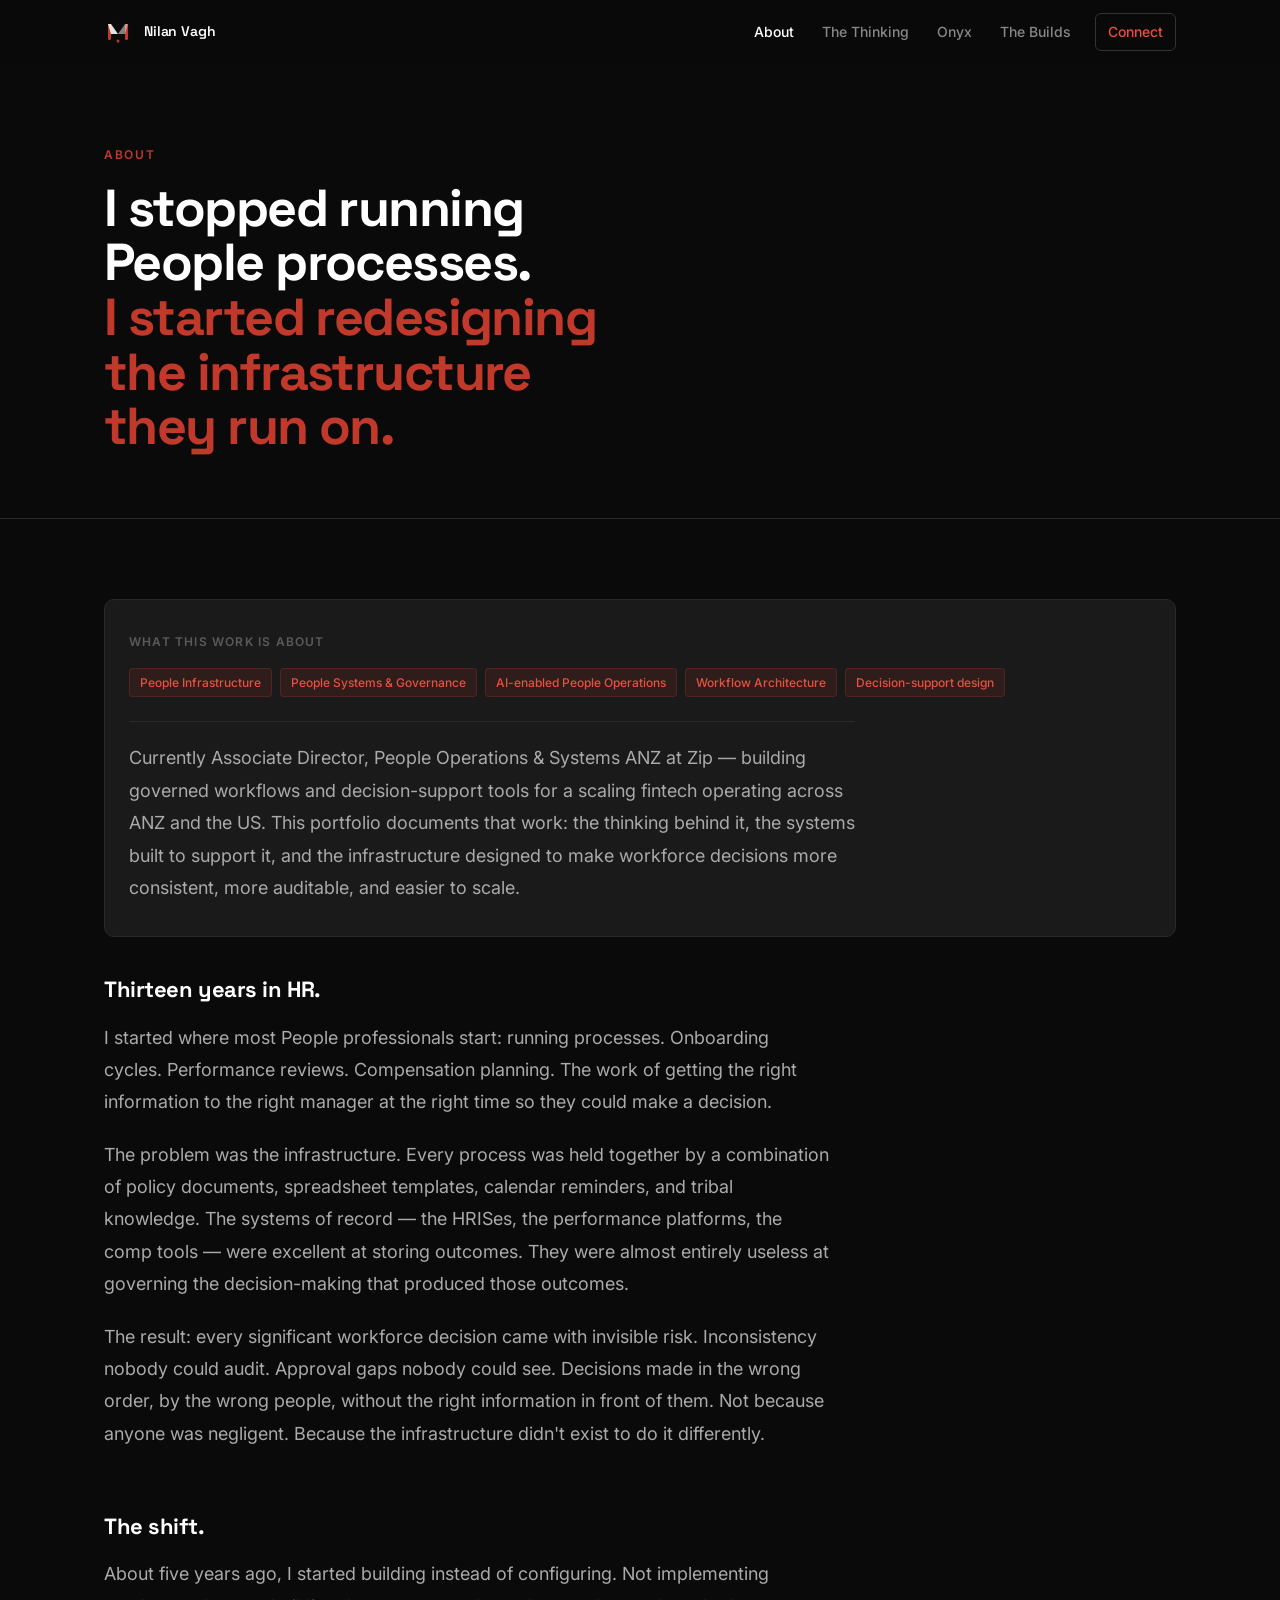
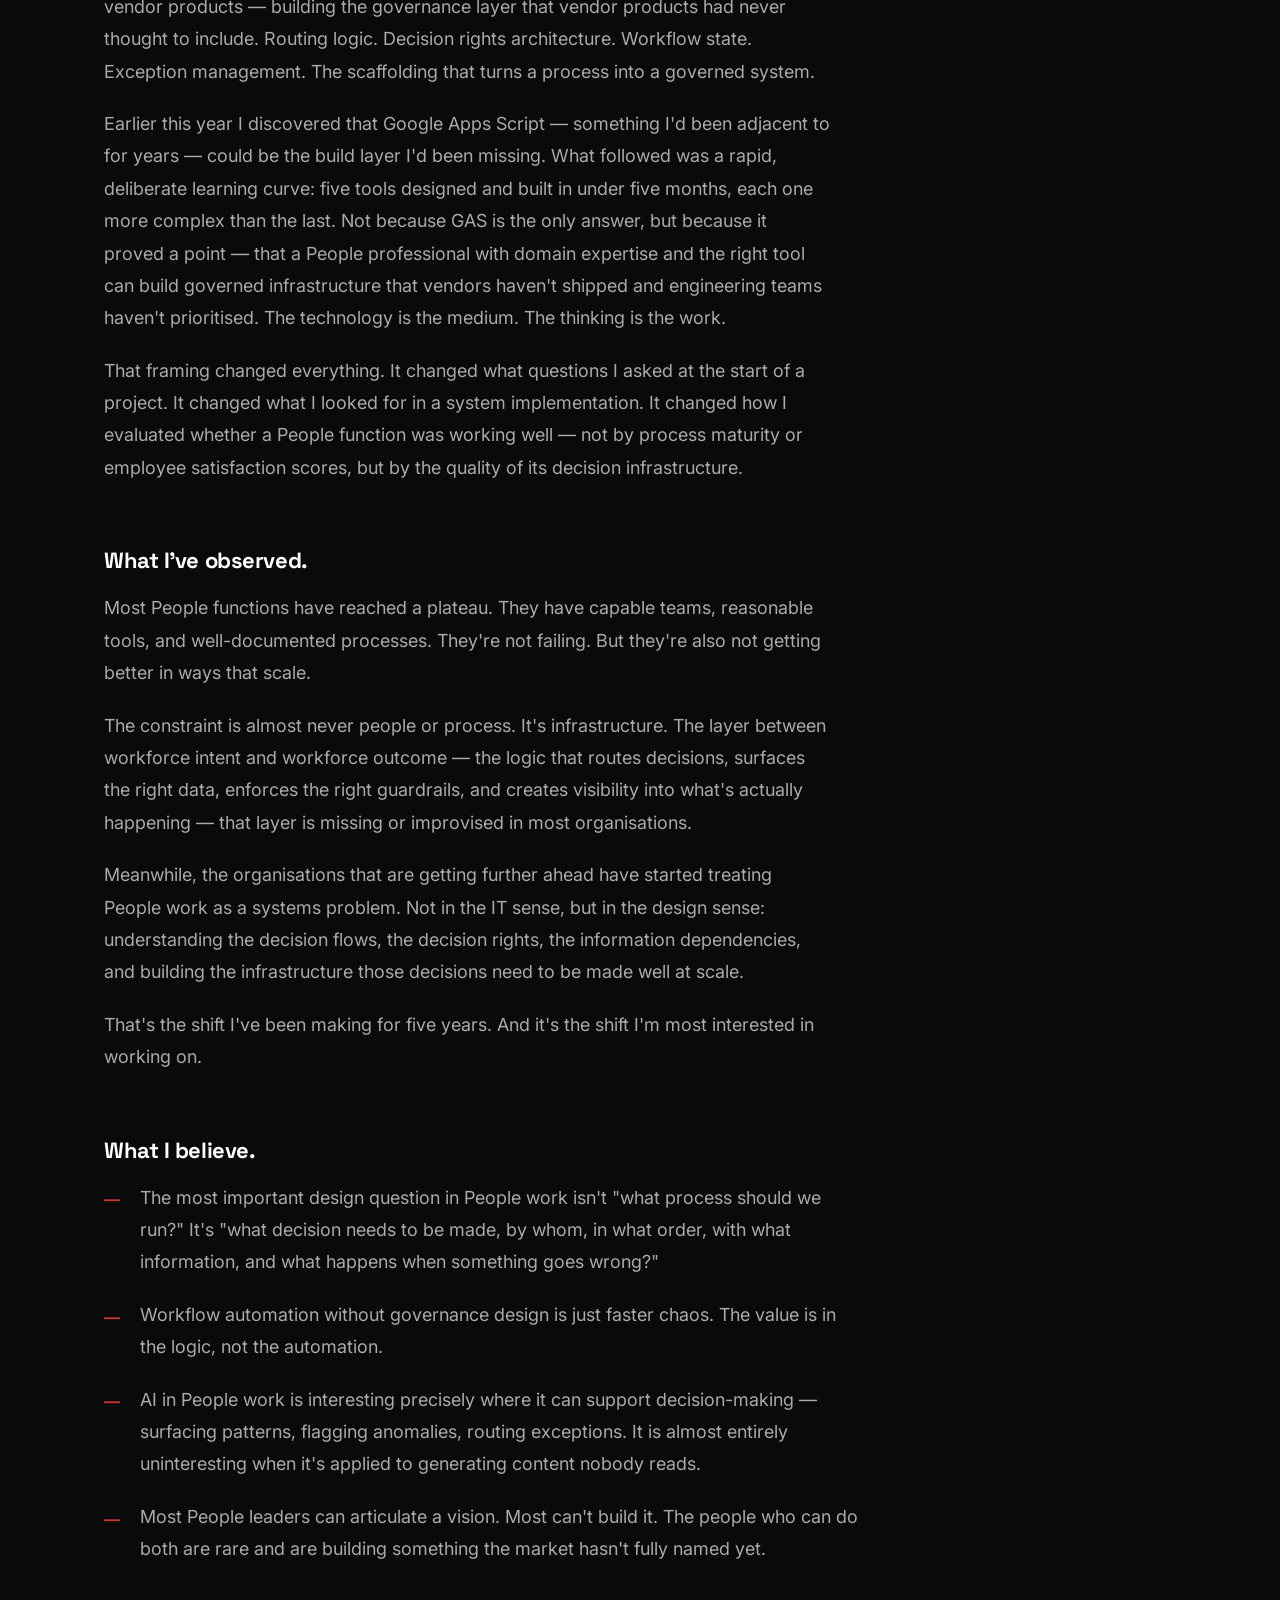
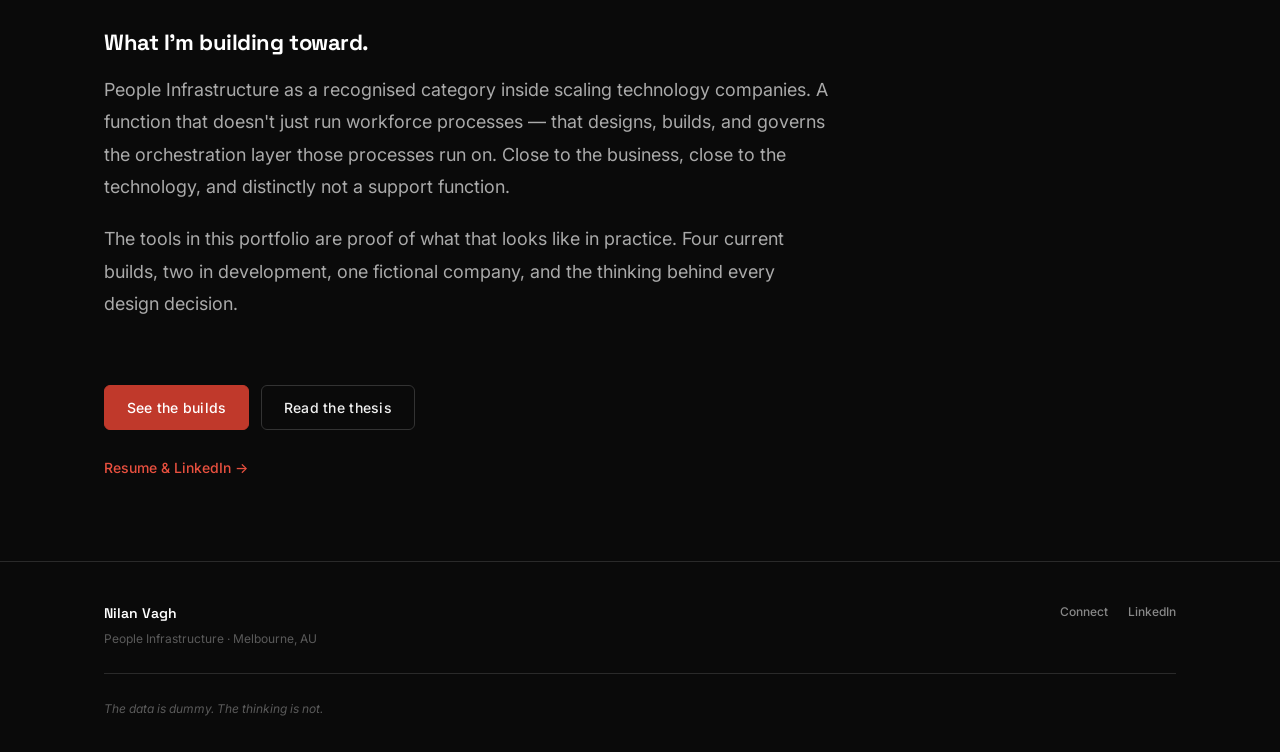
==== about.html @ 6ec1bffa "Add files via upload" ====
<!DOCTYPE html>
<html lang="en" data-page="about">
<head>
<meta charset="UTF-8">
<meta name="viewport" content="width=device-width, initial-scale=1.0">
<title>About — Nilan Vagh</title>
<meta name="description" content="13+ years in HR. The shift from running People processes to redesigning the infrastructure those processes run on.">
<link rel="preconnect" href="https://fonts.googleapis.com">
<link rel="preconnect" href="https://fonts.gstatic.com" crossorigin>
<link href="https://fonts.googleapis.com/css2?family=Inter:wght@300;400;500;600&family=Space+Grotesk:wght@400;500;600;700&display=swap" rel="stylesheet">
<link rel="stylesheet" href="style.css">
</head>
<body>

<!-- NAV -->
<header class="site-nav" id="site-nav">
  <div class="nav-inner">
    <a href="index.html" class="nav-logo">
      <svg width="28" height="28" viewBox="0 0 28 28" fill="none" aria-label="NV monogram">
        <rect width="28" height="28" rx="6" fill="#0A0A0A"/>
        <rect x="4" y="6" width="3" height="16" rx="1.2" fill="#C0392B"/>
        <rect x="21" y="6" width="3" height="16" rx="1.2" fill="#C0392B"/>
        <polygon points="4,6 7,6 14,16 7,16" fill="#F5F5F5" opacity="0.92"/>
        <polygon points="24,6 21,6 14,16 21,16" fill="#F5F5F5" opacity="0.5"/>
        <circle cx="14" cy="23" r="1.5" fill="#C0392B"/>
      </svg>
      <span class="nav-name">Nilan Vagh</span>
    </a>
            <nav class="nav-links" role="navigation" aria-label="Main navigation">
      <a href="about.html" class="nav-link nav-link--active">About</a>
      <a href="thinking.html" class="nav-link">The Thinking</a>
      <a href="onyx.html" class="nav-link">Onyx</a>
      <a href="builds.html" class="nav-link">The Builds</a>
      <a href="connect.html" class="nav-link nav-link--cta">Connect</a>
    </nav>
    <button class="nav-mobile-toggle" aria-label="Toggle navigation" aria-expanded="false">
      <span></span><span></span><span></span>
    </button>
  </div>
      <div class="nav-mobile-menu" id="mobile-menu" aria-hidden="true">
    <a href="about.html" class="nav-mobile-link">About</a>
    <a href="thinking.html" class="nav-mobile-link">The Thinking</a>
    <a href="onyx.html" class="nav-mobile-link">Onyx</a>
    <a href="builds.html" class="nav-mobile-link">The Builds</a>
    <a href="connect.html" class="nav-mobile-link">Connect</a>
  </div>
</header>

<!-- PAGE HEADER -->
<section class="page-hero">
  <div class="container">
    <span class="page-eyebrow">About</span>
    <h1 class="page-title">I stopped running<br>People processes.<br><span class="page-title--accent">I started redesigning<br>the infrastructure<br>they run on.</span></h1>
  </div>
</section>

<!-- NARRATIVE BODY -->
<section class="about-body">
  <div class="container">

    <div class="about-section about-section--positioning">
      <div class="about-fit-roles">
        <span class="about-fit-label">What this work is about</span>
        <div class="about-fit-tags">
          <span class="about-fit-tag">People Infrastructure</span>
          <span class="about-fit-tag">People Systems &amp; Governance</span>
          <span class="about-fit-tag">AI-enabled People Operations</span>
          <span class="about-fit-tag">Workflow Architecture</span>
          <span class="about-fit-tag">Decision-support design</span>
        </div>
      </div>
      <p class="about-anchor">Currently Associate Director, People Operations &amp; Systems ANZ at Zip — building governed workflows and decision-support tools for a scaling fintech operating across ANZ and the US. This portfolio documents that work: the thinking behind it, the systems built to support it, and the infrastructure designed to make workforce decisions more consistent, more auditable, and easier to scale.</p>
    </div>

    <div class="about-section">
      <h2 class="about-h2">Thirteen years in HR.</h2>
      <p>I started where most People professionals start: running processes. Onboarding cycles. Performance reviews. Compensation planning. The work of getting the right information to the right manager at the right time so they could make a decision.</p>
      <p>The problem was the infrastructure. Every process was held together by a combination of policy documents, spreadsheet templates, calendar reminders, and tribal knowledge. The systems of record — the HRISes, the performance platforms, the comp tools — were excellent at storing outcomes. They were almost entirely useless at governing the decision-making that produced those outcomes.</p>
      <p>The result: every significant workforce decision came with invisible risk. Inconsistency nobody could audit. Approval gaps nobody could see. Decisions made in the wrong order, by the wrong people, without the right information in front of them. Not because anyone was negligent. Because the infrastructure didn't exist to do it differently.</p>
    </div>

    <div class="about-section">
      <h2 class="about-h2">The shift.</h2>
      <p>About five years ago, I started building instead of configuring. Not implementing vendor products — building the governance layer that vendor products had never thought to include. Routing logic. Decision rights architecture. Workflow state. Exception management. The scaffolding that turns a process into a governed system.</p>
      <p>Earlier this year I discovered that Google Apps Script — something I'd been adjacent to for years — could be the build layer I'd been missing. What followed was a rapid, deliberate learning curve: five tools designed and built in under five months, each one more complex than the last. Not because GAS is the only answer, but because it proved a point — that a People professional with domain expertise and the right tool can build governed infrastructure that vendors haven't shipped and engineering teams haven't prioritised. The technology is the medium. The thinking is the work.</p>
      <p>That framing changed everything. It changed what questions I asked at the start of a project. It changed what I looked for in a system implementation. It changed how I evaluated whether a People function was working well — not by process maturity or employee satisfaction scores, but by the quality of its decision infrastructure.</p>
    </div>

    <div class="about-section">
      <h2 class="about-h2">What I've observed.</h2>
      <p>Most People functions have reached a plateau. They have capable teams, reasonable tools, and well-documented processes. They're not failing. But they're also not getting better in ways that scale.</p>
      <p>The constraint is almost never people or process. It's infrastructure. The layer between workforce intent and workforce outcome — the logic that routes decisions, surfaces the right data, enforces the right guardrails, and creates visibility into what's actually happening — that layer is missing or improvised in most organisations.</p>
      <p>Meanwhile, the organisations that are getting further ahead have started treating People work as a systems problem. Not in the IT sense, but in the design sense: understanding the decision flows, the decision rights, the information dependencies, and building the infrastructure those decisions need to be made well at scale.</p>
      <p>That's the shift I've been making for five years. And it's the shift I'm most interested in working on.</p>
    </div>

    <div class="about-section">
      <h2 class="about-h2">What I believe.</h2>
      <div class="belief-list">
        <div class="belief-item">
          <span class="belief-marker" aria-hidden="true">—</span>
          <p>The most important design question in People work isn't "what process should we run?" It's "what decision needs to be made, by whom, in what order, with what information, and what happens when something goes wrong?"</p>
        </div>
        <div class="belief-item">
          <span class="belief-marker" aria-hidden="true">—</span>
          <p>Workflow automation without governance design is just faster chaos. The value is in the logic, not the automation.</p>
        </div>
        <div class="belief-item">
          <span class="belief-marker" aria-hidden="true">—</span>
          <p>AI in People work is interesting precisely where it can support decision-making — surfacing patterns, flagging anomalies, routing exceptions. It is almost entirely uninteresting when it's applied to generating content nobody reads.</p>
        </div>
        <div class="belief-item">
          <span class="belief-marker" aria-hidden="true">—</span>
          <p>Most People leaders can articulate a vision. Most can't build it. The people who can do both are rare and are building something the market hasn't fully named yet.</p>
        </div>
      </div>
    </div>

    <div class="about-section">
      <h2 class="about-h2">What I'm building toward.</h2>
      <p>People Infrastructure as a recognised category inside scaling technology companies. A function that doesn't just run workforce processes — that designs, builds, and governs the orchestration layer those processes run on. Close to the business, close to the technology, and distinctly not a support function.</p>
      <p>The tools in this portfolio are proof of what that looks like in practice. Four current builds, two in development, one fictional company, and the thinking behind every design decision.</p>
    </div>

    <div class="about-cta-row">
      <a href="builds.html" class="btn btn--primary">See the builds</a>
      <a href="thinking.html" class="btn btn--ghost">Read the thesis</a>
    </div>

    <div class="about-links-row">
      <a href="connect.html" class="text-link">Resume & LinkedIn <span aria-hidden="true">→</span></a>
    </div>

  </div>
</section>

<!-- FOOTER -->
<footer class="site-footer">
  <div class="container">
    <div class="footer-inner">
      <div class="footer-left">
        <span class="footer-name">Nilan Vagh</span>
        <span class="footer-role">People Infrastructure · Melbourne, AU</span>
      </div>
      <div class="footer-right">
        <a href="connect.html" class="footer-link">Connect</a>
        <a href="https://linkedin.com/in/nilanvagh" target="_blank" rel="noopener" class="footer-link">LinkedIn</a>
      </div>
    </div>
    <div class="footer-bottom">
      <span class="footer-note">The data is dummy. The thinking is not.</span>
    </div>
  </div>
</footer>

<script src="nav.js"></script>
</body>
</html>
---- style.css ----
/* ─────────────────────────────────────────
   NILAN VAGH — PORTFOLIO
   Brand: Black #0A0A0A + Burnt Red #C0392B
   Fonts: Space Grotesk (display) + Inter (body)
───────────────────────────────────────── */

:root {
  --black:      #0A0A0A;
  --ink:        #111111;
  --charcoal:   #1A1A1A;
  --slate:      #242424;
  --border:     #2A2A2A;
  --border-lt:  #333333;
  --mid:        #5A5A5A;
  --mist:       #888888;
  --white:      #F0F0F0;
  --white-pure: #FFFFFF;
  --red:        #C0392B;
  --red-light:  #E8503F;
  --red-dim:    #1E0E0C;
  --red-mid:    #6B2018;

  --font-display: 'Space Grotesk', system-ui, sans-serif;
  --font-body:    'Inter', system-ui, sans-serif;

  --text-xs:   clamp(0.6875rem, 0.65rem + 0.2vw, 0.75rem);
  --text-sm:   clamp(0.8125rem, 0.78rem + 0.2vw, 0.875rem);
  --text-base: clamp(0.9375rem, 0.9rem + 0.2vw, 1rem);
  --text-md:   clamp(1rem, 0.95rem + 0.3vw, 1.125rem);
  --text-lg:   clamp(1.125rem, 1rem + 0.6vw, 1.375rem);
  --text-xl:   clamp(1.5rem, 1.2rem + 1.2vw, 2rem);
  --text-2xl:  clamp(2rem, 1.4rem + 2.4vw, 3.25rem);
  --text-hero: clamp(2.75rem, 1.2rem + 5.5vw, 5.5rem);

  --space-1: 0.25rem;
  --space-2: 0.5rem;
  --space-3: 0.75rem;
  --space-4: 1rem;
  --space-5: 1.25rem;
  --space-6: 1.5rem;
  --space-8: 2rem;
  --space-10: 2.5rem;
  --space-12: 3rem;
  --space-16: 4rem;
  --space-20: 5rem;
  --space-24: 6rem;

  --radius-sm: 6px;
  --radius-md: 10px;
  --radius-lg: 14px;

  --content-narrow: 900px;
  --content-default: 1200px;

  --transition: 180ms cubic-bezier(0.16, 1, 0.3, 1);
}

/* ── RESET ── */
*, *::before, *::after { box-sizing: border-box; margin: 0; padding: 0; }
html {
  -webkit-font-smoothing: antialiased;
  -moz-osx-font-smoothing: grayscale;
  scroll-behavior: smooth;
  scroll-padding-top: 80px;
}
body {
  font-family: var(--font-body);
  font-size: var(--text-base);
  line-height: 1.65;
  background: var(--black);
  color: var(--white);
  min-height: 100dvh;
}
img, svg { display: block; max-width: 100%; }
ul { list-style: none; }
a { color: inherit; text-decoration: none; }
button { cursor: pointer; background: none; border: none; font: inherit; color: inherit; }
h1, h2, h3, h4 { text-wrap: balance; line-height: 1.1; }
p, li { text-wrap: pretty; }
@media (prefers-reduced-motion: reduce) {
  *, *::before, *::after {
    animation-duration: 0.01ms !important;
    transition-duration: 0.01ms !important;
  }
}

/* ── LAYOUT ── */
.container {
  max-width: var(--content-default);
  margin: 0 auto;
  padding-inline: clamp(var(--space-5), 5vw, var(--space-16));
}
.container--narrow {
  max-width: var(--content-narrow);
}

/* ── BUTTONS ── */
.btn {
  display: inline-flex;
  align-items: center;
  gap: var(--space-2);
  font-family: var(--font-body);
  font-size: var(--text-sm);
  font-weight: 500;
  letter-spacing: 0.02em;
  padding: 0.65rem 1.35rem;
  border-radius: var(--radius-sm);
  transition: background var(--transition), color var(--transition), border-color var(--transition);
  white-space: nowrap;
}
.btn--primary {
  background: var(--red);
  color: var(--white-pure);
  border: 1px solid var(--red);
}
.btn--primary:hover { background: var(--red-light); border-color: var(--red-light); }
.btn--ghost {
  background: transparent;
  color: var(--white);
  border: 1px solid var(--border-lt);
}
.btn--ghost:hover { border-color: var(--mist); color: var(--white-pure); }

.text-link {
  font-size: var(--text-sm);
  font-weight: 500;
  color: var(--red-light);
  transition: color var(--transition);
}
.text-link:hover { color: var(--white-pure); }

/* ── NAV ── */
.site-nav {
  position: sticky;
  top: 0;
  z-index: 100;
  background: rgba(10,10,10,0.92);
  backdrop-filter: blur(16px);
  -webkit-backdrop-filter: blur(16px);
  border-bottom: 1px solid transparent;
  transition: border-color var(--transition);
}
.site-nav--scrolled { border-bottom-color: var(--border); }

.nav-inner {
  max-width: var(--content-default);
  margin: 0 auto;
  padding-inline: clamp(var(--space-5), 5vw, var(--space-16));
  height: 64px;
  display: flex;
  align-items: center;
  justify-content: space-between;
  gap: var(--space-8);
}

.nav-logo {
  display: flex;
  align-items: center;
  gap: var(--space-3);
  flex-shrink: 0;
}
.nav-name {
  font-family: var(--font-display);
  font-size: var(--text-sm);
  font-weight: 600;
  color: var(--white-pure);
  letter-spacing: -0.01em;
}

.nav-links {
  display: flex;
  align-items: center;
  gap: var(--space-1);
}
.nav-link {
  font-size: var(--text-sm);
  font-weight: 500;
  color: var(--mist);
  padding: 0.4rem 0.75rem;
  border-radius: var(--radius-sm);
  transition: color var(--transition), background var(--transition);
}
.nav-link:hover, .nav-link--active { color: var(--white-pure); }
.nav-link--cta {
  color: var(--red-light);
  border: 1px solid var(--border-lt);
  margin-left: var(--space-2);
}
.nav-link--cta:hover { color: var(--white-pure); background: var(--red-dim); border-color: var(--red-mid); }

/* Mobile nav */
.nav-mobile-toggle {
  display: none;
  flex-direction: column;
  gap: 5px;
  padding: var(--space-2);
}
.nav-mobile-toggle span {
  display: block;
  width: 20px;
  height: 1.5px;
  background: var(--white);
  transition: transform var(--transition), opacity var(--transition);
}
.nav-mobile-toggle--open span:nth-child(1) { transform: translateY(6.5px) rotate(45deg); }
.nav-mobile-toggle--open span:nth-child(2) { opacity: 0; }
.nav-mobile-toggle--open span:nth-child(3) { transform: translateY(-6.5px) rotate(-45deg); }

.nav-mobile-menu {
  display: none;
  flex-direction: column;
  padding: var(--space-4) clamp(var(--space-5), 5vw, var(--space-16));
  border-top: 1px solid var(--border);
  background: var(--ink);
}
.nav-mobile-menu--open { display: flex; }
.nav-mobile-link {
  font-size: var(--text-base);
  font-weight: 500;
  color: var(--mist);
  padding: var(--space-3) 0;
  border-bottom: 1px solid var(--border);
  transition: color var(--transition);
}
.nav-mobile-link:last-child { border-bottom: none; }
.nav-mobile-link:hover { color: var(--white-pure); }

@media (max-width: 768px) {
  .nav-links { display: none; }
  .nav-mobile-toggle { display: flex; }
}

/* ── EYEBROWS & LABELS ── */
.section-eyebrow, .page-eyebrow {
  display: block;
  font-size: var(--text-xs);
  font-weight: 600;
  letter-spacing: 0.14em;
  text-transform: uppercase;
  color: var(--red);
  margin-bottom: var(--space-4);
}

/* ── HERO ── */
.hero {
  position: relative;
  padding: clamp(var(--space-20), 12vw, var(--space-24)) 0 clamp(var(--space-16), 10vw, var(--space-20));
  overflow: hidden;
}
.hero-inner {
  max-width: var(--content-default);
  margin: 0 auto;
  padding-inline: clamp(var(--space-5), 5vw, var(--space-16));
  position: relative;
  z-index: 1;
}
.hero-grid-overlay {
  position: absolute;
  inset: 0;
  background-image:
    linear-gradient(rgba(192,57,43,0.04) 1px, transparent 1px),
    linear-gradient(90deg, rgba(192,57,43,0.04) 1px, transparent 1px);
  background-size: 48px 48px;
  pointer-events: none;
}
.eyebrow-tag {
  display: inline-block;
  font-size: var(--text-xs);
  font-weight: 600;
  letter-spacing: 0.14em;
  text-transform: uppercase;
  color: var(--red-light);
  background: var(--red-dim);
  border: 1px solid var(--red-mid);
  padding: 4px 12px;
  border-radius: 20px;
  margin-bottom: var(--space-6);
}
.hero-thesis {
  font-family: var(--font-display);
  font-size: var(--text-hero);
  font-weight: 700;
  letter-spacing: -0.03em;
  color: var(--white-pure);
  line-height: 1.0;
  margin-bottom: var(--space-8);
  max-width: 14ch;
}
.hero-thesis--accent { color: var(--red); }

.hero-positioning {
  font-size: var(--text-md);
  color: var(--mist);
  max-width: 52ch;
  line-height: 1.7;
  margin-bottom: var(--space-6);
}
.hero-meta {
  display: flex;
  flex-wrap: wrap;
  align-items: center;
  gap: var(--space-2);
  margin-bottom: var(--space-8);
}
.hero-meta-item {
  font-size: var(--text-xs);
  color: var(--mid);
  font-weight: 500;
}
.hero-meta-sep { color: var(--border-lt); font-size: var(--text-xs); }
.hero-actions { display: flex; flex-wrap: wrap; gap: var(--space-3); }

/* ── PAGE HERO ── */
.page-hero {
  padding: clamp(var(--space-16), 10vw, var(--space-20)) 0 clamp(var(--space-10), 6vw, var(--space-16));
  border-bottom: 1px solid var(--border);
}
.page-title {
  font-family: var(--font-display);
  font-size: var(--text-2xl);
  font-weight: 700;
  letter-spacing: -0.03em;
  color: var(--white-pure);
  line-height: 1.05;
  margin-bottom: 0;
}
.page-title--accent { color: var(--red); }
.page-hero-sub {
  margin-top: var(--space-6);
  font-size: var(--text-md);
  color: var(--mist);
  max-width: 58ch;
  line-height: 1.7;
}

/* ── SECTIONS ── */
.section-heading {
  font-family: var(--font-display);
  font-size: var(--text-xl);
  font-weight: 700;
  letter-spacing: -0.02em;
  color: var(--white-pure);
  margin-bottom: var(--space-4);
}
.section-sub {
  font-size: var(--text-base);
  color: var(--mist);
  max-width: 58ch;
  line-height: 1.7;
  margin-bottom: var(--space-10);
}

/* ── CATEGORY SECTION ── */
.section-category {
  padding: clamp(var(--space-16), 8vw, var(--space-20)) 0;
  border-bottom: 1px solid var(--border);
}
.category-grid {
  display: grid;
  grid-template-columns: 1fr 2fr;
  gap: var(--space-16);
  align-items: start;
}
.category-heading {
  font-family: var(--font-display);
  font-size: var(--text-xl);
  font-weight: 700;
  letter-spacing: -0.02em;
  color: var(--white-pure);
  margin-top: var(--space-2);
}
.category-body {
  font-size: var(--text-md);
  color: #AAAAAA;
  line-height: 1.75;
  margin-bottom: var(--space-5);
  max-width: 62ch;
}
@media (max-width: 768px) {
  .category-grid { grid-template-columns: 1fr; gap: var(--space-6); }
}

/* ── BUILDS PREVIEW (HOME) ── */
.section-builds-preview {
  padding: clamp(var(--space-16), 8vw, var(--space-20)) 0;
  border-bottom: 1px solid var(--border);
}
.builds-header { margin-bottom: var(--space-10); }
.builds-grid {
  display: grid;
  grid-template-columns: repeat(3, 1fr);
  gap: var(--space-4);
  margin-bottom: var(--space-10);
}
.build-card {
  display: flex;
  flex-direction: column;
  background: var(--ink);
  border: 1px solid var(--border);
  border-radius: var(--radius-md);
  padding: var(--space-6);
  transition: border-color var(--transition), background var(--transition);
  gap: var(--space-4);
}
.build-card:hover { border-color: var(--border-lt); background: var(--charcoal); }
.build-card--live { border-color: var(--red-mid); }
.build-card-number {
  font-family: var(--font-display);
  font-size: var(--text-xs);
  font-weight: 700;
  color: var(--mid);
  letter-spacing: 0.1em;
}
.build-card-content { flex: 1; }
.build-card-status {
  font-size: var(--text-xs);
  font-weight: 600;
  letter-spacing: 0.1em;
  text-transform: uppercase;
  margin-bottom: var(--space-3);
}
.build-card-status--coming { color: var(--red-light); }
.build-card-title {
  font-family: var(--font-display);
  font-size: var(--text-base);
  font-weight: 600;
  color: var(--white-pure);
  margin-bottom: var(--space-2);
  letter-spacing: -0.01em;
}
.build-card-desc {
  font-size: var(--text-sm);
  color: var(--mid);
  line-height: 1.6;
}
.build-card-arrow { font-size: var(--text-base); color: var(--border-lt); align-self: flex-end; }
.builds-footer { display: flex; }

@media (max-width: 900px) { .builds-grid { grid-template-columns: repeat(2, 1fr); } }
@media (max-width: 600px) { .builds-grid { grid-template-columns: 1fr; } }

/* ── ONYX TEASER (HOME) ── */
.section-onyx-teaser {
  padding: clamp(var(--space-16), 8vw, var(--space-20)) 0;
}
.onyx-teaser-grid {
  display: grid;
  grid-template-columns: 2fr 1fr;
  gap: var(--space-16);
  align-items: center;
}
.onyx-teaser-body {
  font-size: var(--text-md);
  color: #AAAAAA;
  line-height: 1.75;
  margin-bottom: var(--space-6);
  max-width: 58ch;
}
.onyx-teaser-stats {
  display: grid;
  grid-template-columns: 1fr 1fr;
  gap: var(--space-4);
}
.onyx-stat {
  background: var(--ink);
  border: 1px solid var(--border);
  border-radius: var(--radius-md);
  padding: var(--space-5) var(--space-4);
}
.onyx-stat-value {
  display: block;
  font-family: var(--font-display);
  font-size: var(--text-xl);
  font-weight: 700;
  color: var(--white-pure);
  letter-spacing: -0.02em;
}
.onyx-stat-label {
  display: block;
  font-size: var(--text-xs);
  color: var(--mist);
  text-transform: uppercase;
  letter-spacing: 0.1em;
  font-weight: 600;
  margin-top: var(--space-1);
}
@media (max-width: 768px) {
  .onyx-teaser-grid { grid-template-columns: 1fr; }
}

/* ── FOOTER ── */
.site-footer {
  border-top: 1px solid var(--border);
  padding: var(--space-10) 0 var(--space-8);
  margin-top: auto;
}
.footer-inner {
  display: flex;
  justify-content: space-between;
  align-items: flex-start;
  gap: var(--space-8);
  margin-bottom: var(--space-6);
}
.footer-left { display: flex; flex-direction: column; gap: var(--space-1); }
.footer-name {
  font-family: var(--font-display);
  font-size: var(--text-sm);
  font-weight: 600;
  color: var(--white-pure);
}
.footer-role { font-size: var(--text-xs); color: var(--mid); }
.footer-right { display: flex; gap: var(--space-5); align-items: center; }
.footer-link {
  font-size: var(--text-xs);
  color: var(--mist);
  font-weight: 500;
  transition: color var(--transition);
}
.footer-link:hover { color: var(--white-pure); }
.footer-bottom { border-top: 1px solid var(--border); padding-top: var(--space-5); }
.footer-note {
  font-size: var(--text-xs);
  color: var(--mid);
  font-style: italic;
}

/* ── ABOUT PAGE ── */
.about-body {
  padding: clamp(var(--space-12), 8vw, var(--space-20)) 0;
}
.about-section {
  margin-bottom: clamp(var(--space-10), 6vw, var(--space-16));
}
.about-h2 {
  font-family: var(--font-display);
  font-size: var(--text-lg);
  font-weight: 700;
  color: var(--white-pure);
  letter-spacing: -0.02em;
  margin-bottom: var(--space-5);
}
.about-section p {
  font-size: var(--text-md);
  color: #AAAAAA;
  line-height: 1.8;
  margin-bottom: var(--space-5);
  max-width: 66ch;
}
.about-section p:last-child { margin-bottom: 0; }

.belief-list { display: flex; flex-direction: column; gap: var(--space-5); }
.belief-item {
  display: grid;
  grid-template-columns: 1.5rem 1fr;
  gap: var(--space-3);
  align-items: start;
}
.belief-marker { color: var(--red); font-weight: 700; margin-top: 0.3em; }
.belief-item p { margin-bottom: 0; }

.about-cta-row { display: flex; gap: var(--space-3); flex-wrap: wrap; margin-bottom: var(--space-6); }
.about-links-row { margin-top: var(--space-3); }

/* ── THINKING PAGE ── */
.thinking-toc-bar {
  border-bottom: 1px solid var(--border);
  background: var(--ink);
  position: sticky;
  top: 64px;
  z-index: 50;
}
.thinking-toc {
  display: flex;
  gap: var(--space-1);
  padding: var(--space-3) 0;
  overflow-x: auto;
  scrollbar-width: none;
}
.thinking-toc::-webkit-scrollbar { display: none; }
.toc-link {
  font-size: var(--text-xs);
  font-weight: 500;
  color: var(--mist);
  padding: 0.3rem 0.7rem;
  border-radius: var(--radius-sm);
  white-space: nowrap;
  transition: color var(--transition), background var(--transition);
}
.toc-link:hover { color: var(--white-pure); background: var(--charcoal); }

.thinking-body {
  padding: clamp(var(--space-12), 8vw, var(--space-20)) 0;
}
.thinking-section { margin-bottom: clamp(var(--space-12), 7vw, var(--space-20)); }
.thinking-section-label {
  display: block;
  font-size: var(--text-xs);
  font-weight: 700;
  letter-spacing: 0.14em;
  text-transform: uppercase;
  color: var(--red);
  margin-bottom: var(--space-4);
}
.thinking-h2 {
  font-family: var(--font-display);
  font-size: var(--text-xl);
  font-weight: 700;
  letter-spacing: -0.02em;
  color: var(--white-pure);
  margin-bottom: var(--space-6);
}
.thinking-intro-p {
  font-size: var(--text-md);
  color: var(--mist);
  margin-bottom: var(--space-8);
  font-style: italic;
}
.thinking-section p {
  font-size: var(--text-md);
  color: #AAAAAA;
  line-height: 1.8;
  margin-bottom: var(--space-6);
  max-width: 66ch;
}
.thinking-divider {
  height: 1px;
  background: var(--border);
  margin-bottom: clamp(var(--space-12), 7vw, var(--space-20));
}

/* Question block */
.thinking-question-block {
  background: var(--ink);
  border: 1px solid var(--border);
  border-left: 3px solid var(--red);
  border-radius: 0 var(--radius-md) var(--radius-md) 0;
  padding: var(--space-6) var(--space-8);
  margin: var(--space-8) 0;
  display: flex;
  flex-direction: column;
  gap: var(--space-4);
}
.thinking-question {
  font-size: var(--text-base);
  color: #CCCCCC;
  padding-left: var(--space-4);
  border-left: 1px solid var(--border-lt);
  line-height: 1.6;
}

/* Orchestration test */
.orchestration-test-box {
  background: var(--ink);
  border: 1px solid var(--border);
  border-radius: var(--radius-lg);
  overflow: hidden;
  margin: var(--space-8) 0;
}
.orchestration-test-header {
  background: var(--charcoal);
  border-bottom: 1px solid var(--border);
  padding: var(--space-4) var(--space-6);
  font-family: var(--font-display);
  font-size: var(--text-sm);
  font-weight: 700;
  letter-spacing: 0.04em;
  text-transform: uppercase;
  color: var(--red-light);
}
.orchestration-test-body { padding: var(--space-6); }
.test-question {
  font-size: var(--text-sm);
  color: var(--mist);
  text-transform: uppercase;
  letter-spacing: 0.1em;
  font-weight: 600;
  margin-bottom: var(--space-5);
}
.test-branches {
  display: grid;
  grid-template-columns: 1fr 1fr;
  gap: var(--space-4);
  margin-bottom: var(--space-6);
}
.test-branch {
  background: var(--charcoal);
  border-radius: var(--radius-md);
  padding: var(--space-5);
  border-top: 2px solid transparent;
}
.test-branch--admin { border-top-color: var(--border-lt); }
.test-branch--governed { border-top-color: var(--red); }
.test-branch-label {
  font-size: var(--text-xs);
  font-weight: 700;
  text-transform: uppercase;
  letter-spacing: 0.12em;
  margin-bottom: var(--space-3);
  display: block;
}
.test-branch--admin .test-branch-label { color: var(--mist); }
.test-branch--governed .test-branch-label { color: var(--red-light); }
.test-branch p {
  font-size: var(--text-sm);
  color: #AAAAAA;
  line-height: 1.7;
  margin-bottom: 0 !important;
}
.test-branch p strong { color: var(--white); }
.test-insight {
  font-size: var(--text-sm);
  color: var(--mist);
  font-style: italic;
  line-height: 1.65;
  padding-top: var(--space-4);
  border-top: 1px solid var(--border);
}
@media (max-width: 600px) { .test-branches { grid-template-columns: 1fr; } }

/* Concepts grid */
.concepts-grid {
  display: grid;
  grid-template-columns: repeat(2, 1fr);
  gap: var(--space-4);
  margin-top: var(--space-8);
}
.concept-card {
  background: var(--ink);
  border: 1px solid var(--border);
  border-radius: var(--radius-md);
  padding: var(--space-6);
}
.concept-title {
  font-family: var(--font-display);
  font-size: var(--text-base);
  font-weight: 700;
  color: var(--white-pure);
  margin-bottom: var(--space-3);
  letter-spacing: -0.01em;
}
.concept-body {
  font-size: var(--text-sm);
  color: #999999;
  line-height: 1.75;
  margin-bottom: 0;
  max-width: none !important;
}
@media (max-width: 640px) { .concepts-grid { grid-template-columns: 1fr; } }

/* External placeholder */
.external-placeholder {
  background: var(--ink);
  border: 1px dashed var(--border-lt);
  border-radius: var(--radius-md);
  padding: var(--space-10);
  text-align: center;
  margin-top: var(--space-6);
}
.external-placeholder-icon { color: var(--mid); margin: 0 auto var(--space-4); }
.external-placeholder-text { font-size: var(--text-sm); color: var(--mid); font-style: italic; margin: 0; }

.thinking-nav-row { display: flex; gap: var(--space-3); flex-wrap: wrap; margin-top: var(--space-6); }

/* ── ONYX PAGE ── */
.onyx-cover-section {
  padding: clamp(var(--space-12), 7vw, var(--space-16)) 0 0;
}
.onyx-cover-quote {
  font-family: var(--font-display);
  font-size: var(--text-lg);
  font-weight: 500;
  color: #CCCCCC;
  line-height: 1.7;
  padding: var(--space-8) var(--space-8);
  border-left: 3px solid var(--red);
  background: var(--ink);
  border-radius: 0 var(--radius-md) var(--radius-md) 0;
  margin-bottom: var(--space-12);
  font-style: italic;
}
.onyx-why-section p {
  font-size: var(--text-md);
  color: #AAAAAA;
  line-height: 1.8;
  margin-bottom: var(--space-5);
  max-width: 66ch;
}
.onyx-sub { max-width: 58ch; }
.onyx-cta-section { padding: var(--space-12) 0; border-top: 1px solid var(--border); }
.onyx-cta-row { display: flex; }

/* Onyx Foundation embed — preserves original styles */
.onyx-foundation-section { margin-top: var(--space-12); }

#onyx-foundation-embed {
  --red:       #C0392B;
  --red-light: #E8503F;
  --red-dim:   #2A1210;
  --red-mid:   #8B2A20;
  --black:     #0A0A0A;
  --ink:       #111111;
  --charcoal:  #1C1C1C;
  --slate:     #2E2E2E;
  --mid:       #5A5A5A;
  --mist:      #8A8A8A;
  --border:    #242424;
  --border-lt: #2E2E2E;
  --white:     #F5F5F5;
  --white-pure:#FFFFFF;
}

#onyx-foundation-embed .page-header {
  background: var(--ink);
  padding: 56px 64px 48px;
  border-bottom: 1px solid var(--border);
  position: relative;
  overflow: hidden;
}
#onyx-foundation-embed .page-header::before {
  content: '';
  position: absolute;
  top: 0; left: 0; right: 0;
  height: 3px;
  background: linear-gradient(90deg, var(--red) 0%, var(--red-light) 60%, transparent 100%);
}
#onyx-foundation-embed .page-header-eyebrow {
  font-size: 11px; font-weight: 600; letter-spacing: 0.14em;
  text-transform: uppercase; color: var(--red); margin-bottom: 12px;
}
#onyx-foundation-embed .page-header h2 {
  font-family: 'Space Grotesk', sans-serif;
  font-size: 40px; font-weight: 700; letter-spacing: -0.03em;
  color: var(--white-pure); margin-bottom: 6px; line-height: 1;
}
#onyx-foundation-embed .page-header-sub {
  font-size: 15px; color: var(--mist); max-width: 560px;
  margin-top: 10px; line-height: 1.6;
}
#onyx-foundation-embed .container {
  max-width: 1100px; margin: 0 auto; padding: 48px 64px;
}
#onyx-foundation-embed .section {
  background: var(--ink); border: 1px solid var(--border);
  border-radius: 14px; padding: 40px; margin-bottom: 28px;
}
#onyx-foundation-embed .section-label {
  font-size: 10px; font-weight: 700; letter-spacing: 0.14em;
  text-transform: uppercase; color: var(--red); margin-bottom: 24px;
  padding-bottom: 14px; border-bottom: 1px solid var(--border);
}
#onyx-foundation-embed .logo-showcase { display: flex; align-items: flex-start; gap: 48px; flex-wrap: wrap; }
#onyx-foundation-embed .logo-variant-label {
  font-size: 10px; color: var(--mist); margin-bottom: 12px;
  font-weight: 500; text-transform: uppercase; letter-spacing: 0.1em;
}
#onyx-foundation-embed .logo-primary { display: flex; align-items: center; gap: 14px; }
#onyx-foundation-embed .logo-wordmark-name {
  font-family: 'Space Grotesk', sans-serif; font-size: 28px; font-weight: 700;
  letter-spacing: -0.04em; color: var(--white-pure); line-height: 1;
}
#onyx-foundation-embed .logo-wordmark-tag {
  font-size: 9px; font-weight: 600; letter-spacing: 0.22em;
  text-transform: uppercase; color: var(--red); margin-top: 5px;
}
#onyx-foundation-embed .logo-on-white {
  background: var(--white-pure); border-radius: 12px; padding: 20px 28px;
  display: flex; align-items: center; gap: 14px;
}
#onyx-foundation-embed .logo-on-white .logo-wordmark-name { color: var(--ink); }
#onyx-foundation-embed .logo-icon-row { display: flex; align-items: center; gap: 14px; margin-top: 4px; }
#onyx-foundation-embed .overview-grid { display: grid; grid-template-columns: repeat(4,1fr); gap: 16px; margin-bottom: 32px; }
#onyx-foundation-embed .stat-card {
  background: var(--charcoal); border: 1px solid var(--border);
  border-radius: 10px; padding: 20px;
}
#onyx-foundation-embed .stat-card .label {
  font-size: 10px; font-weight: 600; letter-spacing: 0.1em;
  text-transform: uppercase; color: var(--mist); margin-bottom: 8px;
}
#onyx-foundation-embed .stat-card .value {
  font-family: 'Space Grotesk', sans-serif; font-size: 26px;
  font-weight: 700; color: var(--white-pure); letter-spacing: -0.02em;
}
#onyx-foundation-embed .stat-card .sub { font-size: 11px; color: var(--mist); margin-top: 4px; }
#onyx-foundation-embed .company-desc { font-size: 15px; color: #AAAAAA; line-height: 1.75; max-width: 780px; margin-bottom: 20px; }
#onyx-foundation-embed .tag-row { display: flex; gap: 8px; flex-wrap: wrap; }
#onyx-foundation-embed .tag {
  background: var(--red-dim); color: var(--red-light);
  border: 1px solid var(--red-mid); font-size: 11px; font-weight: 500;
  padding: 4px 12px; border-radius: 20px; letter-spacing: 0.03em;
}
#onyx-foundation-embed .division-grid { display: grid; grid-template-columns: repeat(3,1fr); gap: 14px; }
#onyx-foundation-embed .division-card {
  background: var(--charcoal); border: 1px solid var(--border);
  border-radius: 10px; padding: 20px; position: relative; overflow: hidden;
}
#onyx-foundation-embed .division-card::before { content: ''; position: absolute; top: 0; left: 0; right: 0; height: 2px; }
#onyx-foundation-embed .div-product::before { background: var(--red); }
#onyx-foundation-embed .div-eng::before { background: #4A90D9; }
#onyx-foundation-embed .div-gtm::before { background: #E8A020; }
#onyx-foundation-embed .div-ops::before { background: #48BB78; }
#onyx-foundation-embed .div-data::before { background: #9F7AEA; }
#onyx-foundation-embed .div-people::before { background: #ED8936; }
#onyx-foundation-embed .division-badge {
  font-size: 9px; font-weight: 700; letter-spacing: 0.12em; text-transform: uppercase;
  padding: 3px 10px; border-radius: 12px; display: inline-block; margin-bottom: 10px;
  background: var(--slate); color: var(--mist);
}
#onyx-foundation-embed .division-name { font-family: 'Space Grotesk', sans-serif; font-size: 15px; font-weight: 600; color: var(--white-pure); margin-bottom: 4px; }
#onyx-foundation-embed .division-head { font-size: 11px; color: var(--mist); margin-bottom: 10px; }
#onyx-foundation-embed .division-hc { font-size: 13px; font-weight: 600; color: var(--white); }
#onyx-foundation-embed .division-hc span { font-weight: 400; color: var(--mist); }
#onyx-foundation-embed .division-teams { margin-top: 10px; font-size: 11px; color: var(--mid); line-height: 1.8; }
#onyx-foundation-embed .levels-table { width: 100%; border-collapse: collapse; }
#onyx-foundation-embed .levels-table th { text-align: left; font-size: 10px; font-weight: 700; letter-spacing: 0.1em; text-transform: uppercase; color: var(--mist); padding: 10px 16px; border-bottom: 1px solid var(--border); }
#onyx-foundation-embed .levels-table td { padding: 14px 16px; border-bottom: 1px solid var(--border-lt); font-size: 13px; vertical-align: top; color: #AAAAAA; }
#onyx-foundation-embed .levels-table tr:last-child td { border-bottom: none; }
#onyx-foundation-embed .levels-table tr:hover td { background: var(--charcoal); }
#onyx-foundation-embed .level-badge { font-family: 'Space Grotesk', sans-serif; font-size: 12px; font-weight: 700; color: var(--red-light); background: var(--red-dim); border: 1px solid var(--red-mid); padding: 3px 10px; border-radius: 6px; display: inline-block; letter-spacing: 0.03em; }
#onyx-foundation-embed .level-title { font-weight: 600; color: var(--white-pure); display: block; margin-bottom: 3px; }
#onyx-foundation-embed .level-examples { color: var(--mid); font-size: 11px; font-style: italic; margin-top: 4px; }
#onyx-foundation-embed .salary-range { font-family: 'Space Grotesk', sans-serif; font-weight: 600; color: var(--white); }
#onyx-foundation-embed .hc-grid { display: grid; grid-template-columns: repeat(2,1fr); gap: 32px; }
#onyx-foundation-embed .hc-block h4 { font-size: 10px; font-weight: 700; letter-spacing: 0.1em; text-transform: uppercase; color: var(--mist); margin-bottom: 16px; }
#onyx-foundation-embed .hc-row { display: flex; justify-content: space-between; align-items: center; padding: 9px 0; border-bottom: 1px solid var(--border-lt); font-size: 13px; color: #AAAAAA; }
#onyx-foundation-embed .hc-row:last-child { border-bottom: none; }
#onyx-foundation-embed .hc-row .count { font-family: 'Space Grotesk', sans-serif; font-weight: 700; color: var(--white-pure); min-width: 32px; text-align: right; }
#onyx-foundation-embed .hc-bar-wrap { height: 3px; background: var(--border); border-radius: 2px; margin-top: 2px; margin-bottom: 6px; overflow: hidden; }
#onyx-foundation-embed .hc-bar { height: 100%; border-radius: 2px; background: var(--red); }
#onyx-foundation-embed .leadership-grid { display: grid; grid-template-columns: repeat(4,1fr); gap: 14px; }
#onyx-foundation-embed .leader-card { background: var(--charcoal); border: 1px solid var(--border); border-radius: 10px; padding: 18px 16px; text-align: center; }
#onyx-foundation-embed .leader-avatar { width: 44px; height: 44px; border-radius: 50%; margin: 0 auto 10px; display: flex; align-items: center; justify-content: center; font-family: 'Space Grotesk', sans-serif; font-weight: 700; font-size: 14px; color: white; border: 2px solid var(--border); }
#onyx-foundation-embed .leader-name { font-weight: 600; font-size: 13px; color: var(--white-pure); margin-bottom: 3px; }
#onyx-foundation-embed .leader-title { font-size: 11px; color: var(--mist); line-height: 1.4; }
#onyx-foundation-embed .palette-row { display: flex; gap: 14px; flex-wrap: wrap; }
#onyx-foundation-embed .swatch { display: flex; flex-direction: column; align-items: center; gap: 7px; }
#onyx-foundation-embed .swatch-block { width: 52px; height: 52px; border-radius: 8px; border: 1px solid rgba(255,255,255,0.06); }
#onyx-foundation-embed .swatch-label { font-size: 10px; color: var(--mist); font-weight: 500; text-align: center; }
#onyx-foundation-embed .swatch-hex { font-size: 10px; font-family: monospace; color: var(--mid); }
#onyx-foundation-embed .portfolio-note { background: var(--red-dim); border: 1px solid var(--red-mid); border-radius: 10px; padding: 22px 28px; font-size: 13px; color: #DDAAAA; line-height: 1.75; margin-bottom: 32px; }
#onyx-foundation-embed .portfolio-note strong { font-weight: 700; font-size: 11px; letter-spacing: 0.1em; text-transform: uppercase; color: var(--red-light); display: block; margin-bottom: 6px; }
#onyx-foundation-embed .footer-note { text-align: center; padding: 24px 0 8px; color: var(--mid); font-size: 11px; letter-spacing: 0.04em; }

@media (max-width: 900px) {
  #onyx-foundation-embed .overview-grid { grid-template-columns: repeat(2,1fr); }
  #onyx-foundation-embed .division-grid { grid-template-columns: repeat(2,1fr); }
  #onyx-foundation-embed .leadership-grid { grid-template-columns: repeat(2,1fr); }
}
@media (max-width: 640px) {
  #onyx-foundation-embed .container { padding: 24px 20px; }
  #onyx-foundation-embed .page-header { padding: 32px 20px; }
  #onyx-foundation-embed .overview-grid { grid-template-columns: repeat(2,1fr); }
  #onyx-foundation-embed .division-grid { grid-template-columns: 1fr; }
  #onyx-foundation-embed .hc-grid { grid-template-columns: 1fr; }
  #onyx-foundation-embed .leadership-grid { grid-template-columns: repeat(2,1fr); }
}

/* ── BUILDS PAGE ── */
.builds-note-bar {
  background: var(--ink);
  border-bottom: 1px solid var(--border);
  padding: var(--space-3) 0;
}
.builds-note {
  font-size: var(--text-xs);
  color: var(--mist);
  display: flex;
  gap: var(--space-4);
  align-items: center;
  flex-wrap: wrap;
}
.builds-note-label {
  font-weight: 600;
  text-transform: uppercase;
  letter-spacing: 0.1em;
  color: var(--mid);
}
.builds-note-link { color: var(--red-light); transition: color var(--transition); }
.builds-note-link:hover { color: var(--white-pure); }

.tool-section {
  padding: clamp(var(--space-10), 5vw, var(--space-16)) 0;
  border-bottom: 1px solid var(--border);
}
.tool-section:last-of-type { border-bottom: none; }

.tool-card {
  background: var(--ink);
  border: 1px solid var(--border);
  border-radius: var(--radius-lg);
  overflow: hidden;
  margin-bottom: var(--space-2);
}
.tool-card--priority { border-color: var(--red-mid); }

.tool-card-header {
  display: flex;
  align-items: flex-start;
  gap: var(--space-6);
  padding: var(--space-10) var(--space-10) var(--space-8);
  border-bottom: 1px solid var(--border);
  background: var(--charcoal);
}
.tool-number {
  font-family: var(--font-display);
  font-size: clamp(2.5rem, 5vw, 4rem);
  font-weight: 700;
  color: var(--border-lt);
  line-height: 1;
  flex-shrink: 0;
  letter-spacing: -0.04em;
}
.tool-header-content { flex: 1; }
.tool-status {
  display: inline-flex;
  align-items: center;
  gap: var(--space-2);
  font-size: var(--text-xs);
  font-weight: 600;
  letter-spacing: 0.1em;
  text-transform: uppercase;
  margin-bottom: var(--space-3);
}
.tool-status-dot {
  width: 6px; height: 6px;
  border-radius: 50%;
  display: inline-block;
}
.tool-status--building { color: var(--red-light); }
.tool-status--building .tool-status-dot { background: var(--red); box-shadow: 0 0 6px var(--red); }
.tool-status--planned { color: var(--mist); }
.tool-status--planned .tool-status-dot { background: var(--mid); }
.tool-title {
  font-family: var(--font-display);
  font-size: var(--text-xl);
  font-weight: 700;
  letter-spacing: -0.02em;
  color: var(--white-pure);
  margin-bottom: var(--space-2);
}
.tool-subtitle {
  font-size: var(--text-base);
  color: var(--mist);
  font-style: italic;
}

.tool-body {
  display: grid;
  grid-template-columns: 3fr 1fr;
  gap: 0;
}
.tool-col--main {
  padding: var(--space-8) var(--space-10);
  border-right: 1px solid var(--border);
  display: flex;
  flex-direction: column;
  gap: var(--space-8);
}
.tool-col--side {
  padding: var(--space-8);
  display: flex;
  flex-direction: column;
  gap: var(--space-6);
}

.tool-block-label {
  font-size: var(--text-xs);
  font-weight: 700;
  letter-spacing: 0.12em;
  text-transform: uppercase;
  color: var(--red);
  margin-bottom: var(--space-3);
}
.tool-block p {
  font-size: var(--text-base);
  color: #AAAAAA;
  line-height: 1.75;
  max-width: 68ch;
}
.tool-governance-list {
  display: flex;
  flex-direction: column;
  gap: var(--space-3);
}
.tool-governance-list li {
  font-size: var(--text-sm);
  color: #999999;
  padding-left: var(--space-5);
  position: relative;
  line-height: 1.6;
}
.tool-governance-list li::before {
  content: '—';
  position: absolute;
  left: 0;
  color: var(--red);
  font-weight: 600;
}

.tool-meta-card {
  background: var(--charcoal);
  border: 1px solid var(--border);
  border-radius: var(--radius-md);
  overflow: hidden;
}
.tool-meta-row {
  display: flex;
  justify-content: space-between;
  align-items: flex-start;
  gap: var(--space-3);
  padding: var(--space-3) var(--space-5);
  border-bottom: 1px solid var(--border);
  font-size: var(--text-xs);
}
.tool-meta-row:last-child { border-bottom: none; }
.tool-meta-label { color: var(--mist); font-weight: 500; flex-shrink: 0; }
.tool-meta-value { color: var(--white); text-align: right; }
.tool-meta-value--building { color: var(--red-light); }
.tool-meta-value--planned { color: var(--mist); }

.tool-coming-soon {
  background: var(--charcoal);
  border: 1px dashed var(--border-lt);
  border-radius: var(--radius-md);
  padding: var(--space-6);
  text-align: center;
}
.tool-coming-icon { color: var(--mid); margin: 0 auto var(--space-3); }
.tool-coming-text { font-size: var(--text-xs); color: var(--mid); line-height: 1.65; font-style: italic; margin: 0; }

.builds-cta-section {
  padding: clamp(var(--space-12), 7vw, var(--space-16)) 0;
  border-top: 1px solid var(--border);
}
.builds-cta-inner { text-align: center; }
.builds-cta-text {
  font-family: var(--font-display);
  font-size: var(--text-lg);
  font-weight: 600;
  color: var(--mist);
  font-style: italic;
  margin-bottom: var(--space-8);
  letter-spacing: -0.01em;
}
.builds-cta-actions { display: flex; gap: var(--space-3); justify-content: center; flex-wrap: wrap; }

@media (max-width: 768px) {
  .tool-body { grid-template-columns: 1fr; }
  .tool-col--main { border-right: none; border-bottom: 1px solid var(--border); }
  .tool-card-header { gap: var(--space-4); }
}

/* ── CONNECT PAGE ── */
.connect-hero {
  padding: clamp(var(--space-20), 12vw, var(--space-24)) 0 clamp(var(--space-12), 7vw, var(--space-16));
  border-bottom: 1px solid var(--border);
}
.connect-title {
  font-family: var(--font-display);
  font-size: var(--text-2xl);
  font-weight: 700;
  letter-spacing: -0.03em;
  color: var(--white-pure);
  line-height: 1.1;
  max-width: 22ch;
}
.connect-body {
  padding: clamp(var(--space-12), 7vw, var(--space-16)) 0;
}
.connect-links {
  display: flex;
  flex-direction: column;
  gap: var(--space-3);
  margin-bottom: var(--space-12);
}
.connect-card {
  display: flex;
  align-items: center;
  gap: var(--space-5);
  background: var(--ink);
  border: 1px solid var(--border);
  border-radius: var(--radius-md);
  padding: var(--space-5) var(--space-6);
  transition: border-color var(--transition), background var(--transition);
}
.connect-card:hover:not(.connect-card--disabled) { border-color: var(--border-lt); background: var(--charcoal); }
.connect-card--disabled { opacity: 0.5; cursor: default; }
.connect-card-icon { color: var(--red); flex-shrink: 0; }
.connect-card-content { flex: 1; display: flex; flex-direction: column; gap: 3px; }
.connect-card-label { font-size: var(--text-xs); font-weight: 600; text-transform: uppercase; letter-spacing: 0.1em; color: var(--mist); }
.connect-card-value { font-size: var(--text-base); color: var(--white-pure); font-weight: 500; }
.connect-card-arrow { color: var(--border-lt); font-size: var(--text-base); }
.connect-context p {
  font-size: var(--text-md);
  color: #AAAAAA;
  line-height: 1.8;
  margin-bottom: var(--space-5);
  max-width: 58ch;
}
.connect-context p:last-child { margin-bottom: 0; }

/* ============================================================
   ADDITIONS: flagship status, in-development tray,
   Onyx note, about positioning section
   ============================================================ */

/* Flagship status badge */
.tool-status--flagship { color: #E8B84B; }
.tool-status--flagship .tool-status-dot { background: #E8B84B; box-shadow: 0 0 6px #E8B84B; }
.build-card-status--flagship {
  font-size: var(--text-xs);
  font-weight: 600;
  text-transform: uppercase;
  letter-spacing: 0.08em;
  color: #E8B84B;
}

/* Flagship card accent */
.build-card--flagship {
  border-color: rgba(232, 184, 75, 0.25);
  background: linear-gradient(135deg, rgba(232,184,75,0.04) 0%, transparent 60%);
}
.build-card--flagship:hover { border-color: rgba(232, 184, 75, 0.5); }

/* In-development tray on homepage */
.builds-in-development {
  margin-top: var(--space-10);
  padding: var(--space-8) var(--space-8);
  background: var(--charcoal);
  border: 1px solid var(--border);
  border-radius: var(--radius-lg);
}
.section-eyebrow--muted { color: var(--mid); }
.builds-future-row {
  display: grid;
  grid-template-columns: 1fr 1fr;
  gap: var(--space-4);
  margin-top: var(--space-5);
}
@media (max-width: 640px) { .builds-future-row { grid-template-columns: 1fr; } }
.build-future-item {
  display: flex;
  flex-direction: column;
  gap: var(--space-2);
  padding: var(--space-5) var(--space-6);
  border: 1px solid var(--border);
  border-radius: var(--radius-md);
  background: var(--bg);
  text-decoration: none;
  transition: border-color var(--transition), background var(--transition);
}
.build-future-item:hover { border-color: var(--border-lt); background: rgba(255,255,255,0.03); }
.build-future-title {
  font-size: var(--text-base);
  font-weight: 600;
  color: var(--white-dim);
  font-family: var(--font-display);
}
.build-future-desc {
  font-size: var(--text-sm);
  color: var(--mist);
  line-height: 1.6;
}

/* Onyx sandbox section — full section, not a footnote */
.section-onyx-note {
  padding: var(--space-16) 0;
  border-top: 1px solid var(--border);
}
.onyx-note-inner {
  display: grid;
  grid-template-columns: 1fr 1fr;
  gap: var(--space-12);
  align-items: center;
}
@media (max-width: 768px) {
  .onyx-note-inner { grid-template-columns: 1fr; gap: var(--space-8); }
}
.onyx-note-label {
  display: block;
  font-size: var(--text-xs);
  font-weight: 600;
  text-transform: uppercase;
  letter-spacing: 0.1em;
  color: var(--mid);
  margin-bottom: var(--space-3);
}
.onyx-note-heading {
  font-family: var(--font-display);
  font-size: var(--text-2xl);
  font-weight: 600;
  color: var(--white-pure);
  margin: 0 0 var(--space-4) 0;
  line-height: 1.25;
}
.onyx-note-text {
  font-size: var(--text-md);
  color: var(--mist);
  line-height: 1.75;
  margin: 0 0 var(--space-5) 0;
}
.onyx-note-link {
  color: var(--white-dim);
  text-decoration: none;
  font-size: var(--text-sm);
  font-weight: 500;
  border-bottom: 1px solid var(--border-lt);
  padding-bottom: 2px;
  transition: color var(--transition), border-color var(--transition);
}
.onyx-note-link:hover { color: var(--white-pure); border-color: var(--white-dim); }
.onyx-note-stats {
  display: grid;
  grid-template-columns: 1fr 1fr;
  gap: var(--space-4);
}
.onyx-note-stat {
  padding: var(--space-5) var(--space-6);
  border: 1px solid var(--border);
  border-radius: var(--radius-md);
  background: var(--charcoal);
}
.onyx-note-stat-value {
  display: block;
  font-family: var(--font-display);
  font-size: var(--text-2xl);
  font-weight: 700;
  color: var(--white-pure);
  line-height: 1;
  margin-bottom: var(--space-1);
}
.onyx-note-stat-label {
  display: block;
  font-size: var(--text-xs);
  font-weight: 500;
  text-transform: uppercase;
  letter-spacing: 0.08em;
  color: var(--mid);
}

/* About — positioning section */
.about-section--positioning {
  padding: var(--space-8) var(--space-6);
  border: 1px solid var(--border);
  border-radius: var(--radius-md);
  background: var(--charcoal);
  margin-bottom: var(--space-10);
}
.about-fit-label {
  display: block;
  font-size: var(--text-xs);
  font-weight: 600;
  text-transform: uppercase;
  letter-spacing: 0.1em;
  color: var(--mid);
  margin-bottom: var(--space-4);
}
.about-fit-tags {
  display: flex;
  flex-wrap: wrap;
  gap: var(--space-2);
  margin-bottom: var(--space-6);
}
.about-fit-tag {
  font-size: var(--text-xs);
  font-weight: 500;
  color: var(--red-light);
  background: rgba(192, 57, 43, 0.12);
  border: 1px solid rgba(192, 57, 43, 0.25);
  border-radius: 4px;
  padding: 4px 10px;
  white-space: nowrap;
}
.about-anchor {
  font-size: var(--text-md);
  color: var(--white-dim);
  line-height: 1.75;
  margin: 0;
  border-top: 1px solid var(--border);
  padding-top: var(--space-5);
}

/* Tool card future state */
.tool-card--future { opacity: 0.85; }

/* ============================================================
   SHELL STAGE ADDITIONS: proof type labels, flagship banner,
   thinking cross-ref, external placeholder upgrade
   ============================================================ */

/* Proof type label on build cards */
.tool-proof-type {
  display: inline-block;
  font-size: var(--text-xs);
  font-weight: 600;
  text-transform: uppercase;
  letter-spacing: 0.1em;
  color: var(--mid);
  background: rgba(255,255,255,0.04);
  border: 1px solid var(--border);
  border-radius: 4px;
  padding: 3px 8px;
  margin-bottom: var(--space-2);
}

/* Flagship section banner */
.tool-section--flagship {
  border-top: 2px solid rgba(232, 184, 75, 0.3);
  position: relative;
}
.tool-flagship-banner {
  background: linear-gradient(90deg, rgba(232,184,75,0.08) 0%, transparent 100%);
  padding: var(--space-3) 0;
  border-bottom: 1px solid rgba(232, 184, 75, 0.15);
  margin-bottom: var(--space-2);
}
.tool-flagship-eyebrow {
  font-size: var(--text-xs);
  font-weight: 600;
  text-transform: uppercase;
  letter-spacing: 0.1em;
  color: #E8B84B;
}

/* Thinking page cross-reference block */
.thinking-cross-ref {
  margin-top: var(--space-8);
  padding: var(--space-5) var(--space-6);
  border-left: 3px solid var(--border-lt);
  background: var(--charcoal);
  border-radius: 0 var(--radius-sm) var(--radius-sm) 0;
}
.thinking-cross-ref-label {
  display: block;
  font-size: var(--text-xs);
  font-weight: 600;
  text-transform: uppercase;
  letter-spacing: 0.1em;
  color: var(--mid);
  margin-bottom: var(--space-2);
}
.thinking-cross-ref p {
  font-size: var(--text-sm);
  color: var(--mist);
  line-height: 1.7;
  margin: 0;
}
.thinking-inline-link {
  color: var(--white-dim);
  text-decoration: underline;
  text-underline-offset: 3px;
}

/* External placeholder upgrade */
.external-placeholder-content {
  display: flex;
  flex-direction: column;
  gap: var(--space-2);
}
.external-placeholder-title {
  font-size: var(--text-base);
  font-weight: 600;
  color: var(--white-dim);
  margin: 0;
}
.external-placeholder-text {
  font-size: var(--text-sm);
  color: var(--mist);
  line-height: 1.6;
  margin: 0;
}

/* ============================================================
   ONYX PAGE: HR STACK + EOR HIRING MAP
   ============================================================ */

.onyx-stack-intro {
  font-size: var(--text-sm);
  color: var(--mist);
  line-height: 1.75;
  margin-bottom: var(--space-6);
  max-width: 680px;
}

.stack-grid {
  display: grid;
  grid-template-columns: repeat(3, 1fr);
  gap: var(--space-4);
}
@media (max-width: 768px) { .stack-grid { grid-template-columns: 1fr 1fr; } }
@media (max-width: 480px) { .stack-grid { grid-template-columns: 1fr; } }

.stack-card {
  padding: var(--space-5);
  background: var(--bg);
  border: 1px solid var(--border);
  border-radius: var(--radius-md);
  transition: border-color var(--transition);
}
.stack-card:hover { border-color: var(--border-lt); }
.stack-card-tool {
  font-family: var(--font-display);
  font-size: var(--text-base);
  font-weight: 600;
  color: var(--white-pure);
  margin-bottom: var(--space-1);
}
.stack-card-role {
  font-size: var(--text-xs);
  font-weight: 600;
  text-transform: uppercase;
  letter-spacing: 0.08em;
  color: var(--red-light);
  margin-bottom: var(--space-3);
}
.stack-card-desc {
  font-size: var(--text-sm);
  color: var(--mist);
  line-height: 1.6;
}

/* EOR grid */
.eor-grid {
  display: grid;
  grid-template-columns: 1fr 2fr;
  gap: var(--space-6);
  align-items: start;
}
@media (max-width: 640px) { .eor-grid { grid-template-columns: 1fr; } }

.eor-entity-label {
  font-size: var(--text-xs);
  font-weight: 600;
  text-transform: uppercase;
  letter-spacing: 0.1em;
  color: var(--mid);
  margin-bottom: var(--space-3);
}
.eor-entity-countries {
  display: flex;
  flex-wrap: wrap;
  gap: var(--space-2);
}
.eor-country {
  display: inline-block;
  font-size: var(--text-xs);
  font-weight: 500;
  padding: 4px 10px;
  border-radius: 4px;
  border: 1px solid var(--border);
}
.eor-country--entity { color: var(--white-dim); background: rgba(255,255,255,0.04); border-color: var(--border-lt); }
.eor-country--red { color: #E8503F; background: rgba(192,57,43,0.1); border-color: rgba(192,57,43,0.25); }
.eor-country--amber { color: #E8B84B; background: rgba(232,184,75,0.08); border-color: rgba(232,184,75,0.2); }
.eor-country--green { color: #2ECC71; background: rgba(46,204,113,0.08); border-color: rgba(46,204,113,0.2); }

.eor-legend {
  display: flex;
  gap: var(--space-5);
  flex-wrap: wrap;
  margin-top: var(--space-4);
  padding-top: var(--space-4);
  border-top: 1px solid var(--border);
  font-size: var(--text-xs);
  font-weight: 500;
}
.eor-legend-red { color: #E8503F; }
.eor-legend-amber { color: #E8B84B; }
.eor-legend-green { color: #2ECC71; }

/* ============================================================
   BUILD PAGES: data sources, stakeholders, integrations,
   thinking page: where work happens
   ============================================================ */

/* Data sources */
.tool-block--data, .tool-block--stakeholders, .tool-block--integrations {
  margin-top: var(--space-6);
  padding-top: var(--space-6);
  border-top: 1px solid var(--border);
}
.data-source-list { display: flex; flex-direction: column; gap: var(--space-3); margin-top: var(--space-4); }
.data-source-row {
  display: grid;
  grid-template-columns: 180px 1fr;
  gap: var(--space-4);
  align-items: baseline;
}
.data-source-system {
  font-family: var(--font-display);
  font-size: var(--text-xs);
  font-weight: 600;
  color: var(--red-light);
  white-space: nowrap;
}
.data-source-desc { font-size: var(--text-sm); color: var(--mist); line-height: 1.6; }

/* Stakeholders */
.stakeholder-list { display: flex; flex-direction: column; gap: var(--space-3); margin-top: var(--space-4); }
.stakeholder-row {
  display: grid;
  grid-template-columns: 180px 1fr;
  gap: var(--space-4);
  align-items: baseline;
}
.stakeholder-role {
  font-size: var(--text-xs);
  font-weight: 600;
  color: var(--amber, #E8B84B);
  white-space: nowrap;
}
.stakeholder-desc { font-size: var(--text-sm); color: var(--mist); line-height: 1.6; }

/* Integrations */
.integration-current, .integration-future {
  margin-top: var(--space-4);
}
.integration-future { margin-top: var(--space-5); }
.integration-state-label {
  font-size: var(--text-xs);
  font-weight: 600;
  text-transform: uppercase;
  letter-spacing: 0.08em;
  color: var(--mist);
  margin-bottom: var(--space-3);
}
.integration-state-label--future { color: var(--amber, #E8B84B); }

/* Thinking page: where work happens */
.thinking-three-layers {
  display: flex;
  flex-direction: column;
  gap: 0;
  margin: var(--space-8) 0;
  border: 1px solid var(--border);
  border-radius: var(--radius-md);
  overflow: hidden;
}
.thinking-layer {
  display: grid;
  grid-template-columns: 56px 1fr;
  gap: 0;
  border-bottom: 1px solid var(--border);
  transition: background var(--transition);
}
.thinking-layer:last-child { border-bottom: none; }
.thinking-layer:hover { background: var(--charcoal); }
.thinking-layer-num {
  font-family: var(--font-display);
  font-size: var(--text-lg);
  font-weight: 700;
  color: var(--border-lt);
  display: flex;
  align-items: center;
  justify-content: center;
  padding: var(--space-5);
  border-right: 1px solid var(--border);
}
.thinking-layer-content { padding: var(--space-5) var(--space-6); }
.thinking-layer-title {
  font-family: var(--font-display);
  font-size: var(--text-base);
  font-weight: 600;
  color: var(--white-pure);
  margin-bottom: var(--space-2);
}
.thinking-layer-desc { font-size: var(--text-sm); color: var(--mist); line-height: 1.7; }
.thinking-layer-desc code {
  font-family: ui-monospace, monospace;
  font-size: 12px;
  background: var(--slate);
  border: 1px solid var(--border-lt);
  padding: 1px 6px;
  border-radius: 4px;
  color: var(--red-light);
}

/* ============================================================
   ONYX PAGE LAYOUT: consistent with rest of site
   ============================================================ */
#onyx-foundation-embed .container {
  max-width: 1200px !important;
  padding: 48px 48px !important;
}
#onyx-foundation-embed .section {
  max-width: 100% !important;
}
.onyx-cover-section .container {
  max-width: 1200px;
}

/* ============================================================
   WHY A CUSTOM BUILD + COST-BENEFIT BLOCKS
   ============================================================ */
.tool-block--why-build {
  margin-top: var(--space-6);
  padding-top: var(--space-6);
  border-top: 1px solid var(--border);
}
.why-build-intro {
  font-size: var(--text-base);
  font-weight: 500;
  color: var(--white-dim);
  line-height: 1.7;
  margin-bottom: var(--space-4);
  padding: var(--space-4) var(--space-5);
  background: var(--charcoal);
  border-left: 3px solid var(--red);
  border-radius: 0 var(--radius-sm) var(--radius-sm) 0;
}
.why-build-body {
  font-size: var(--text-sm);
  color: var(--mist);
  line-height: 1.75;
  margin-bottom: var(--space-4);
}
.cost-benefit-grid {
  display: grid;
  grid-template-columns: 1fr 1fr;
  gap: var(--space-4);
  margin-top: var(--space-5);
}
@media (max-width: 640px) { .cost-benefit-grid { grid-template-columns: 1fr; } }
.cost-benefit-card {
  padding: var(--space-5);
  border-radius: var(--radius-md);
  border: 1px solid var(--border);
}
.cost-benefit-card--build {
  background: rgba(46,204,113,0.04);
  border-color: rgba(46,204,113,0.2);
}
.cost-benefit-card--skip {
  background: rgba(192,57,43,0.04);
  border-color: rgba(192,57,43,0.15);
}
.cost-benefit-label {
  font-size: var(--text-xs);
  font-weight: 700;
  text-transform: uppercase;
  letter-spacing: 0.08em;
  margin-bottom: var(--space-4);
}
.cost-benefit-card--build .cost-benefit-label { color: #2ECC71; }
.cost-benefit-card--skip .cost-benefit-label { color: var(--red-light); }
.cost-benefit-list {
  list-style: none;
  padding: 0;
  margin: 0;
  display: flex;
  flex-direction: column;
  gap: var(--space-3);
}
.cost-benefit-list li {
  font-size: var(--text-sm);
  color: var(--mist);
  line-height: 1.6;
  padding-left: var(--space-4);
  position: relative;
}
.cost-benefit-card--build .cost-benefit-list li::before {
  content: '✓';
  position: absolute;
  left: 0;
  color: #2ECC71;
  font-size: 11px;
  top: 2px;
}
.cost-benefit-card--skip .cost-benefit-list li::before {
  content: '×';
  position: absolute;
  left: 0;
  color: var(--red-light);
  font-size: 13px;
  top: 0;
}

/* ============================================================
   THINKING PAGE: design process steps
   ============================================================ */
.thinking-design-process {
  margin-top: var(--space-8);
  border: 1px solid var(--border);
  border-radius: var(--radius-md);
  overflow: hidden;
}
.thinking-design-process-label {
  font-size: var(--text-xs);
  font-weight: 600;
  text-transform: uppercase;
  letter-spacing: 0.1em;
  color: var(--mid);
  padding: var(--space-4) var(--space-6);
  background: var(--charcoal);
  border-bottom: 1px solid var(--border);
}
.thinking-design-steps {
  display: flex;
  flex-direction: column;
}
.thinking-design-step {
  display: grid;
  grid-template-columns: 56px 1fr;
  border-bottom: 1px solid var(--border);
  transition: background var(--transition);
}
.thinking-design-step:last-child { border-bottom: none; }
.thinking-design-step:hover { background: var(--charcoal); }
.thinking-design-step-num {
  font-family: var(--font-display);
  font-size: var(--text-xl);
  font-weight: 700;
  color: var(--red-light);
  display: flex;
  align-items: flex-start;
  justify-content: center;
  padding: var(--space-6) var(--space-4);
  padding-top: var(--space-7);
  border-right: 1px solid var(--border);
}
.thinking-design-step-content {
  padding: var(--space-6);
}
.thinking-design-step-title {
  font-family: var(--font-display);
  font-size: var(--text-base);
  font-weight: 600;
  color: var(--white-pure);
  margin-bottom: var(--space-2);
}
.thinking-design-step-desc {
  font-size: var(--text-sm);
  color: var(--mist);
  line-height: 1.75;
}
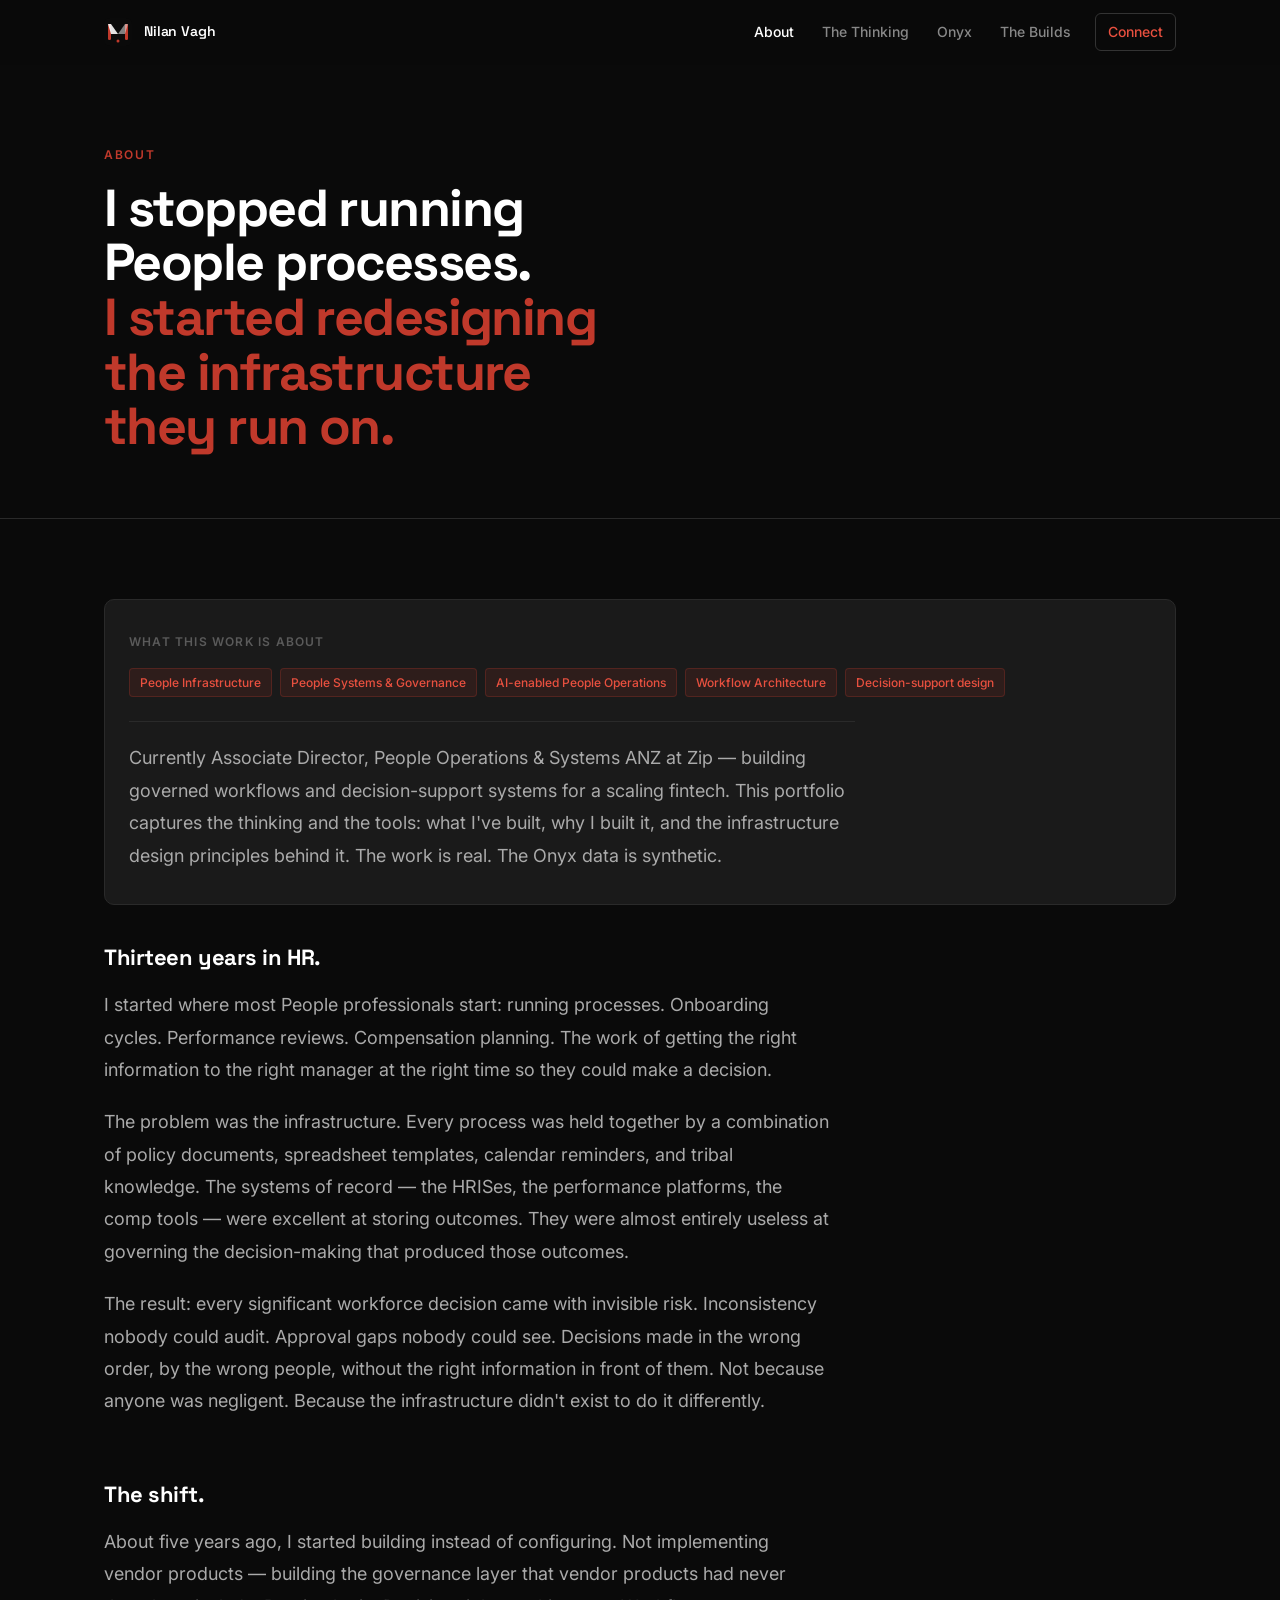
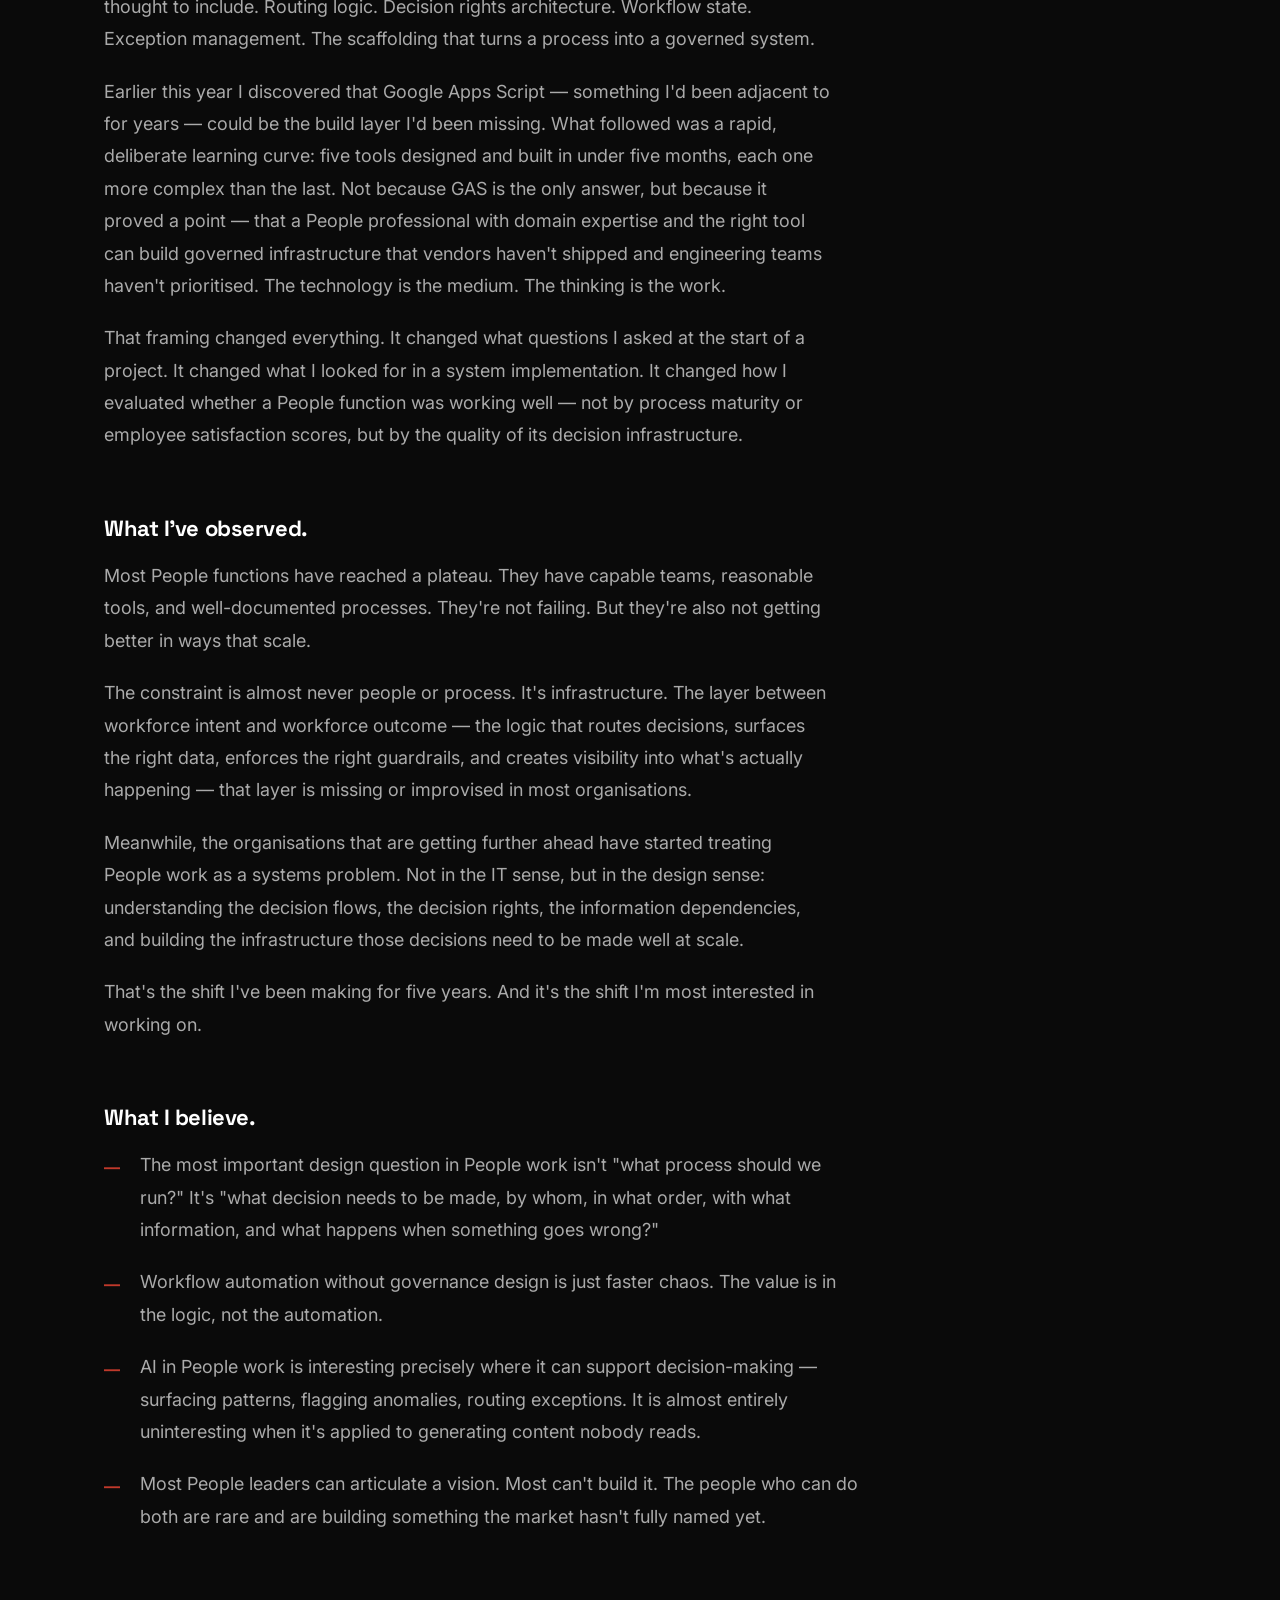
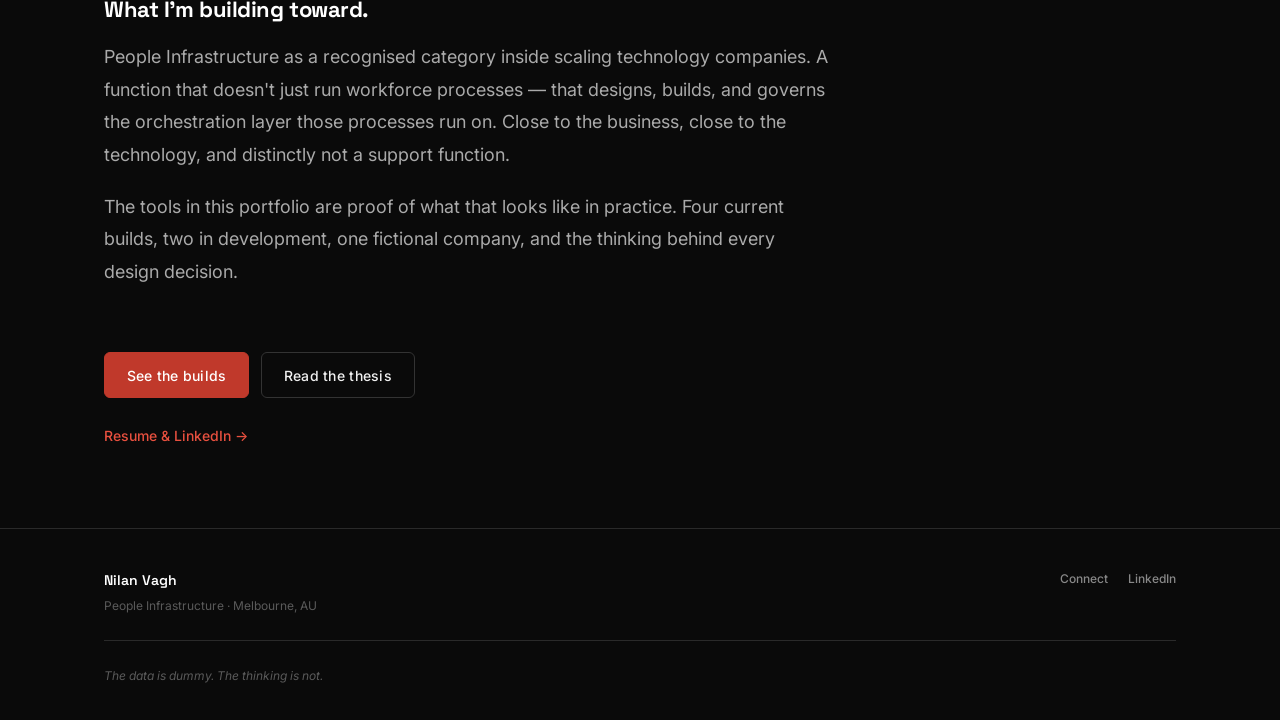
==== commit 01001fac: "Add files via upload" ====
--- a/about.html
+++ b/about.html
@@ -69,7 +69,7 @@
           <span class="about-fit-tag">Decision-support design</span>
         </div>
       </div>
-      <p class="about-anchor">Currently Associate Director, People Operations &amp; Systems ANZ at Zip — building governed workflows and decision-support tools for a scaling fintech operating across ANZ and the US. This portfolio documents that work: the thinking behind it, the systems built to support it, and the infrastructure designed to make workforce decisions more consistent, more auditable, and easier to scale.</p>
+      <p class="about-anchor">Currently Associate Director, People Operations &amp; Systems ANZ at Zip — building governed workflows and decision-support systems for a scaling fintech. This portfolio captures the thinking and the tools: what I've built, why I built it, and the infrastructure design principles behind it. The work is real. The Onyx data is synthetic.</p>
     </div>
 
     <div class="about-section">
--- a/style.css
+++ b/style.css
@@ -1833,3 +1833,221 @@
   color: var(--mist);
   line-height: 1.75;
 }
+
+/* ============================================================
+   SINGLE-COLUMN BUILD LAYOUT + META STRIP
+   ============================================================ */
+
+.tool-meta-strip {
+  display: flex;
+  flex-wrap: wrap;
+  align-items: center;
+  gap: var(--space-2);
+  padding: var(--space-4) var(--space-8);
+  border-bottom: 1px solid var(--border);
+  background: rgba(255,255,255,0.02);
+}
+.tool-meta-pill {
+  display: inline-flex;
+  align-items: center;
+  gap: 6px;
+  padding: 4px 10px;
+  border-radius: 4px;
+  border: 1px solid var(--border);
+  background: var(--charcoal);
+  font-size: var(--text-xs);
+}
+.tool-meta-pill-label {
+  color: var(--mid);
+  font-weight: 500;
+}
+.tool-meta-pill-value {
+  color: var(--white-dim);
+  font-weight: 600;
+}
+.tool-meta-pill-value--building { color: var(--red-light); }
+.tool-meta-pill--demo {
+  background: rgba(192,57,43,0.1);
+  border-color: rgba(192,57,43,0.3);
+}
+.tool-meta-demo-link {
+  color: var(--red-light);
+  font-weight: 600;
+  text-decoration: none;
+  font-size: var(--text-xs);
+}
+.tool-meta-demo-link:hover { color: var(--white); }
+
+.tool-single-col {
+  padding: var(--space-8) var(--space-10);
+  display: flex;
+  flex-direction: column;
+  gap: var(--space-8);
+}
+@media (max-width: 768px) {
+  .tool-single-col { padding: var(--space-6); }
+  .tool-meta-strip { padding: var(--space-4); }
+}
+
+/* Remove old two-column styles for any remaining references */
+.tool-body { display: block !important; }
+.tool-col--side { display: none !important; }
+.tool-col--main { padding: 0 !important; border: none !important; }
+
+/* ============================================================
+   TR STACK SEQUENCE
+   ============================================================ */
+.tr-stack {
+  display: flex;
+  flex-direction: column;
+  gap: 0;
+  border: 1px solid var(--border);
+  border-radius: var(--radius-md);
+  overflow: hidden;
+}
+.tr-stack-item {
+  display: grid;
+  grid-template-columns: 48px 1fr;
+  border-bottom: 1px solid var(--border);
+  opacity: 0.6;
+  transition: opacity var(--transition), background var(--transition);
+}
+.tr-stack-item:last-child { border-bottom: none; }
+.tr-stack-item:hover { opacity: 1; background: var(--charcoal); }
+.tr-stack-item--done { opacity: 1; }
+.tr-stack-item--next { opacity: 0.85; }
+.tr-stack-num {
+  font-family: var(--font-display);
+  font-size: var(--text-base);
+  font-weight: 700;
+  color: var(--mid);
+  display: flex;
+  align-items: flex-start;
+  justify-content: center;
+  padding: var(--space-5) var(--space-3);
+  padding-top: var(--space-6);
+  border-right: 1px solid var(--border);
+}
+.tr-stack-item--done .tr-stack-num { color: var(--green); }
+.tr-stack-item--next .tr-stack-num { color: var(--amber); }
+.tr-stack-content { padding: var(--space-5) var(--space-6); }
+.tr-stack-title {
+  font-family: var(--font-display);
+  font-size: var(--text-base);
+  font-weight: 600;
+  color: var(--white-dim);
+  margin-bottom: var(--space-2);
+  display: flex;
+  align-items: center;
+  gap: var(--space-2);
+  flex-wrap: wrap;
+}
+.tr-stack-desc { font-size: var(--text-sm); color: var(--mist); line-height: 1.6; }
+.tr-stack-badge {
+  font-size: 10px;
+  font-weight: 600;
+  text-transform: uppercase;
+  letter-spacing: 0.08em;
+  padding: 2px 8px;
+  border-radius: 4px;
+  border: 1px solid var(--border);
+  color: var(--mid);
+  background: var(--charcoal);
+}
+.tr-stack-badge--done { color: var(--green); border-color: rgba(46,204,113,0.3); background: rgba(46,204,113,0.08); }
+.tr-stack-badge--next { color: var(--amber); border-color: rgba(232,184,75,0.3); background: rgba(232,184,75,0.08); }
+
+/* ============================================================
+   THINKING PAGE: VISUALS + AI SECTION
+   ============================================================ */
+.thinking-visual {
+  margin: var(--space-8) 0;
+  border: 1px solid var(--border);
+  border-radius: var(--radius-md);
+  overflow: hidden;
+}
+.thinking-visual-label {
+  font-size: var(--text-xs);
+  font-weight: 600;
+  text-transform: uppercase;
+  letter-spacing: 0.1em;
+  color: var(--mid);
+  padding: var(--space-3) var(--space-5);
+  background: var(--charcoal);
+  border-bottom: 1px solid var(--border);
+}
+.thinking-callout {
+  padding: var(--space-6);
+  background: var(--charcoal);
+  border: 1px solid var(--border);
+  border-radius: var(--radius-md);
+}
+.thinking-callout-label {
+  font-size: var(--text-xs);
+  font-weight: 700;
+  text-transform: uppercase;
+  letter-spacing: 0.1em;
+  color: var(--red-light);
+  margin-bottom: var(--space-3);
+}
+.thinking-callout p {
+  font-size: var(--text-sm);
+  color: var(--mist);
+  line-height: 1.75;
+}
+.thinking-ai-principle-title {
+  font-family: var(--font-display);
+  font-size: var(--text-base);
+  font-weight: 600;
+  color: var(--white-dim);
+  margin-bottom: var(--space-2);
+}
+.thinking-ai-principles {
+  margin-top: var(--space-6);
+  padding: var(--space-6);
+  border: 1px solid var(--border);
+  border-radius: var(--radius-md);
+  background: var(--charcoal);
+}
+
+/* ============================================================
+   CONNECT PAGE: three-column context grid
+   ============================================================ */
+.connect-context-grid {
+  display: grid;
+  grid-template-columns: repeat(3, 1fr);
+  gap: var(--space-6);
+  margin-top: var(--space-8);
+}
+@media (max-width: 768px) { .connect-context-grid { grid-template-columns: 1fr; } }
+.connect-context-item {
+  padding: var(--space-6);
+  border: 1px solid var(--border);
+  border-radius: var(--radius-md);
+  background: var(--charcoal);
+}
+.connect-context-label {
+  font-size: var(--text-xs);
+  font-weight: 700;
+  text-transform: uppercase;
+  letter-spacing: 0.08em;
+  color: var(--red-light);
+  margin-bottom: var(--space-4);
+  display: block;
+}
+.connect-context-item p {
+  font-size: var(--text-sm);
+  color: var(--mist);
+  line-height: 1.75;
+}
+
+/* ============================================================
+   HOMEPAGE: plumbing line
+   ============================================================ */
+.hero-plumbing {
+  font-size: var(--text-sm);
+  font-style: italic;
+  color: var(--mid);
+  margin-top: var(--space-2);
+  margin-bottom: 0;
+}
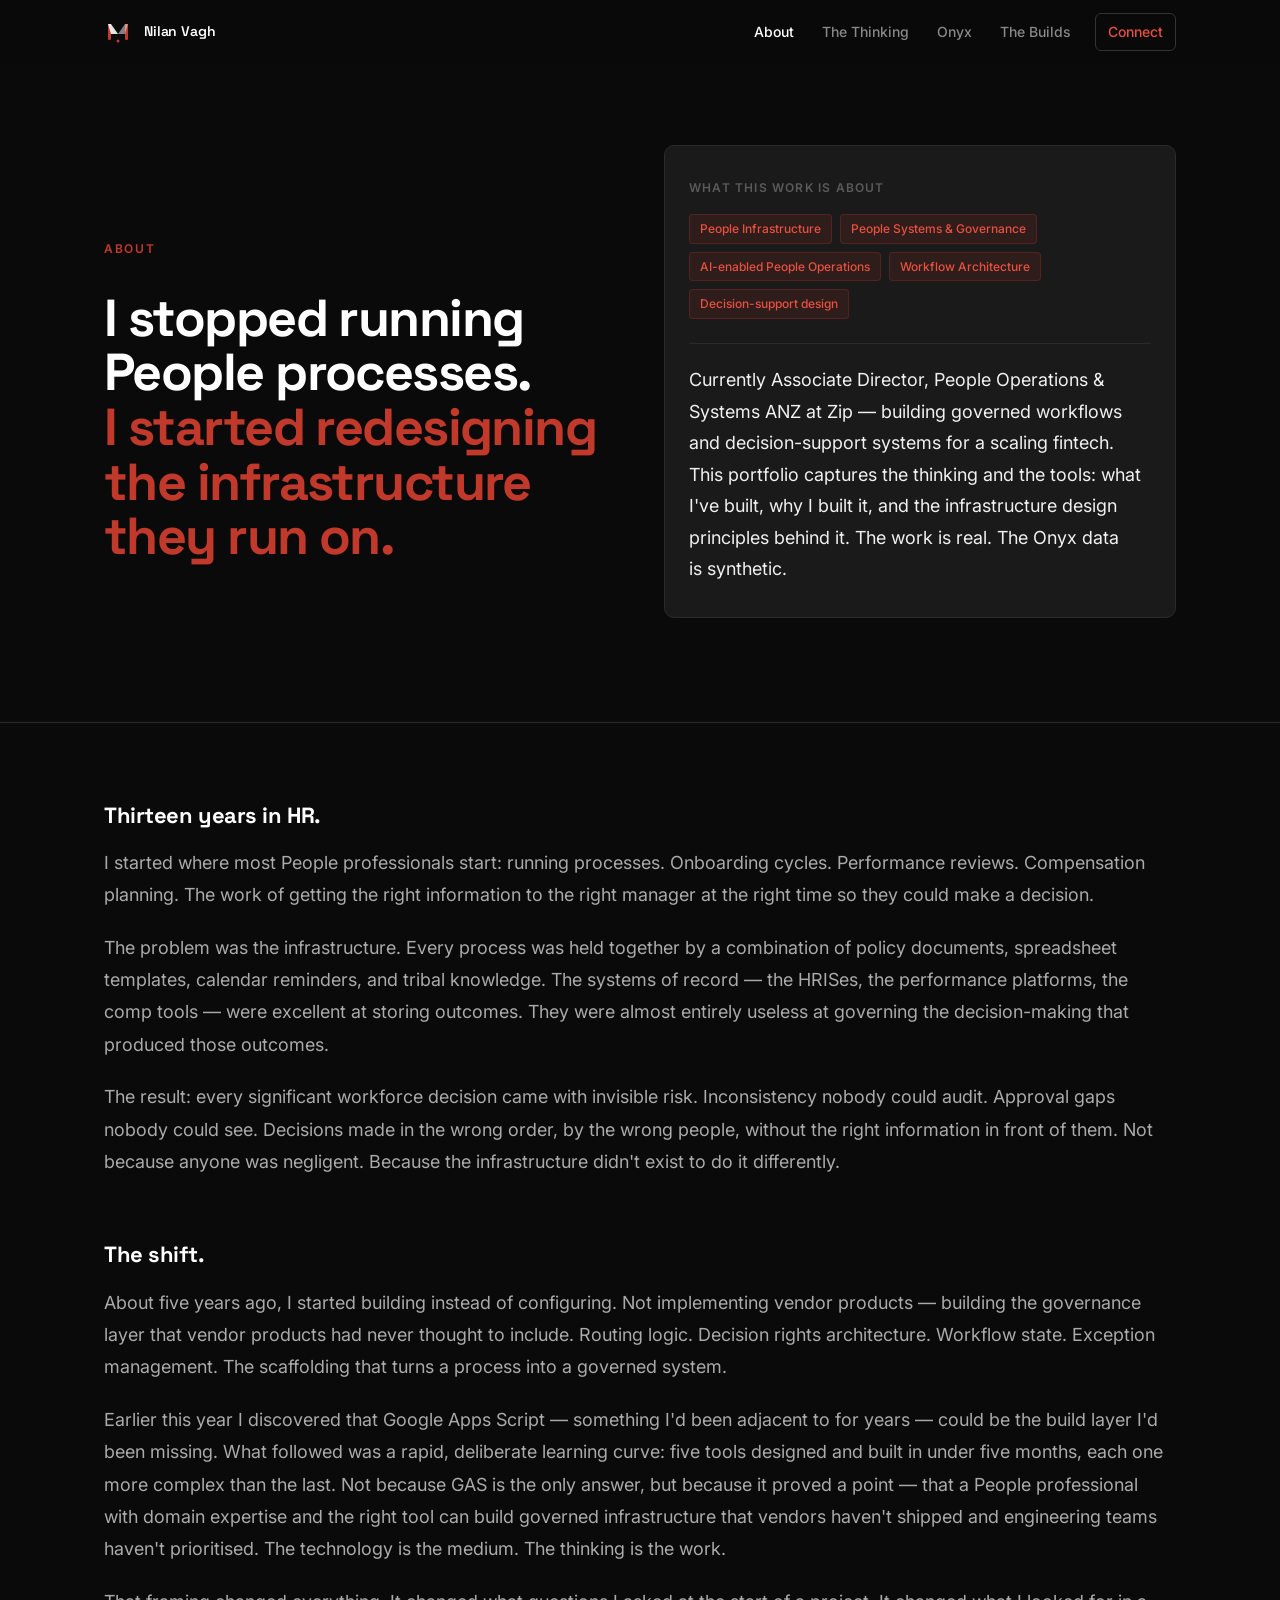
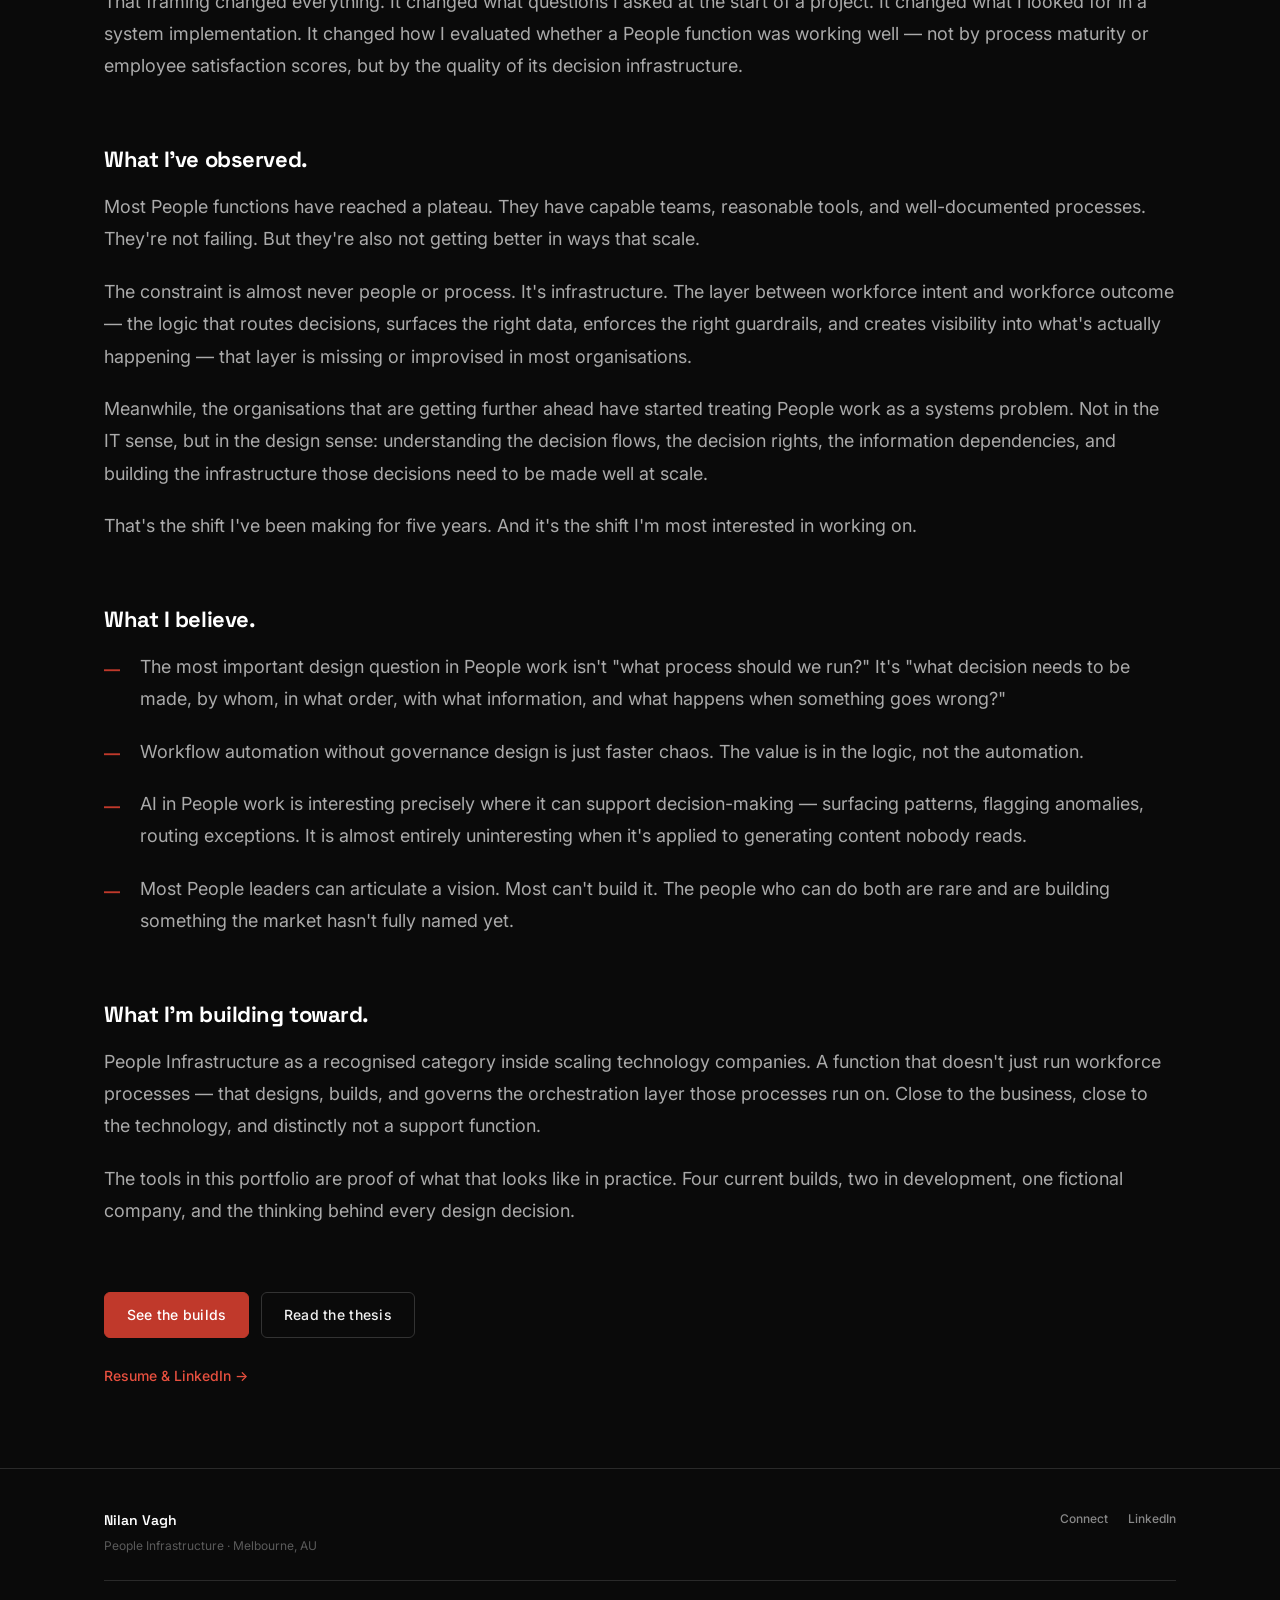
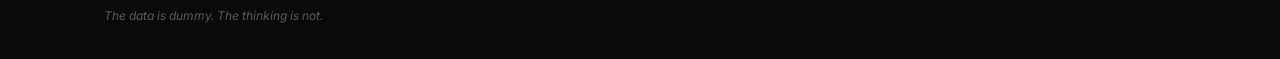
==== commit 0f80d439: "Add files via upload" ====
--- a/about.html
+++ b/about.html
@@ -47,30 +47,35 @@
 </header>
 
 <!-- PAGE HEADER -->
-<section class="page-hero">
+<section class="page-hero about-hero">
   <div class="container">
-    <span class="page-eyebrow">About</span>
-    <h1 class="page-title">I stopped running<br>People processes.<br><span class="page-title--accent">I started redesigning<br>the infrastructure<br>they run on.</span></h1>
+    <div class="about-hero-grid">
+      <div class="about-hero-left">
+        <span class="page-eyebrow">About</span>
+        <h1 class="page-title">I stopped running<br>People processes.<br><span class="page-title--accent">I started redesigning<br>the infrastructure<br>they run on.</span></h1>
+      </div>
+      <div class="about-hero-right">
+        <div class="about-section--positioning">
+          <div class="about-fit-roles">
+            <span class="about-fit-label">What this work is about</span>
+            <div class="about-fit-tags">
+              <span class="about-fit-tag">People Infrastructure</span>
+              <span class="about-fit-tag">People Systems &amp; Governance</span>
+              <span class="about-fit-tag">AI-enabled People Operations</span>
+              <span class="about-fit-tag">Workflow Architecture</span>
+              <span class="about-fit-tag">Decision-support design</span>
+            </div>
+          </div>
+          <p class="about-anchor">Currently Associate Director, People Operations &amp; Systems ANZ at Zip — building governed workflows and decision-support systems for a scaling fintech. This portfolio captures the thinking and the tools: what I've built, why I built it, and the infrastructure design principles behind it. The work is real. The Onyx data is synthetic.</p>
+        </div>
+      </div>
+    </div>
   </div>
 </section>
 
 <!-- NARRATIVE BODY -->
 <section class="about-body">
   <div class="container">
-
-    <div class="about-section about-section--positioning">
-      <div class="about-fit-roles">
-        <span class="about-fit-label">What this work is about</span>
-        <div class="about-fit-tags">
-          <span class="about-fit-tag">People Infrastructure</span>
-          <span class="about-fit-tag">People Systems &amp; Governance</span>
-          <span class="about-fit-tag">AI-enabled People Operations</span>
-          <span class="about-fit-tag">Workflow Architecture</span>
-          <span class="about-fit-tag">Decision-support design</span>
-        </div>
-      </div>
-      <p class="about-anchor">Currently Associate Director, People Operations &amp; Systems ANZ at Zip — building governed workflows and decision-support systems for a scaling fintech. This portfolio captures the thinking and the tools: what I've built, why I built it, and the infrastructure design principles behind it. The work is real. The Onyx data is synthetic.</p>
-    </div>
 
     <div class="about-section">
       <h2 class="about-h2">Thirteen years in HR.</h2>
--- a/style.css
+++ b/style.css
@@ -246,6 +246,7 @@
   position: relative;
   padding: clamp(var(--space-20), 12vw, var(--space-24)) 0 clamp(var(--space-16), 10vw, var(--space-20));
   overflow: hidden;
+  border-bottom: 1px solid var(--border);
 }
 .hero-inner {
   max-width: var(--content-default);
@@ -284,14 +285,14 @@
   color: var(--white-pure);
   line-height: 1.0;
   margin-bottom: var(--space-8);
-  max-width: 14ch;
+  max-width: none;
 }
 .hero-thesis--accent { color: var(--red); }
 
 .hero-positioning {
   font-size: var(--text-md);
   color: var(--mist);
-  max-width: 52ch;
+  max-width: none;
   line-height: 1.7;
   margin-bottom: var(--space-6);
 }
@@ -314,6 +315,7 @@
 .page-hero {
   padding: clamp(var(--space-16), 10vw, var(--space-20)) 0 clamp(var(--space-10), 6vw, var(--space-16));
   border-bottom: 1px solid var(--border);
+  width: 100%;
 }
 .page-title {
   font-family: var(--font-display);
@@ -329,7 +331,7 @@
   margin-top: var(--space-6);
   font-size: var(--text-md);
   color: var(--mist);
-  max-width: 58ch;
+  max-width: none;
   line-height: 1.7;
 }
 
@@ -345,7 +347,7 @@
 .section-sub {
   font-size: var(--text-base);
   color: var(--mist);
-  max-width: 58ch;
+  max-width: none;
   line-height: 1.7;
   margin-bottom: var(--space-10);
 }
@@ -374,7 +376,7 @@
   color: #AAAAAA;
   line-height: 1.75;
   margin-bottom: var(--space-5);
-  max-width: 62ch;
+  max-width: none;
 }
 @media (max-width: 768px) {
   .category-grid { grid-template-columns: 1fr; gap: var(--space-6); }
@@ -454,7 +456,7 @@
   color: #AAAAAA;
   line-height: 1.75;
   margin-bottom: var(--space-6);
-  max-width: 58ch;
+  max-width: none;
 }
 .onyx-teaser-stats {
   display: grid;
@@ -544,7 +546,6 @@
   color: #AAAAAA;
   line-height: 1.8;
   margin-bottom: var(--space-5);
-  max-width: 66ch;
 }
 .about-section p:last-child { margin-bottom: 0; }
 
@@ -620,7 +621,6 @@
   color: #AAAAAA;
   line-height: 1.8;
   margin-bottom: var(--space-6);
-  max-width: 66ch;
 }
 .thinking-divider {
   height: 1px;
@@ -783,9 +783,8 @@
   color: #AAAAAA;
   line-height: 1.8;
   margin-bottom: var(--space-5);
-  max-width: 66ch;
-}
-.onyx-sub { max-width: 58ch; }
+}
+.onyx-sub { max-width: none; }
 .onyx-cta-section { padding: var(--space-12) 0; border-top: 1px solid var(--border); }
 .onyx-cta-row { display: flex; }
 
@@ -833,7 +832,7 @@
   color: var(--white-pure); margin-bottom: 6px; line-height: 1;
 }
 #onyx-foundation-embed .page-header-sub {
-  font-size: 15px; color: var(--mist); max-width: 560px;
+  font-size: 15px; color: var(--mist); max-width: none;
   margin-top: 10px; line-height: 1.6;
 }
 #onyx-foundation-embed .container {
@@ -1075,7 +1074,7 @@
   font-size: var(--text-base);
   color: #AAAAAA;
   line-height: 1.75;
-  max-width: 68ch;
+  max-width: none;
 }
 .tool-governance-list {
   display: flex;
@@ -1162,7 +1161,7 @@
   letter-spacing: -0.03em;
   color: var(--white-pure);
   line-height: 1.1;
-  max-width: 22ch;
+  max-width: none;
 }
 .connect-body {
   padding: clamp(var(--space-12), 7vw, var(--space-16)) 0;
@@ -1195,7 +1194,6 @@
   color: #AAAAAA;
   line-height: 1.8;
   margin-bottom: var(--space-5);
-  max-width: 58ch;
 }
 .connect-context p:last-child { margin-bottom: 0; }
 
@@ -1479,7 +1477,7 @@
   color: var(--mist);
   line-height: 1.75;
   margin-bottom: var(--space-6);
-  max-width: 680px;
+  max-width: none;
 }
 
 .stack-grid {
@@ -2051,3 +2049,196 @@
   margin-top: var(--space-2);
   margin-bottom: 0;
 }
+
+/* ============================================================
+   ARCHITECTURE STACK — CSS VERSION (replaces SVG)
+   ============================================================ */
+.arch-stack {
+  padding: var(--space-2);
+  display: flex;
+  flex-direction: column;
+  gap: 4px;
+}
+.arch-layer {
+  display: grid;
+  grid-template-columns: 1fr 1fr;
+  gap: var(--space-4);
+  padding: var(--space-4) var(--space-6);
+  border-radius: var(--radius-sm);
+  border: 1px solid var(--border);
+  background: var(--charcoal);
+  transition: background var(--transition);
+}
+.arch-layer:hover { background: rgba(255,255,255,0.04); }
+.arch-layer-left { display: flex; flex-direction: column; gap: 3px; }
+.arch-layer-right { display: flex; flex-direction: column; gap: 3px; text-align: right; }
+.arch-layer-num {
+  font-size: 10px;
+  font-weight: 600;
+  text-transform: uppercase;
+  letter-spacing: 0.1em;
+  color: var(--mid);
+}
+.arch-layer-name {
+  font-family: var(--font-display);
+  font-size: var(--text-base);
+  font-weight: 700;
+  color: var(--white-dim);
+}
+.arch-layer-examples {
+  font-size: var(--text-sm);
+  color: var(--mist);
+}
+.arch-layer-principle {
+  font-size: 11px;
+  color: var(--mid);
+  font-style: italic;
+}
+
+/* Layer colour variants */
+.arch-layer--human { border-color: rgba(192,57,43,0.4); }
+.arch-layer--human .arch-layer-name { color: #E8503F; }
+.arch-layer--human .arch-layer-num { color: #C0392B; }
+
+.arch-layer--agentic { opacity: 0.7; }
+.arch-layer--intelligence { opacity: 0.7; }
+
+.arch-layer--orchestration { border-color: rgba(232,184,75,0.25); }
+.arch-layer--orchestration .arch-layer-name { color: #C8A060; }
+.arch-layer--orchestration .arch-layer-num { color: #8A6030; }
+.arch-layer--orchestration .arch-layer-examples { color: #8A6030; }
+
+.arch-layer--governance.arch-layer--active {
+  border-color: rgba(122,186,80,0.4);
+  background: rgba(122,186,80,0.05);
+}
+.arch-layer--governance.arch-layer--active .arch-layer-name { color: #7ABA50; }
+.arch-layer--governance.arch-layer--active .arch-layer-num { color: #4A8030; }
+.arch-layer--governance.arch-layer--active .arch-layer-examples { color: #4A8030; }
+
+.arch-layer--workflow { border-color: rgba(74,144,217,0.25); }
+.arch-layer--workflow .arch-layer-name { color: #5090C0; }
+.arch-layer--workflow .arch-layer-num { color: #305080; }
+.arch-layer--workflow .arch-layer-examples { color: #305080; }
+
+.arch-layer--record { opacity: 0.6; }
+
+.arch-layer-footer {
+  margin-top: var(--space-2);
+  padding: var(--space-3) var(--space-6);
+  background: rgba(122,186,80,0.06);
+  border: 1px solid rgba(122,186,80,0.15);
+  border-radius: var(--radius-sm);
+  font-size: var(--text-xs);
+  color: #4A8030;
+  text-align: center;
+  font-style: italic;
+}
+
+@media (max-width: 640px) {
+  .arch-layer { grid-template-columns: 1fr; }
+  .arch-layer-right { text-align: left; }
+}
+
+/* ============================================================
+   MATURITY MODEL — CSS VERSION
+   ============================================================ */
+.maturity-model {
+  display: flex;
+  align-items: stretch;
+  gap: 0;
+  padding: var(--space-4);
+  overflow-x: auto;
+}
+.maturity-arrow {
+  display: flex;
+  align-items: center;
+  color: var(--border-lt);
+  font-size: var(--text-lg);
+  padding: 0 var(--space-2);
+  flex-shrink: 0;
+}
+.maturity-level {
+  flex: 1;
+  min-width: 120px;
+  display: flex;
+  flex-direction: column;
+  gap: var(--space-2);
+  padding: var(--space-5);
+  border: 1px solid var(--border);
+  border-radius: var(--radius-md);
+  background: var(--charcoal);
+}
+.maturity-level-badge {
+  font-family: var(--font-display);
+  font-size: var(--text-xl);
+  font-weight: 800;
+  color: var(--mid);
+  line-height: 1;
+}
+.maturity-level-name {
+  font-size: var(--text-sm);
+  font-weight: 600;
+  color: var(--white-dim);
+}
+.maturity-level-items {
+  display: flex;
+  flex-direction: column;
+  gap: 3px;
+}
+.maturity-level-items span {
+  font-size: 11px;
+  color: var(--mid);
+  line-height: 1.4;
+}
+.maturity-level-note {
+  font-size: 10px;
+  color: var(--mid);
+  font-style: italic;
+  margin-top: auto;
+  padding-top: var(--space-3);
+  border-top: 1px solid var(--border);
+}
+.maturity-level-note--warning { color: var(--red-light); }
+
+/* Level colours */
+.maturity-level--0 { border-color: var(--border); }
+.maturity-level--0 .maturity-level-badge { color: #444; }
+.maturity-level--1 .maturity-level-badge { color: #5090C0; }
+.maturity-level--1 .maturity-level-name { color: #5090C0; }
+.maturity-level--1 .maturity-level-items span { color: #305080; }
+.maturity-level--1 { border-color: rgba(74,144,217,0.2); background: rgba(74,144,217,0.04); }
+
+.maturity-level--2 .maturity-level-badge { color: #7ABA50; }
+.maturity-level--2 .maturity-level-name { color: #7ABA50; }
+.maturity-level--2 .maturity-level-items span { color: #4A8030; }
+.maturity-level--2 { border-color: rgba(122,186,80,0.25); background: rgba(122,186,80,0.04); }
+
+.maturity-level--3 .maturity-level-badge { color: #C8A060; }
+.maturity-level--3 .maturity-level-name { color: #C8A060; }
+.maturity-level--3 .maturity-level-items span { color: #8A6030; }
+.maturity-level--3 { border-color: rgba(232,184,75,0.25); background: rgba(232,184,75,0.04); }
+
+.maturity-level--4 .maturity-level-badge { color: #9060A0; }
+.maturity-level--4 .maturity-level-name { color: #9060A0; }
+.maturity-level--4 .maturity-level-items span { color: #604070; }
+.maturity-level--4 { border-color: rgba(144,96,160,0.25); background: rgba(144,96,160,0.04); }
+
+.maturity-level--5 .maturity-level-badge { color: #E8503F; }
+.maturity-level--5 .maturity-level-name { color: #E8503F; }
+.maturity-level--5 .maturity-level-items span { color: #C0392B; }
+.maturity-level--5 { border-color: rgba(192,57,43,0.4); background: rgba(192,57,43,0.06); }
+
+/* ============================================================
+   ABOUT PAGE: two-column hero
+   ============================================================ */
+.about-hero { padding-bottom: clamp(var(--space-12), 6vw, var(--space-16)) !important; }
+.about-hero-grid {
+  display: grid;
+  grid-template-columns: 1fr 1fr;
+  gap: var(--space-12);
+  align-items: center;
+}
+@media (max-width: 900px) { .about-hero-grid { grid-template-columns: 1fr; gap: var(--space-8); } }
+.about-hero-left { display: flex; flex-direction: column; gap: var(--space-4); }
+.about-hero-right {}
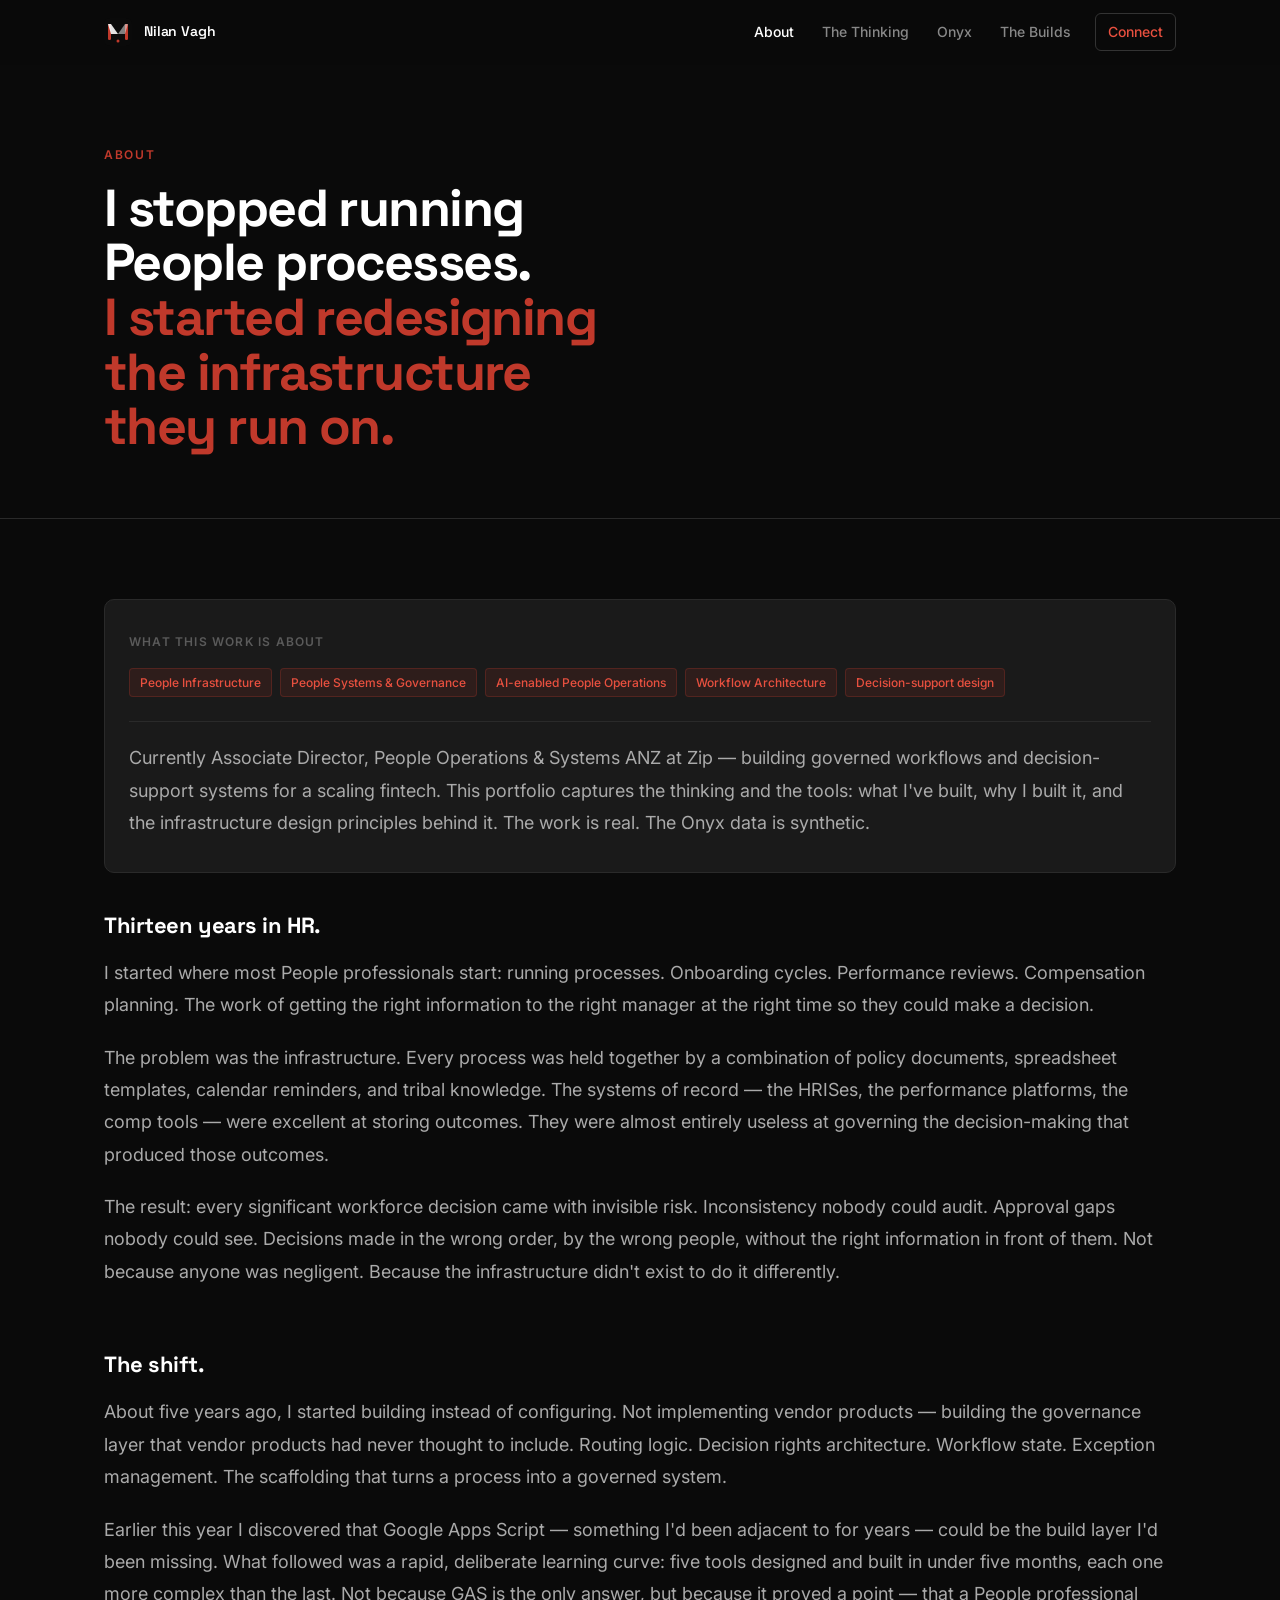
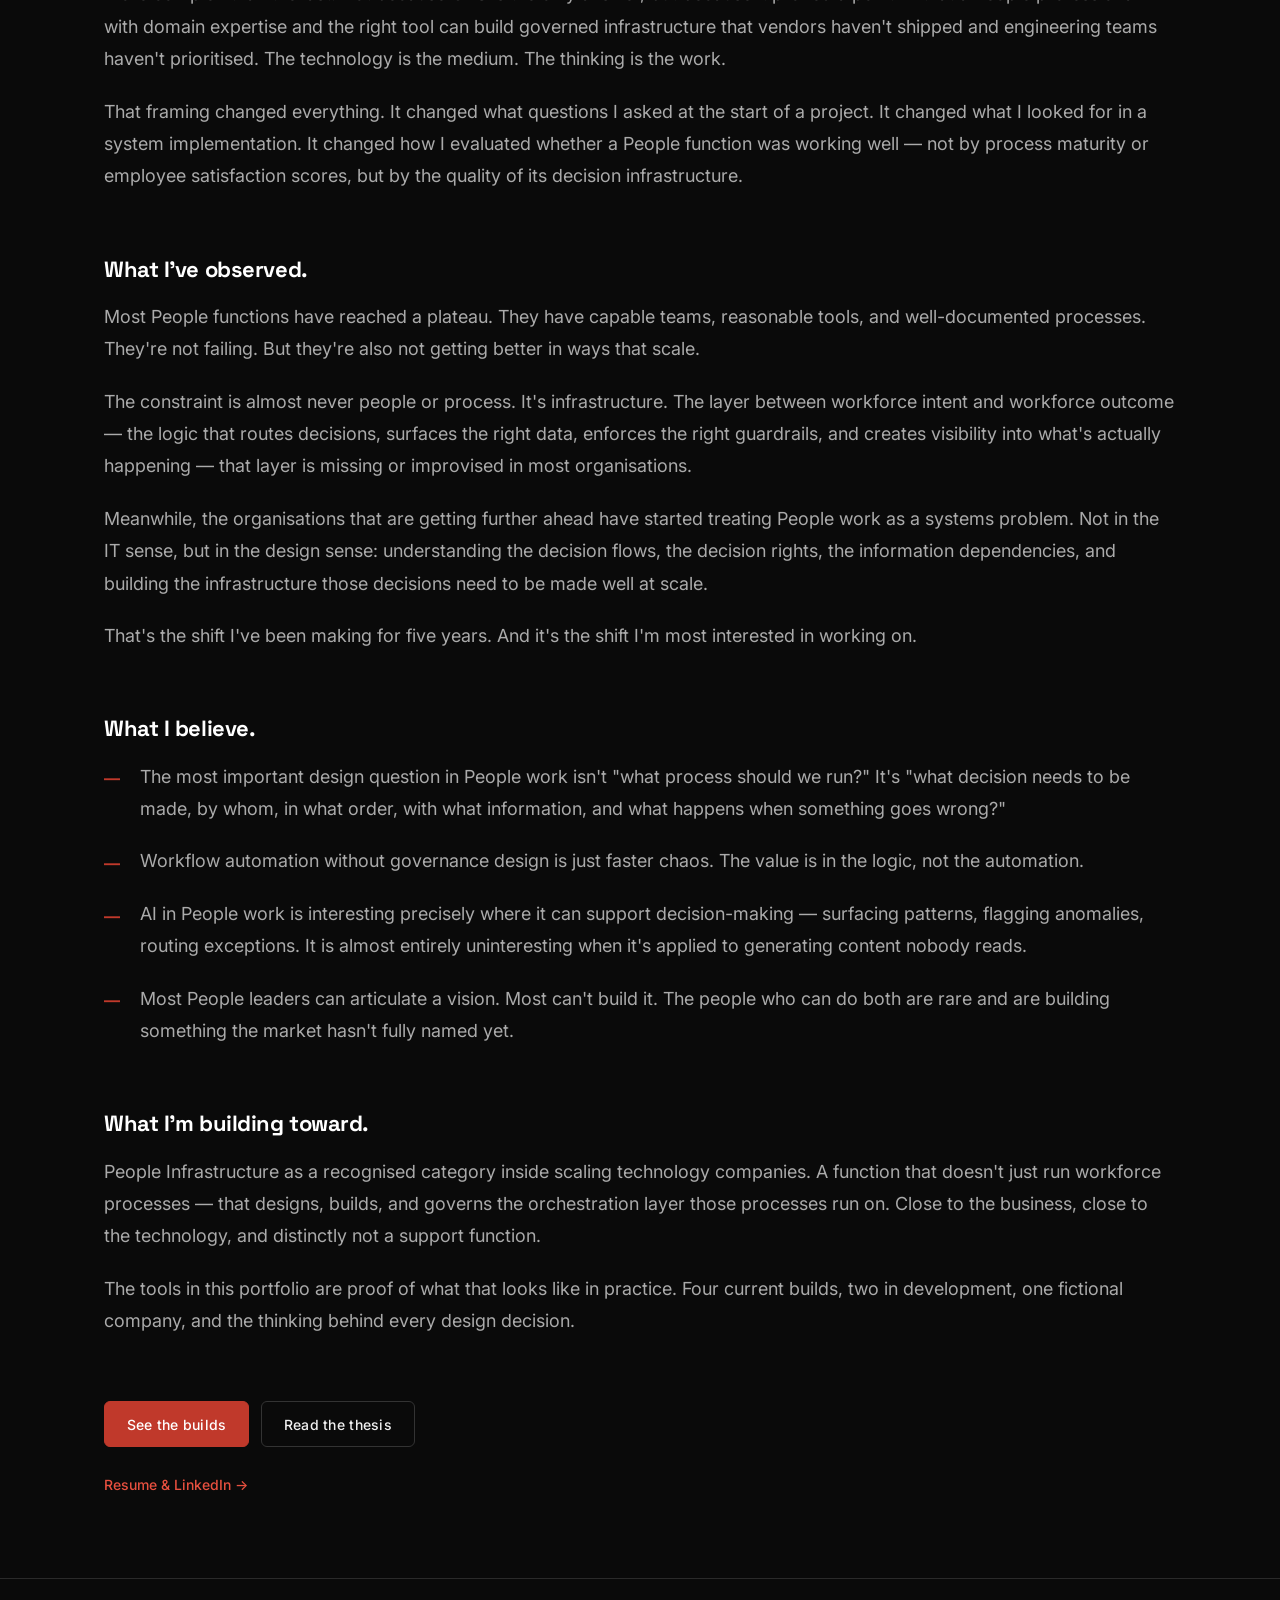
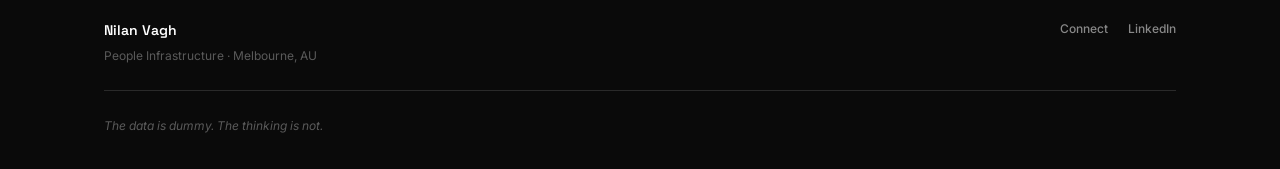
==== commit e01b20a8: "Add files via upload" ====
--- a/about.html
+++ b/about.html
@@ -47,35 +47,30 @@
 </header>
 
 <!-- PAGE HEADER -->
-<section class="page-hero about-hero">
+<section class="page-hero">
   <div class="container">
-    <div class="about-hero-grid">
-      <div class="about-hero-left">
-        <span class="page-eyebrow">About</span>
-        <h1 class="page-title">I stopped running<br>People processes.<br><span class="page-title--accent">I started redesigning<br>the infrastructure<br>they run on.</span></h1>
-      </div>
-      <div class="about-hero-right">
-        <div class="about-section--positioning">
-          <div class="about-fit-roles">
-            <span class="about-fit-label">What this work is about</span>
-            <div class="about-fit-tags">
-              <span class="about-fit-tag">People Infrastructure</span>
-              <span class="about-fit-tag">People Systems &amp; Governance</span>
-              <span class="about-fit-tag">AI-enabled People Operations</span>
-              <span class="about-fit-tag">Workflow Architecture</span>
-              <span class="about-fit-tag">Decision-support design</span>
-            </div>
-          </div>
-          <p class="about-anchor">Currently Associate Director, People Operations &amp; Systems ANZ at Zip — building governed workflows and decision-support systems for a scaling fintech. This portfolio captures the thinking and the tools: what I've built, why I built it, and the infrastructure design principles behind it. The work is real. The Onyx data is synthetic.</p>
-        </div>
-      </div>
-    </div>
+    <span class="page-eyebrow">About</span>
+    <h1 class="page-title">I stopped running<br>People processes.<br><span class="page-title--accent">I started redesigning<br>the infrastructure<br>they run on.</span></h1>
   </div>
 </section>
 
 <!-- NARRATIVE BODY -->
 <section class="about-body">
   <div class="container">
+
+    <div class="about-section about-section--positioning">
+      <div class="about-fit-roles">
+        <span class="about-fit-label">What this work is about</span>
+        <div class="about-fit-tags">
+          <span class="about-fit-tag">People Infrastructure</span>
+          <span class="about-fit-tag">People Systems &amp; Governance</span>
+          <span class="about-fit-tag">AI-enabled People Operations</span>
+          <span class="about-fit-tag">Workflow Architecture</span>
+          <span class="about-fit-tag">Decision-support design</span>
+        </div>
+      </div>
+      <p class="about-anchor">Currently Associate Director, People Operations &amp; Systems ANZ at Zip — building governed workflows and decision-support systems for a scaling fintech. This portfolio captures the thinking and the tools: what I've built, why I built it, and the infrastructure design principles behind it. The work is real. The Onyx data is synthetic.</p>
+    </div>
 
     <div class="about-section">
       <h2 class="about-h2">Thirteen years in HR.</h2>
--- a/style.css
+++ b/style.css
@@ -2242,3 +2242,34 @@
 @media (max-width: 900px) { .about-hero-grid { grid-template-columns: 1fr; gap: var(--space-8); } }
 .about-hero-left { display: flex; flex-direction: column; gap: var(--space-4); }
 .about-hero-right {}
+
+/* ============================================================
+   ONYX JOB ARCHITECTURE TABLE — MOBILE FIX
+   ============================================================ */
+@media (max-width: 768px) {
+  #onyx-foundation-embed .levels-table thead { display: none; }
+  #onyx-foundation-embed .levels-table,
+  #onyx-foundation-embed .levels-table tbody,
+  #onyx-foundation-embed .levels-table tr,
+  #onyx-foundation-embed .levels-table td { display: block; width: 100%; }
+  #onyx-foundation-embed .levels-table tr {
+    border: 1px solid var(--border);
+    border-radius: 8px;
+    margin-bottom: 10px;
+    padding: 12px 14px;
+    background: var(--charcoal);
+  }
+  #onyx-foundation-embed .levels-table tr:last-child { margin-bottom: 0; }
+  #onyx-foundation-embed .levels-table td {
+    padding: 4px 0;
+    border-bottom: none;
+    font-size: 12px;
+  }
+  #onyx-foundation-embed .levels-table td:first-child { margin-bottom: 6px; }
+  #onyx-foundation-embed .levels-table td:last-child {
+    font-size: 11px;
+    color: var(--mid);
+  }
+  #onyx-foundation-embed .levels-table td:last-child::before { content: "HC: "; }
+  #onyx-foundation-embed .levels-table td:nth-child(4)::before { content: "Band: "; color: var(--mist); font-size: 10px; }
+}
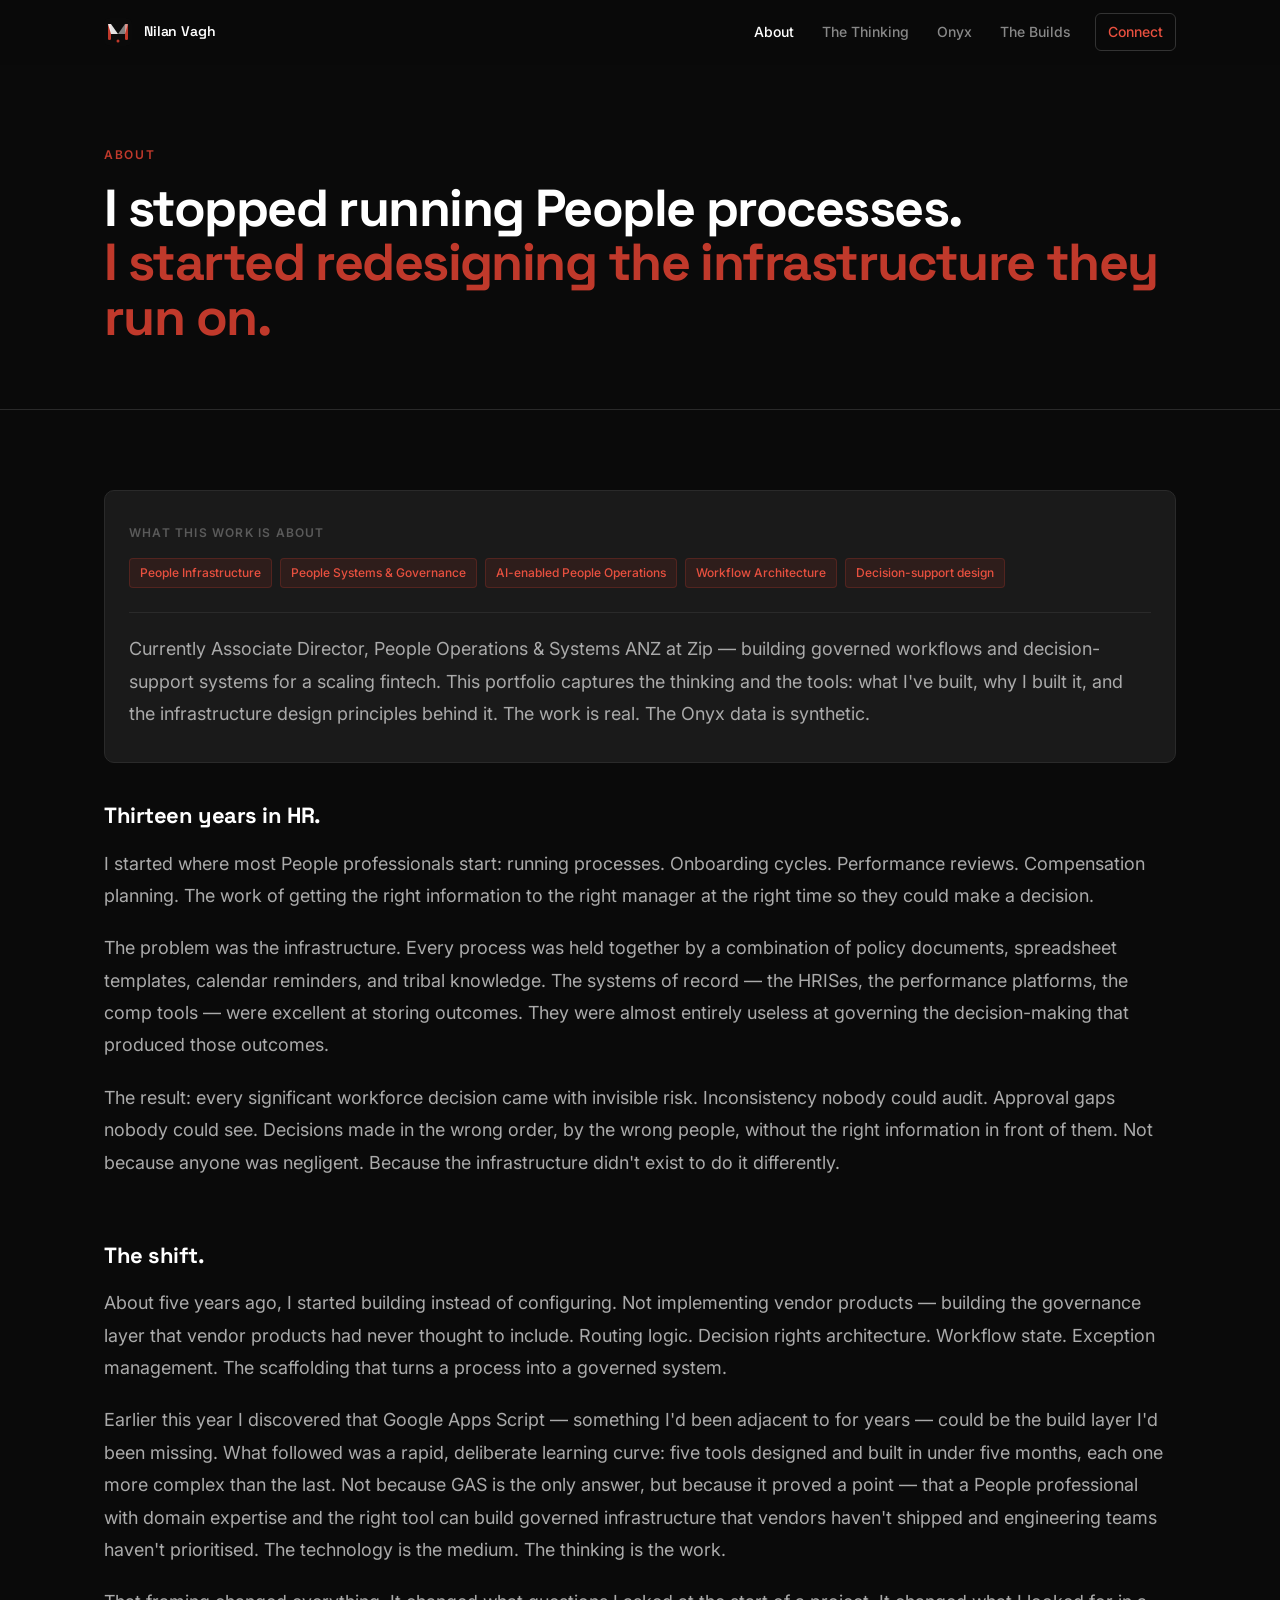
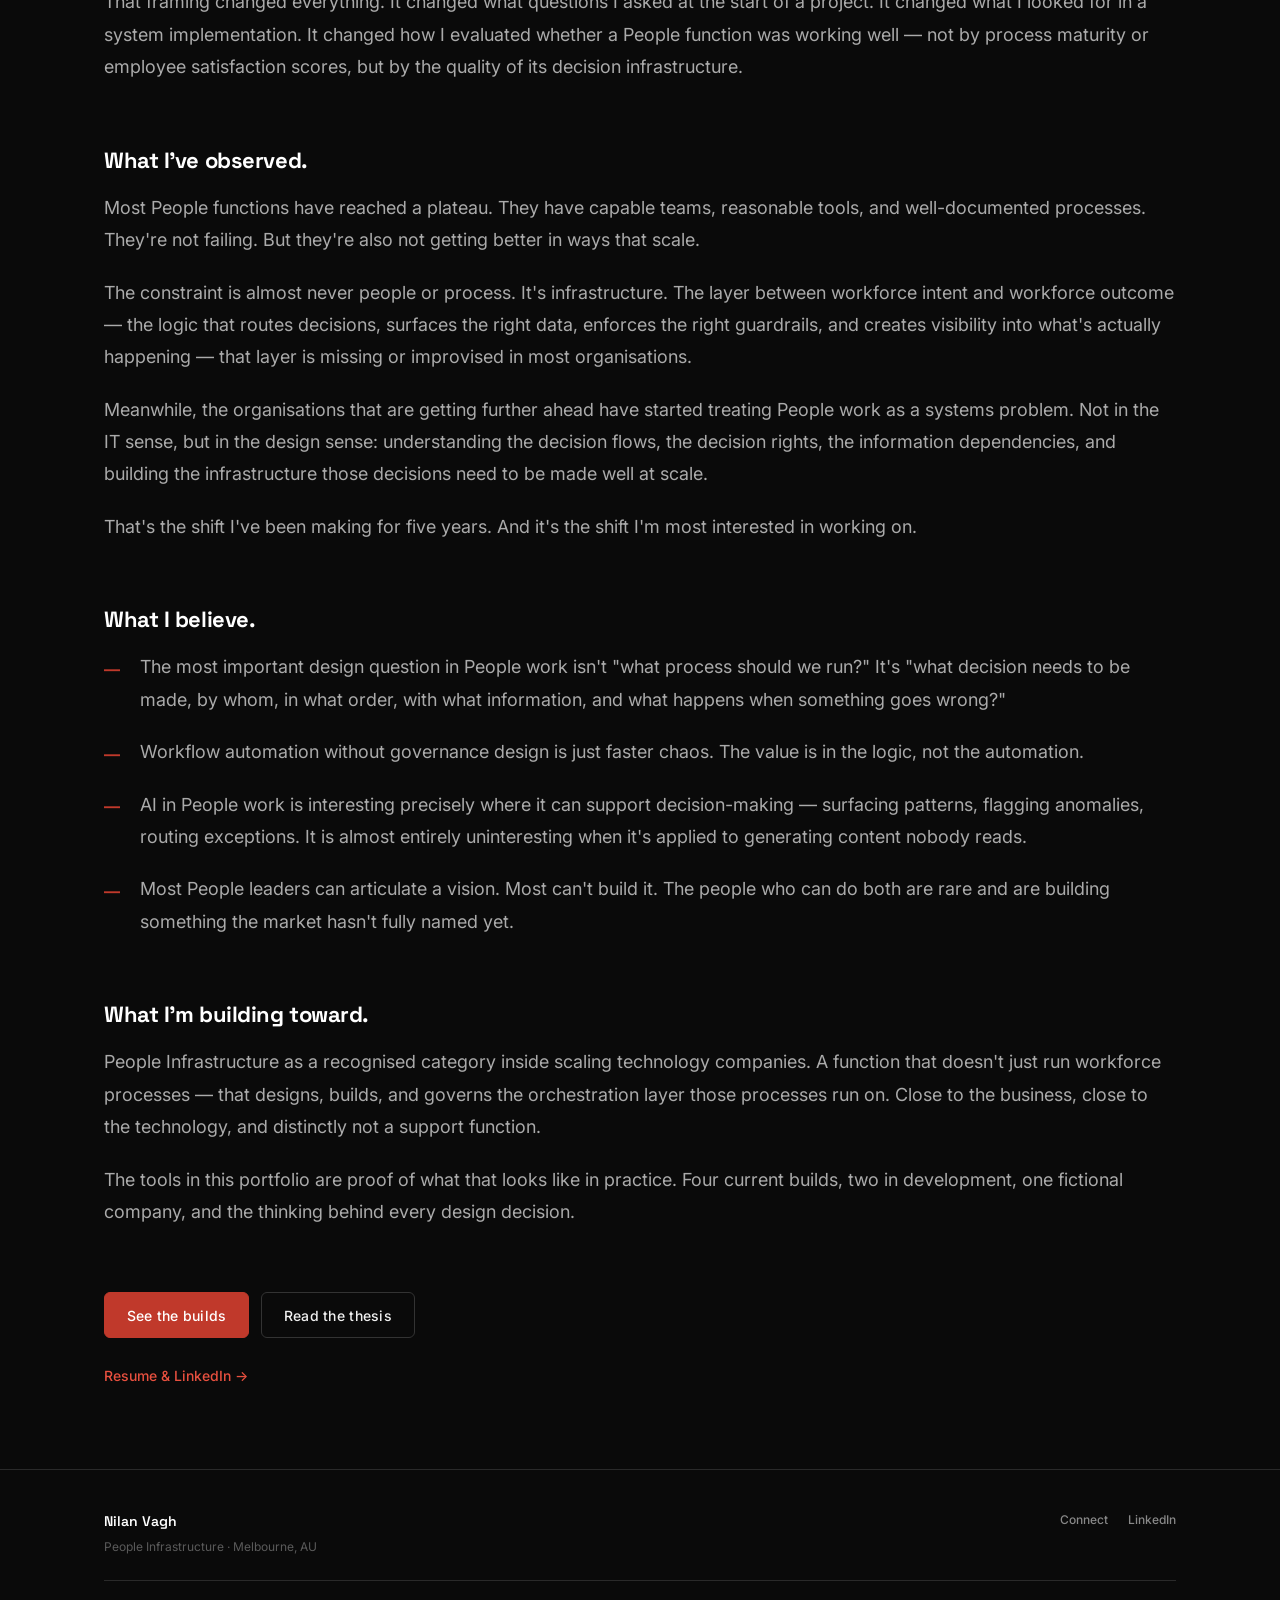
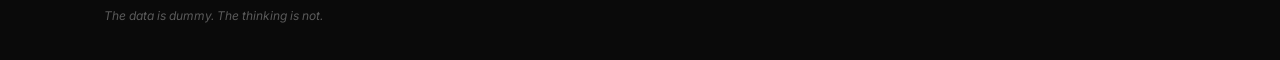
==== commit 95634111: "Add files via upload" ====
--- a/about.html
+++ b/about.html
@@ -50,7 +50,7 @@
 <section class="page-hero">
   <div class="container">
     <span class="page-eyebrow">About</span>
-    <h1 class="page-title">I stopped running<br>People processes.<br><span class="page-title--accent">I started redesigning<br>the infrastructure<br>they run on.</span></h1>
+    <h1 class="page-title">I stopped running People processes.<br><span class="page-title--accent">I started redesigning the infrastructure they run on.</span></h1>
   </div>
 </section>
 
--- a/style.css
+++ b/style.css
@@ -436,7 +436,7 @@
   line-height: 1.6;
 }
 .build-card-arrow { font-size: var(--text-base); color: var(--border-lt); align-self: flex-end; }
-.builds-footer { display: flex; }
+.builds-footer { display: flex; margin-top: var(--space-6); }
 
 @media (max-width: 900px) { .builds-grid { grid-template-columns: repeat(2, 1fr); } }
 @media (max-width: 600px) { .builds-grid { grid-template-columns: 1fr; } }
@@ -882,7 +882,7 @@
 }
 #onyx-foundation-embed .stat-card .sub { font-size: 11px; color: var(--mist); margin-top: 4px; }
 #onyx-foundation-embed .company-desc { font-size: 15px; color: #AAAAAA; line-height: 1.75; max-width: 780px; margin-bottom: 20px; }
-#onyx-foundation-embed .tag-row { display: flex; gap: 8px; flex-wrap: wrap; }
+#onyx-foundation-embed .tag-row { display: flex; gap: 8px; flex-wrap: wrap; margin-top: 16px; overflow: visible; }
 #onyx-foundation-embed .tag {
   background: var(--red-dim); color: var(--red-light);
   border: 1px solid var(--red-mid); font-size: 11px; font-weight: 500;
@@ -956,9 +956,7 @@
 
 /* ── BUILDS PAGE ── */
 .builds-note-bar {
-  background: var(--ink);
-  border-bottom: 1px solid var(--border);
-  padding: var(--space-3) 0;
+  padding: var(--space-4) 0;
 }
 .builds-note {
   font-size: var(--text-xs);
@@ -967,6 +965,10 @@
   gap: var(--space-4);
   align-items: center;
   flex-wrap: wrap;
+  background: var(--charcoal);
+  border: 1px solid var(--border);
+  border-radius: var(--radius-md);
+  padding: var(--space-3) var(--space-5);
 }
 .builds-note-label {
   font-weight: 600;
@@ -1407,9 +1409,7 @@
   position: relative;
 }
 .tool-flagship-banner {
-  background: linear-gradient(90deg, rgba(232,184,75,0.08) 0%, transparent 100%);
-  padding: var(--space-3) 0;
-  border-bottom: 1px solid rgba(232, 184, 75, 0.15);
+  padding: var(--space-2) 0;
   margin-bottom: var(--space-2);
 }
 .tool-flagship-eyebrow {
@@ -1418,6 +1418,11 @@
   text-transform: uppercase;
   letter-spacing: 0.1em;
   color: #E8B84B;
+  display: inline-block;
+  background: rgba(232,184,75,0.08);
+  border: 1px solid rgba(232,184,75,0.2);
+  border-radius: var(--radius-sm);
+  padding: 3px 10px;
 }
 
 /* Thinking page cross-reference block */
@@ -2100,8 +2105,21 @@
 .arch-layer--human .arch-layer-name { color: #E8503F; }
 .arch-layer--human .arch-layer-num { color: #C0392B; }
 
-.arch-layer--agentic { opacity: 0.7; }
-.arch-layer--intelligence { opacity: 0.7; }
+.arch-layer--agentic {
+  border-color: rgba(159,122,234,0.2);
+  background: rgba(159,122,234,0.03);
+}
+.arch-layer--agentic .arch-layer-name { color: #9f7aea; }
+.arch-layer--agentic .arch-layer-num { color: #6d4fa8; }
+.arch-layer--agentic .arch-layer-examples { color: #6d4fa8; }
+
+.arch-layer--intelligence {
+  border-color: rgba(56,189,248,0.2);
+  background: rgba(56,189,248,0.03);
+}
+.arch-layer--intelligence .arch-layer-name { color: #38bdf8; }
+.arch-layer--intelligence .arch-layer-num { color: #0369a1; }
+.arch-layer--intelligence .arch-layer-examples { color: #0369a1; }
 
 .arch-layer--orchestration { border-color: rgba(232,184,75,0.25); }
 .arch-layer--orchestration .arch-layer-name { color: #C8A060; }
@@ -2121,7 +2139,13 @@
 .arch-layer--workflow .arch-layer-num { color: #305080; }
 .arch-layer--workflow .arch-layer-examples { color: #305080; }
 
-.arch-layer--record { opacity: 0.6; }
+.arch-layer--record {
+  border-color: rgba(100,116,139,0.25);
+  background: rgba(100,116,139,0.03);
+}
+.arch-layer--record .arch-layer-name { color: #94a3b8; }
+.arch-layer--record .arch-layer-num { color: #475569; }
+.arch-layer--record .arch-layer-examples { color: #475569; }
 
 .arch-layer-footer {
   margin-top: var(--space-2);
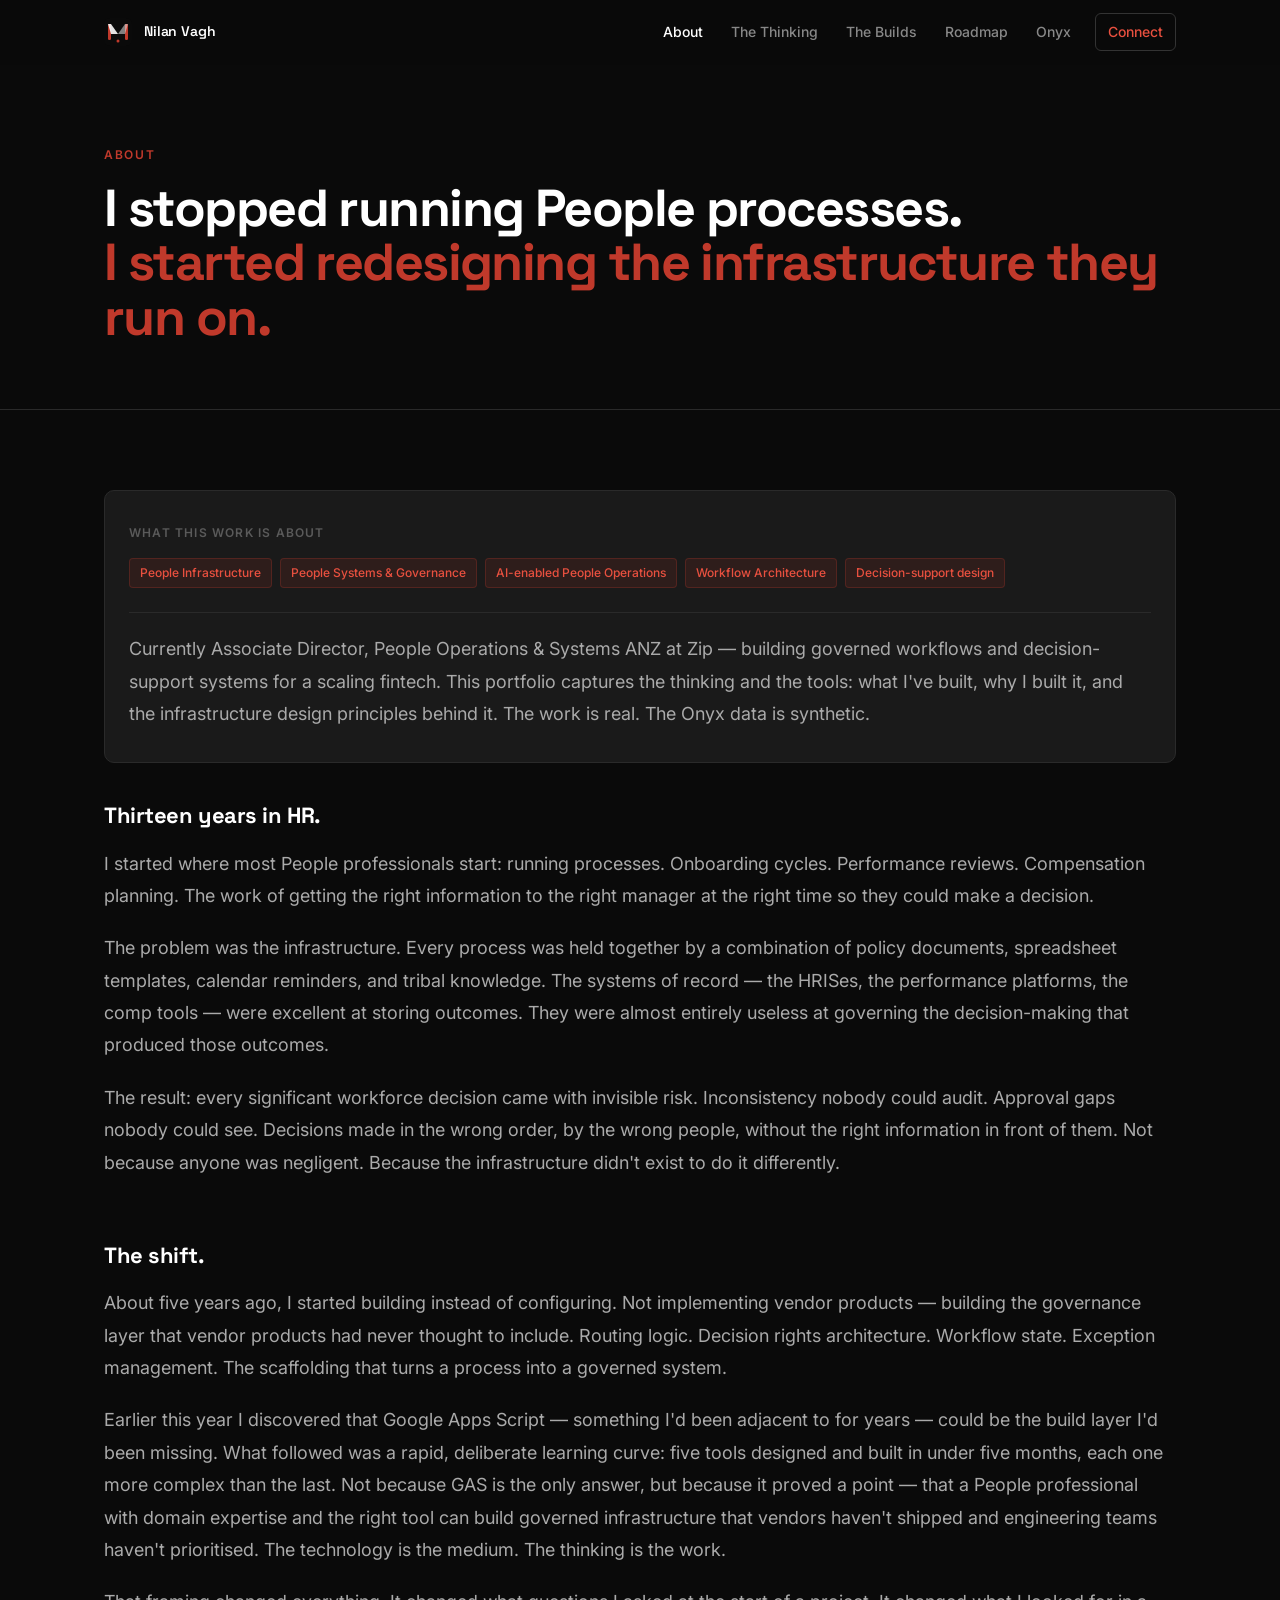
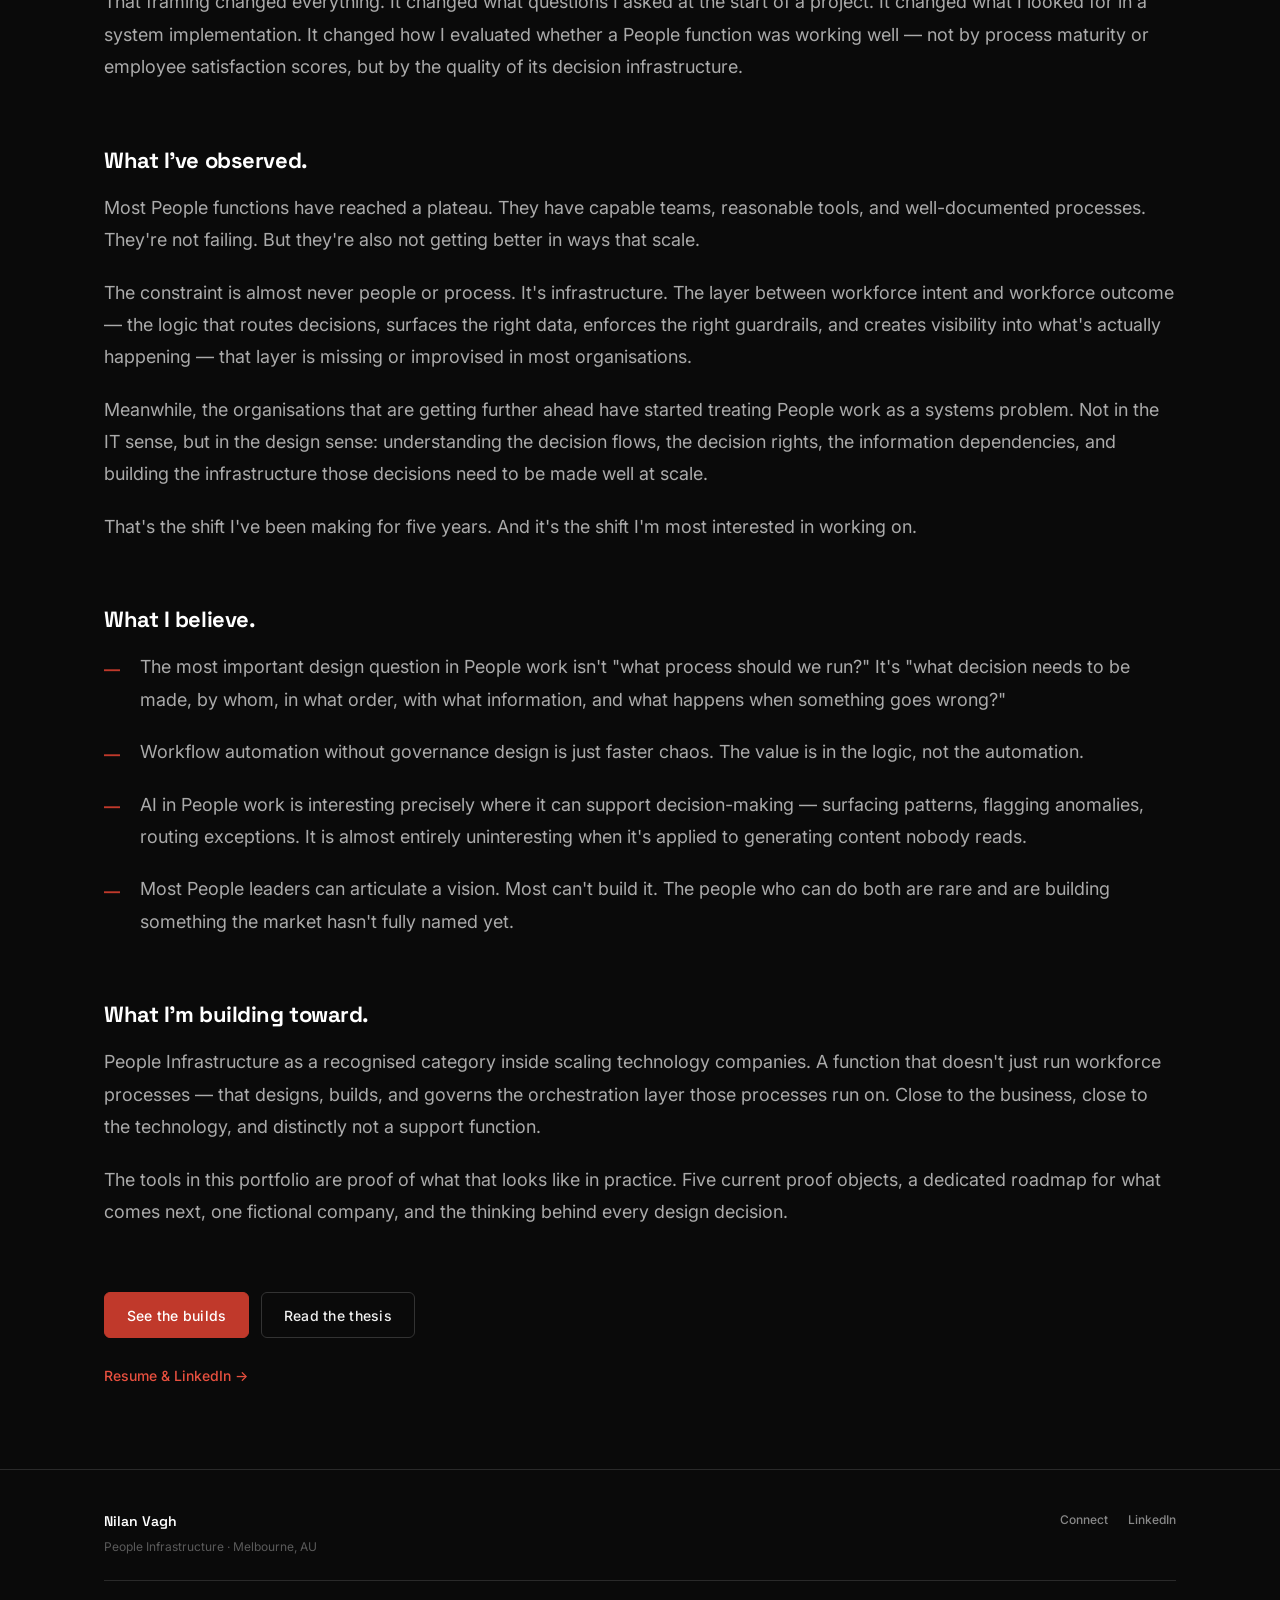
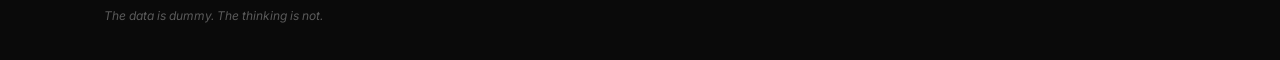
==== commit e9f00911: "Add files via upload" ====
--- a/about.html
+++ b/about.html
@@ -29,8 +29,9 @@
             <nav class="nav-links" role="navigation" aria-label="Main navigation">
       <a href="about.html" class="nav-link nav-link--active">About</a>
       <a href="thinking.html" class="nav-link">The Thinking</a>
+      <a href="builds.html" class="nav-link">The Builds</a>
+      <a href="roadmap.html" class="nav-link">Roadmap</a>
       <a href="onyx.html" class="nav-link">Onyx</a>
-      <a href="builds.html" class="nav-link">The Builds</a>
       <a href="connect.html" class="nav-link nav-link--cta">Connect</a>
     </nav>
     <button class="nav-mobile-toggle" aria-label="Toggle navigation" aria-expanded="false">
@@ -40,8 +41,9 @@
       <div class="nav-mobile-menu" id="mobile-menu" aria-hidden="true">
     <a href="about.html" class="nav-mobile-link">About</a>
     <a href="thinking.html" class="nav-mobile-link">The Thinking</a>
+    <a href="builds.html" class="nav-mobile-link">The Builds</a>
+    <a href="roadmap.html" class="nav-mobile-link">Roadmap</a>
     <a href="onyx.html" class="nav-mobile-link">Onyx</a>
-    <a href="builds.html" class="nav-mobile-link">The Builds</a>
     <a href="connect.html" class="nav-mobile-link">Connect</a>
   </div>
 </header>
@@ -119,7 +121,7 @@
     <div class="about-section">
       <h2 class="about-h2">What I'm building toward.</h2>
       <p>People Infrastructure as a recognised category inside scaling technology companies. A function that doesn't just run workforce processes — that designs, builds, and governs the orchestration layer those processes run on. Close to the business, close to the technology, and distinctly not a support function.</p>
-      <p>The tools in this portfolio are proof of what that looks like in practice. Four current builds, two in development, one fictional company, and the thinking behind every design decision.</p>
+      <p>The tools in this portfolio are proof of what that looks like in practice. Five current proof objects, a dedicated roadmap for what comes next, one fictional company, and the thinking behind every design decision.</p>
     </div>
 
     <div class="about-cta-row">
--- a/style.css
+++ b/style.css
@@ -792,6 +792,8 @@
 .onyx-foundation-section { margin-top: var(--space-12); }
 
 #onyx-foundation-embed {
+  width: 100%;
+  display: block;
   --red:       #C0392B;
   --red-light: #E8503F;
   --red-dim:   #2A1210;
@@ -836,7 +838,7 @@
   margin-top: 10px; line-height: 1.6;
 }
 #onyx-foundation-embed .container {
-  max-width: 1100px; margin: 0 auto; padding: 48px 64px;
+  max-width: 100%; margin: 0 auto; padding: 48px 64px;
 }
 #onyx-foundation-embed .section {
   background: var(--ink); border: 1px solid var(--border);
@@ -881,7 +883,7 @@
   font-weight: 700; color: var(--white-pure); letter-spacing: -0.02em;
 }
 #onyx-foundation-embed .stat-card .sub { font-size: 11px; color: var(--mist); margin-top: 4px; }
-#onyx-foundation-embed .company-desc { font-size: 15px; color: #AAAAAA; line-height: 1.75; max-width: 780px; margin-bottom: 20px; }
+#onyx-foundation-embed .company-desc { font-size: 15px; color: #AAAAAA; line-height: 1.75; max-width: none; margin-bottom: 20px; }
 #onyx-foundation-embed .tag-row { display: flex; gap: 8px; flex-wrap: wrap; margin-top: 16px; overflow: visible; }
 #onyx-foundation-embed .tag {
   background: var(--red-dim); color: var(--red-light);
@@ -2297,3 +2299,211 @@
   #onyx-foundation-embed .levels-table td:last-child::before { content: "HC: "; }
   #onyx-foundation-embed .levels-table td:nth-child(4)::before { content: "Band: "; color: var(--mist); font-size: 10px; }
 }
+
+
+/* ============================================================
+   ROADMAP PAGE
+   ============================================================ */
+.roadmap-body {
+  padding: clamp(var(--space-12), 8vw, var(--space-20)) 0;
+}
+.roadmap-intro-card {
+  padding: var(--space-8) var(--space-8);
+  border: 1px solid var(--border);
+  border-radius: var(--radius-md);
+  background: var(--charcoal);
+  margin-bottom: var(--space-12);
+}
+.roadmap-lead {
+  font-size: var(--text-md);
+  color: var(--white-dim);
+  line-height: 1.8;
+}
+.roadmap-section {
+  margin-bottom: clamp(var(--space-12), 7vw, var(--space-20));
+}
+.roadmap-foundation-grid {
+  display: grid;
+  grid-template-columns: repeat(2, 1fr);
+  gap: var(--space-4);
+}
+@media (max-width: 640px) {
+  .roadmap-foundation-grid { grid-template-columns: 1fr; }
+}
+.roadmap-foundation-card {
+  display: flex;
+  flex-direction: column;
+  gap: var(--space-2);
+  padding: var(--space-5) var(--space-6);
+  border: 1px solid var(--border);
+  border-radius: var(--radius-md);
+  background: var(--ink);
+  transition: border-color var(--transition), background var(--transition);
+}
+.roadmap-foundation-card:hover {
+  border-color: var(--border-lt);
+  background: var(--charcoal);
+}
+.roadmap-foundation-num {
+  font-size: var(--text-xs);
+  font-weight: 700;
+  letter-spacing: 0.1em;
+  color: var(--mid);
+}
+.roadmap-foundation-title {
+  font-family: var(--font-display);
+  font-size: var(--text-base);
+  font-weight: 600;
+  color: var(--white-pure);
+}
+.roadmap-foundation-desc {
+  font-size: var(--text-sm);
+  color: var(--mist);
+  line-height: 1.6;
+}
+.roadmap-sequence {
+  border: 1px solid var(--border);
+  border-radius: var(--radius-md);
+  overflow: hidden;
+}
+.roadmap-sequence-step {
+  display: grid;
+  grid-template-columns: 60px 1fr;
+  border-bottom: 1px solid var(--border);
+  background: var(--ink);
+}
+.roadmap-sequence-step:last-child { border-bottom: none; }
+.roadmap-sequence-num {
+  display: flex;
+  align-items: center;
+  justify-content: center;
+  padding: var(--space-6) var(--space-4);
+  border-right: 1px solid var(--border);
+  font-family: var(--font-display);
+  font-size: var(--text-lg);
+  font-weight: 700;
+  color: var(--red-light);
+}
+.roadmap-sequence-content {
+  padding: var(--space-6);
+}
+.roadmap-sequence-title {
+  font-family: var(--font-display);
+  font-size: var(--text-base);
+  font-weight: 600;
+  color: var(--white-pure);
+  margin-bottom: var(--space-2);
+}
+.roadmap-sequence-desc {
+  font-size: var(--text-sm);
+  color: var(--mist);
+  line-height: 1.75;
+}
+.roadmap-next-grid {
+  display: grid;
+  grid-template-columns: 1fr 1fr;
+  gap: var(--space-6);
+}
+@media (max-width: 768px) {
+  .roadmap-next-grid { grid-template-columns: 1fr; }
+}
+.roadmap-next-card {
+  padding: var(--space-8);
+  border: 1px solid var(--border);
+  border-radius: var(--radius-lg);
+  background: var(--ink);
+}
+.roadmap-next-status {
+  display: inline-block;
+  font-size: var(--text-xs);
+  font-weight: 700;
+  letter-spacing: 0.1em;
+  text-transform: uppercase;
+  color: var(--red-light);
+  margin-bottom: var(--space-3);
+}
+.roadmap-next-status--later { color: var(--amber); }
+.roadmap-next-title {
+  font-family: var(--font-display);
+  font-size: var(--text-lg);
+  font-weight: 700;
+  color: var(--white-pure);
+  margin-bottom: var(--space-2);
+}
+.roadmap-next-sub {
+  font-size: var(--text-base);
+  color: var(--mist);
+  margin-bottom: var(--space-6);
+  line-height: 1.7;
+}
+.roadmap-next-block + .roadmap-next-block {
+  margin-top: var(--space-6);
+  padding-top: var(--space-6);
+  border-top: 1px solid var(--border);
+}
+.roadmap-next-label {
+  font-size: var(--text-xs);
+  font-weight: 700;
+  letter-spacing: 0.1em;
+  text-transform: uppercase;
+  color: var(--mid);
+  margin-bottom: var(--space-3);
+}
+.roadmap-next-block p {
+  font-size: var(--text-sm);
+  color: var(--mist);
+  line-height: 1.75;
+}
+.roadmap-stack {
+  display: flex;
+  flex-direction: column;
+  gap: 4px;
+}
+.roadmap-stack-layer {
+  padding: var(--space-5) var(--space-6);
+  border-radius: var(--radius-sm);
+  border: 1px solid var(--border);
+  background: var(--charcoal);
+}
+.roadmap-stack-name {
+  font-family: var(--font-display);
+  font-size: var(--text-base);
+  font-weight: 600;
+  color: var(--white-pure);
+  margin-bottom: var(--space-1);
+}
+.roadmap-stack-desc {
+  font-size: var(--text-sm);
+  color: var(--mist);
+  line-height: 1.6;
+}
+.roadmap-stack-layer--manager { border-color: rgba(192,57,43,0.3); }
+.roadmap-stack-layer--manager .roadmap-stack-name { color: var(--red-light); }
+.roadmap-stack-layer--intelligence { border-color: rgba(74,144,217,0.3); }
+.roadmap-stack-layer--intelligence .roadmap-stack-name { color: #4A90D9; }
+.roadmap-stack-layer--governance { border-color: rgba(122,186,80,0.3); }
+.roadmap-stack-layer--governance .roadmap-stack-name { color: #7ABA50; }
+.roadmap-stack-layer--workflow { border-color: rgba(232,184,75,0.3); }
+.roadmap-stack-layer--workflow .roadmap-stack-name { color: var(--amber); }
+.roadmap-stack-layer--record { border-color: rgba(148,163,184,0.3); }
+.roadmap-stack-layer--record .roadmap-stack-name { color: #94a3b8; }
+.roadmap-stack-note {
+  margin-top: var(--space-5);
+  font-size: var(--text-sm);
+  color: var(--mid);
+  font-style: italic;
+}
+.roadmap-cta-row {
+  display: flex;
+  gap: var(--space-3);
+  flex-wrap: wrap;
+}
+.roadmap-bridge-section {
+  border-top: none;
+}
+.roadmap-bridge-card {
+  padding: var(--space-8);
+  border: 1px solid var(--border);
+  border-radius: var(--radius-lg);
+  background: var(--charcoal);
+}
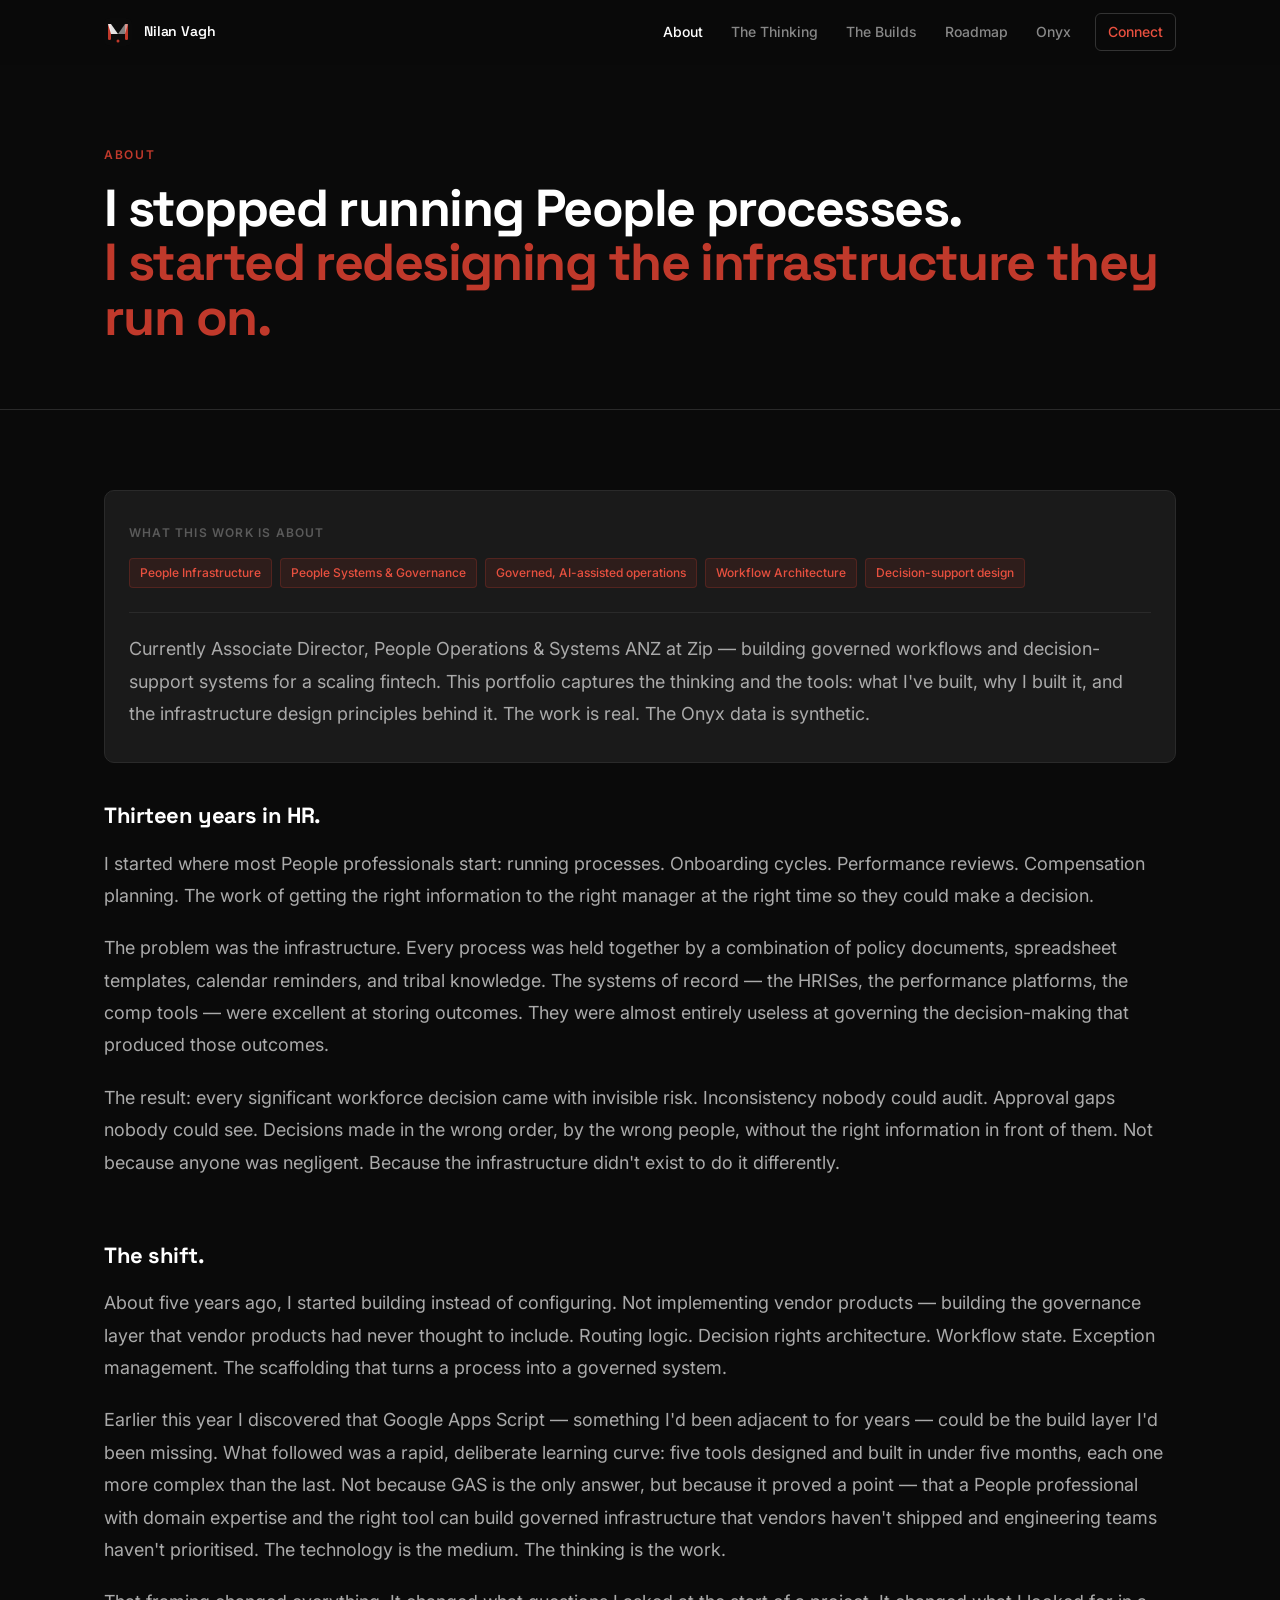
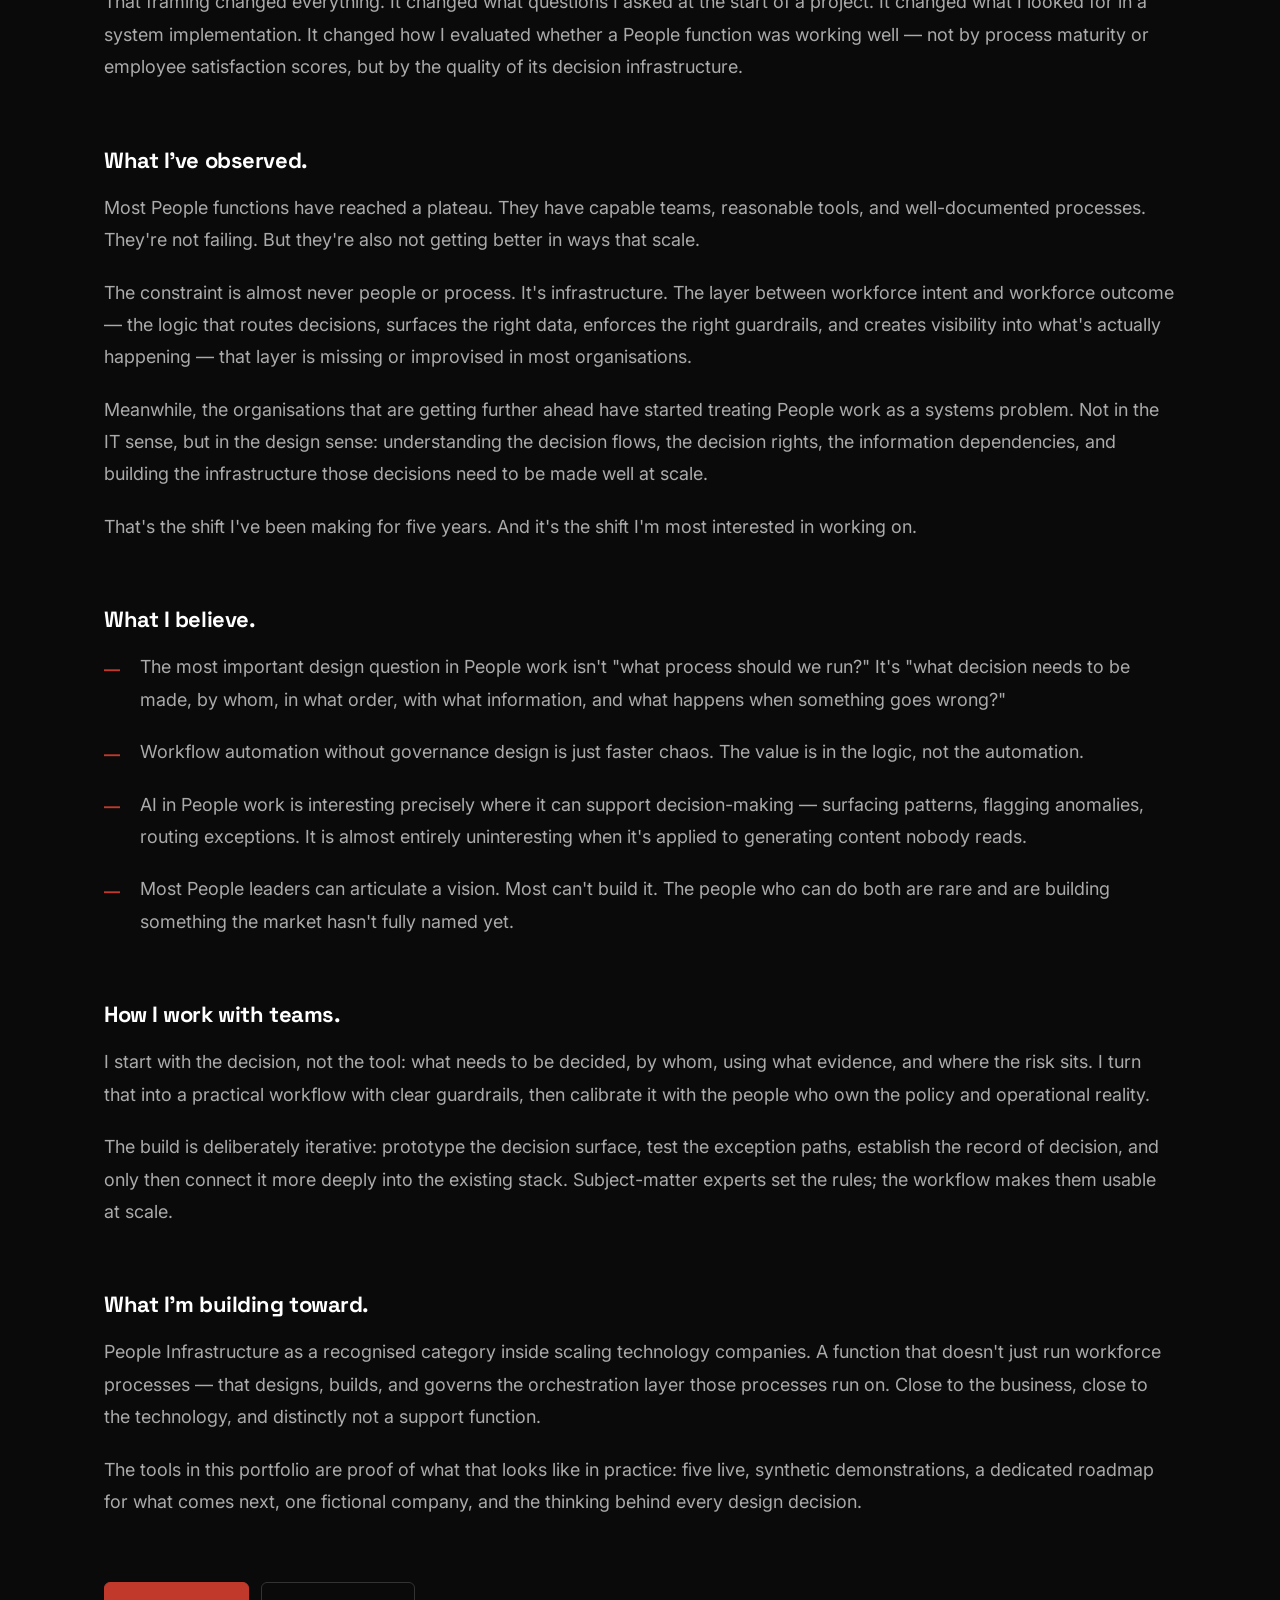
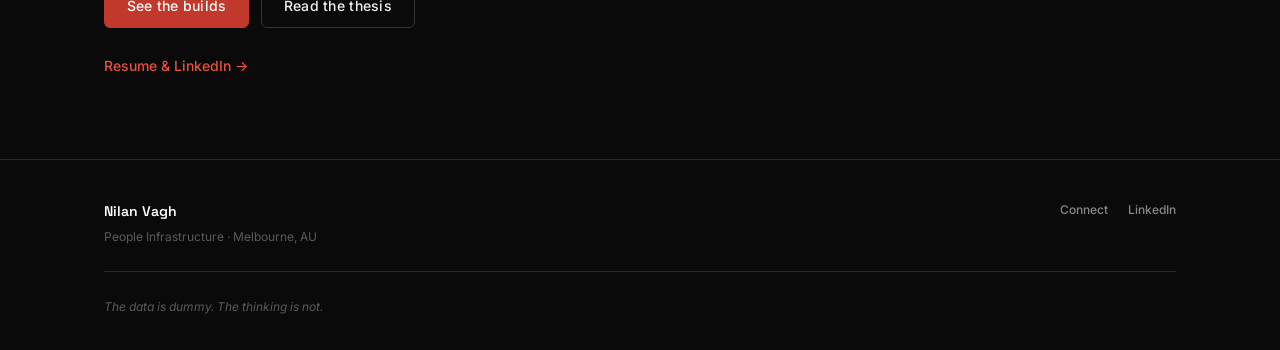
==== commit 437315ec: "Add files via upload" ====
--- a/about.html
+++ b/about.html
@@ -66,7 +66,7 @@
         <div class="about-fit-tags">
           <span class="about-fit-tag">People Infrastructure</span>
           <span class="about-fit-tag">People Systems &amp; Governance</span>
-          <span class="about-fit-tag">AI-enabled People Operations</span>
+          <span class="about-fit-tag">Governed, AI-assisted operations</span>
           <span class="about-fit-tag">Workflow Architecture</span>
           <span class="about-fit-tag">Decision-support design</span>
         </div>
@@ -119,9 +119,15 @@
     </div>
 
     <div class="about-section">
+      <h2 class="about-h2">How I work with teams.</h2>
+      <p>I start with the decision, not the tool: what needs to be decided, by whom, using what evidence, and where the risk sits. I turn that into a practical workflow with clear guardrails, then calibrate it with the people who own the policy and operational reality.</p>
+      <p>The build is deliberately iterative: prototype the decision surface, test the exception paths, establish the record of decision, and only then connect it more deeply into the existing stack. Subject-matter experts set the rules; the workflow makes them usable at scale.</p>
+    </div>
+
+    <div class="about-section">
       <h2 class="about-h2">What I'm building toward.</h2>
       <p>People Infrastructure as a recognised category inside scaling technology companies. A function that doesn't just run workforce processes — that designs, builds, and governs the orchestration layer those processes run on. Close to the business, close to the technology, and distinctly not a support function.</p>
-      <p>The tools in this portfolio are proof of what that looks like in practice. Five current proof objects, a dedicated roadmap for what comes next, one fictional company, and the thinking behind every design decision.</p>
+      <p>The tools in this portfolio are proof of what that looks like in practice: five live, synthetic demonstrations, a dedicated roadmap for what comes next, one fictional company, and the thinking behind every design decision.</p>
     </div>
 
     <div class="about-cta-row">
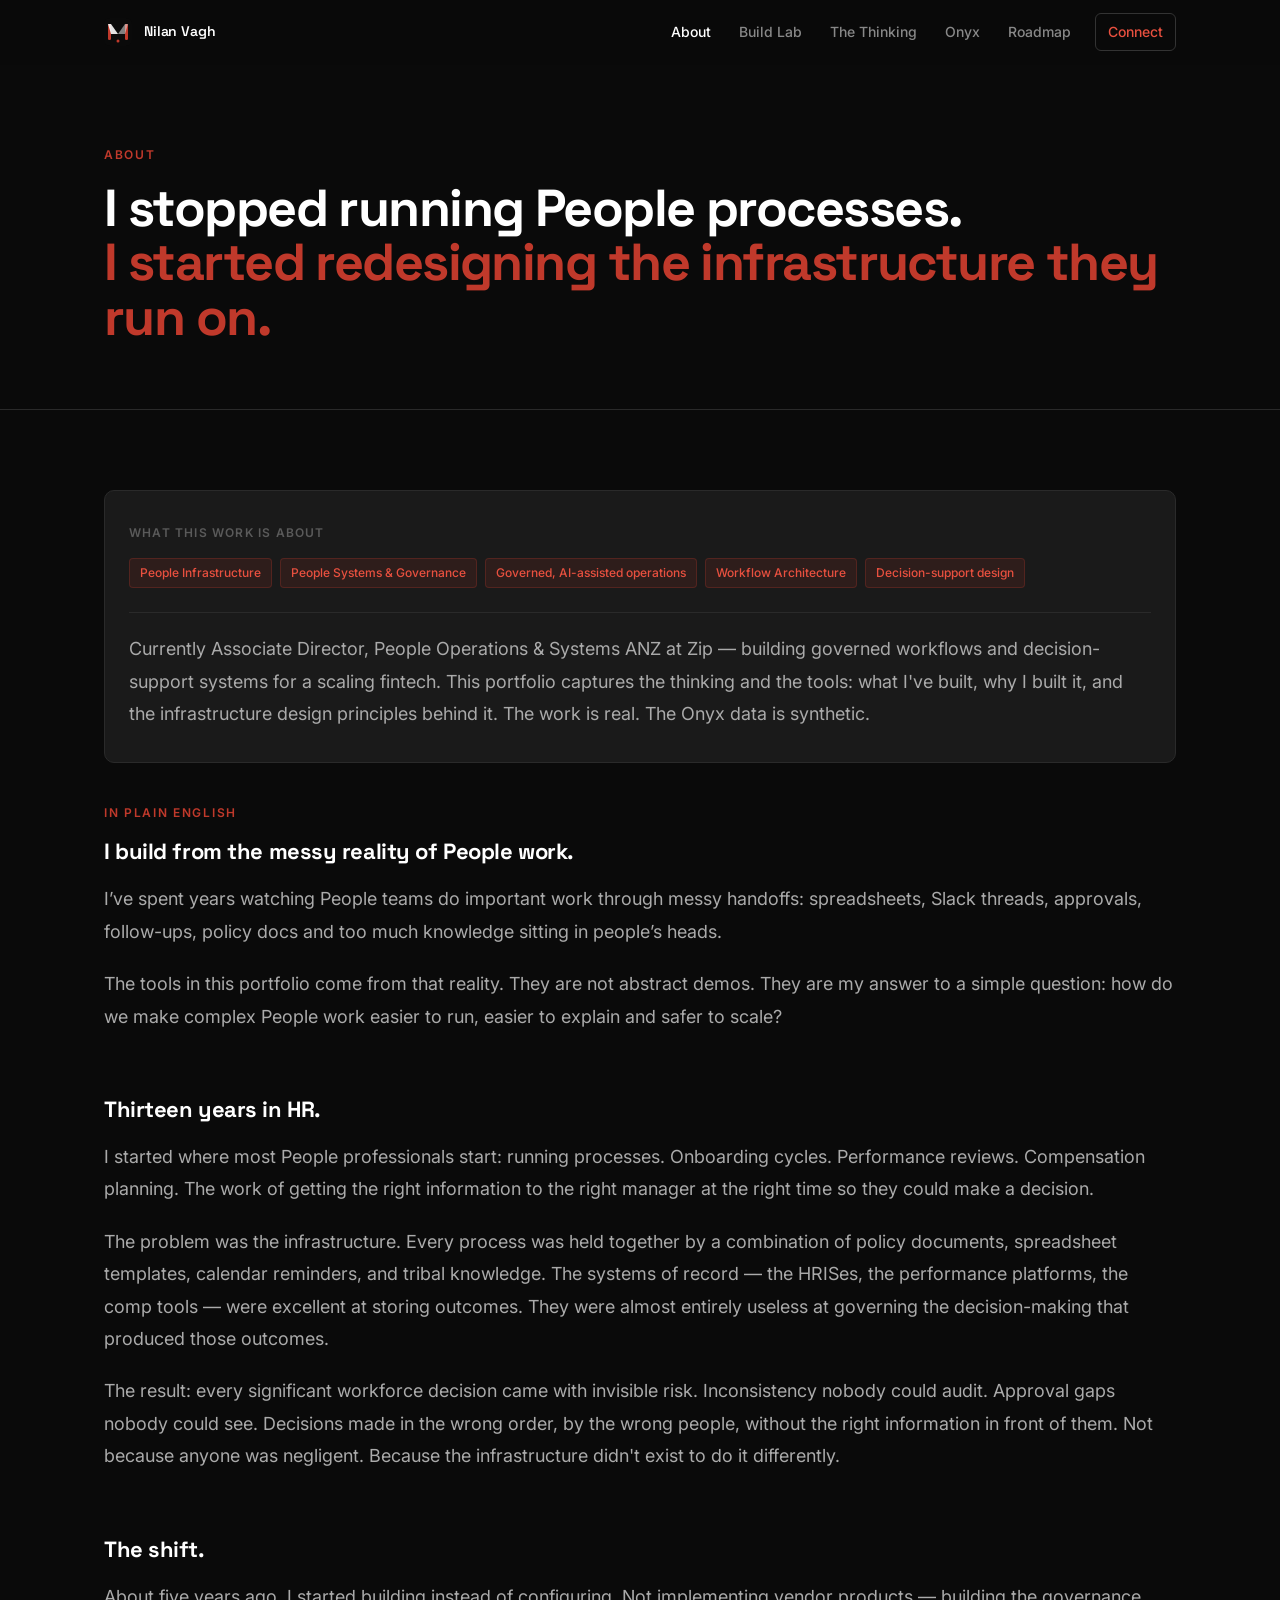
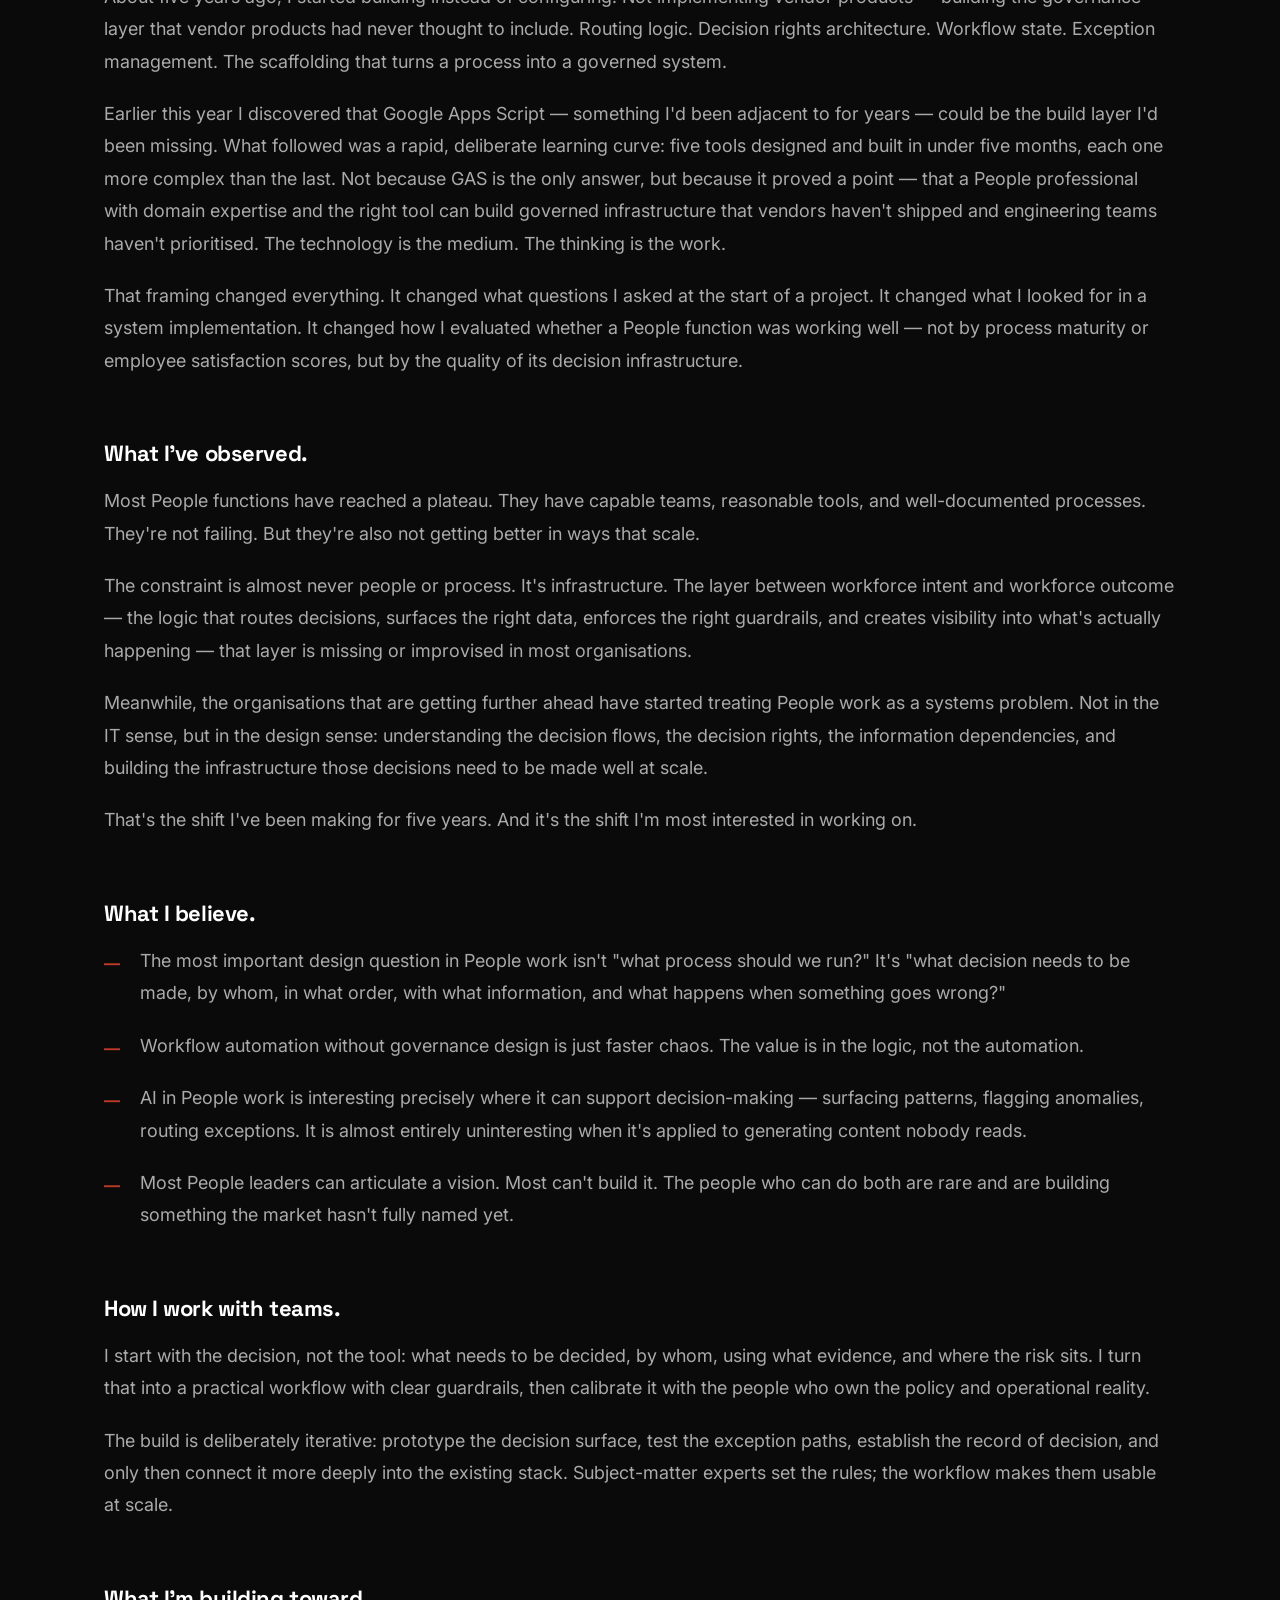
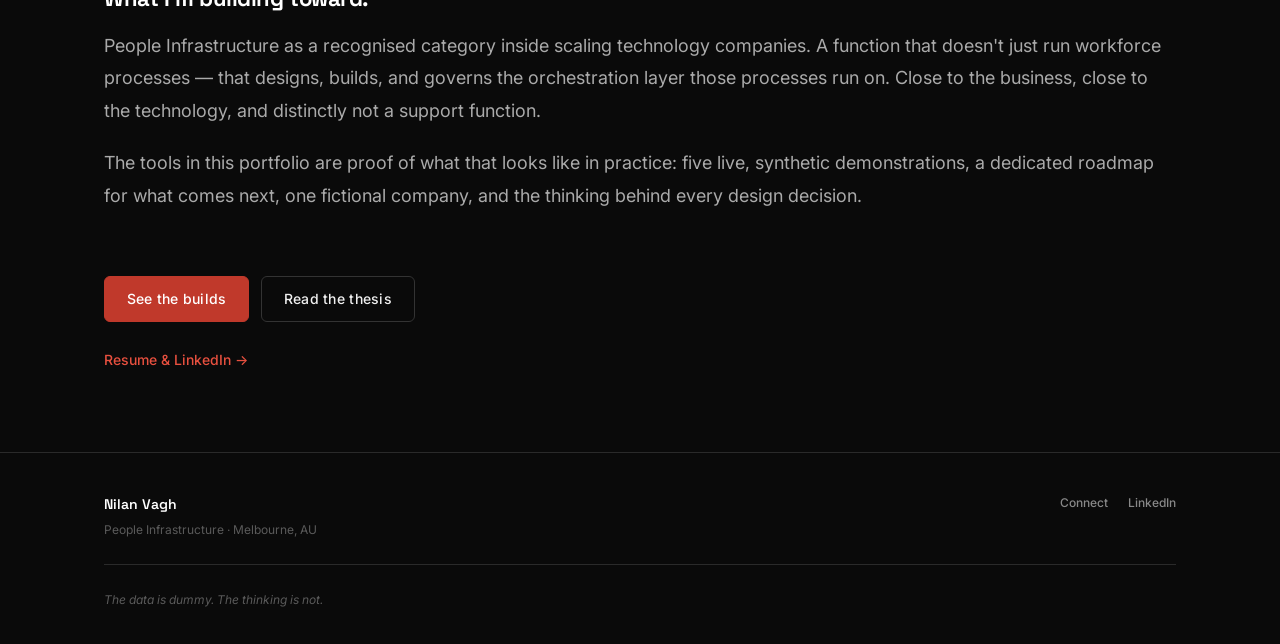
==== commit a6baca59: "Add files via upload" ====
--- a/about.html
+++ b/about.html
@@ -26,24 +26,24 @@
       </svg>
       <span class="nav-name">Nilan Vagh</span>
     </a>
-            <nav class="nav-links" role="navigation" aria-label="Main navigation">
+    <nav class="nav-links" role="navigation" aria-label="Main navigation">
       <a href="about.html" class="nav-link nav-link--active">About</a>
+      <a href="builds.html" class="nav-link">Build Lab</a>
       <a href="thinking.html" class="nav-link">The Thinking</a>
-      <a href="builds.html" class="nav-link">The Builds</a>
+      <a href="onyx.html" class="nav-link">Onyx</a>
       <a href="roadmap.html" class="nav-link">Roadmap</a>
-      <a href="onyx.html" class="nav-link">Onyx</a>
       <a href="connect.html" class="nav-link nav-link--cta">Connect</a>
     </nav>
     <button class="nav-mobile-toggle" aria-label="Toggle navigation" aria-expanded="false">
       <span></span><span></span><span></span>
     </button>
   </div>
-      <div class="nav-mobile-menu" id="mobile-menu" aria-hidden="true">
+  <div class="nav-mobile-menu" id="mobile-menu" aria-hidden="true">
     <a href="about.html" class="nav-mobile-link">About</a>
+    <a href="builds.html" class="nav-mobile-link">Build Lab</a>
     <a href="thinking.html" class="nav-mobile-link">The Thinking</a>
-    <a href="builds.html" class="nav-mobile-link">The Builds</a>
+    <a href="onyx.html" class="nav-mobile-link">Onyx</a>
     <a href="roadmap.html" class="nav-mobile-link">Roadmap</a>
-    <a href="onyx.html" class="nav-mobile-link">Onyx</a>
     <a href="connect.html" class="nav-mobile-link">Connect</a>
   </div>
 </header>
@@ -72,6 +72,13 @@
         </div>
       </div>
       <p class="about-anchor">Currently Associate Director, People Operations &amp; Systems ANZ at Zip — building governed workflows and decision-support systems for a scaling fintech. This portfolio captures the thinking and the tools: what I've built, why I built it, and the infrastructure design principles behind it. The work is real. The Onyx data is synthetic.</p>
+    </div>
+
+    <div class="about-section about-section--plain-english">
+      <span class="section-eyebrow">In plain English</span>
+      <h2 class="about-h2">I build from the messy reality of People work.</h2>
+      <p>I’ve spent years watching People teams do important work through messy handoffs: spreadsheets, Slack threads, approvals, follow-ups, policy docs and too much knowledge sitting in people’s heads.</p>
+      <p>The tools in this portfolio come from that reality. They are not abstract demos. They are my answer to a simple question: how do we make complex People work easier to run, easier to explain and safer to scale?</p>
     </div>
 
     <div class="about-section">
--- a/style.css
+++ b/style.css
@@ -6,6 +6,7 @@
 
 :root {
   --black:      #0A0A0A;
+  --bg:         #0A0A0A;
   --ink:        #111111;
   --charcoal:   #1A1A1A;
   --slate:      #242424;
@@ -14,6 +15,7 @@
   --mid:        #5A5A5A;
   --mist:       #888888;
   --white:      #F0F0F0;
+  --white-dim:  #C8C8C8;
   --white-pure: #FFFFFF;
   --red:        #C0392B;
   --red-light:  #E8503F;
@@ -284,7 +286,7 @@
   letter-spacing: -0.03em;
   color: var(--white-pure);
   line-height: 1.0;
-  margin-bottom: var(--space-8);
+  margin-bottom: var(--space-6);
   max-width: none;
 }
 .hero-thesis--accent { color: var(--red); }
@@ -301,7 +303,7 @@
   flex-wrap: wrap;
   align-items: center;
   gap: var(--space-2);
-  margin-bottom: var(--space-8);
+  margin-bottom: var(--space-6);
 }
 .hero-meta-item {
   font-size: var(--text-xs);
@@ -2507,3 +2509,590 @@
   border-radius: var(--radius-lg);
   background: var(--charcoal);
 }
+
+/* ─────────────────────────────────────────
+   V2 — PEOPLE INFRASTRUCTURE LAB
+───────────────────────────────────────── */
+.v2-hero {
+  position: relative;
+  overflow: hidden;
+  border-bottom: 1px solid var(--border);
+  padding: clamp(var(--space-10), 6vw, var(--space-16)) 0 clamp(var(--space-10), 6vw, var(--space-14));
+  background:
+    radial-gradient(circle at 78% 18%, rgba(192,57,43,0.14), transparent 30%),
+    linear-gradient(180deg, rgba(26,26,26,0.88), var(--black));
+}
+.v2-hero-grid {
+  position: absolute;
+  inset: 0;
+  background-image:
+    linear-gradient(rgba(240,240,240,0.035) 1px, transparent 1px),
+    linear-gradient(90deg, rgba(240,240,240,0.035) 1px, transparent 1px);
+  background-size: 56px 56px;
+  mask-image: linear-gradient(180deg, black, transparent 85%);
+  pointer-events: none;
+}
+.v2-hero-inner {
+  position: relative;
+  z-index: 1;
+  display: grid;
+  grid-template-columns: minmax(0, 1.25fr) minmax(300px, 0.55fr);
+  gap: clamp(var(--space-6), 4vw, var(--space-12));
+  align-items: end;
+}
+.v2-hero-title {
+  font-family: var(--font-display);
+  font-size: clamp(3rem, 5.8vw, 5.8rem);
+  font-weight: 700;
+  letter-spacing: -0.055em;
+  line-height: 0.92;
+  color: var(--white-pure);
+  max-width: 820px;
+  margin-bottom: var(--space-8);
+}
+.v2-hero-subtitle {
+  max-width: 760px;
+  color: #B7B7B7;
+  font-size: clamp(1rem, 1.15vw, 1.18rem);
+  line-height: 1.65;
+  margin-bottom: var(--space-6);
+}
+.v2-manifesto-line {
+  display: flex;
+  flex-wrap: wrap;
+  gap: var(--space-3);
+  margin-bottom: var(--space-8);
+}
+.v2-manifesto-line span {
+  border: 1px solid rgba(192,57,43,0.55);
+  background: rgba(30,14,12,0.84);
+  border-radius: 999px;
+  color: var(--white-pure);
+  font-size: var(--text-sm);
+  font-weight: 600;
+  padding: 0.45rem 0.8rem;
+}
+.v2-hero-panel {
+  background: rgba(17,17,17,0.86);
+  border: 1px solid rgba(192,57,43,0.36);
+  border-radius: var(--radius-lg);
+  padding: clamp(var(--space-6), 3vw, var(--space-8));
+  box-shadow: 0 24px 80px rgba(0,0,0,0.42);
+}
+.panel-kicker {
+  font-size: var(--text-xs);
+  color: var(--red-light);
+  text-transform: uppercase;
+  letter-spacing: 0.12em;
+  font-weight: 700;
+  margin-bottom: var(--space-4);
+}
+.v2-hero-panel p {
+  color: #C9C9C9;
+  font-size: var(--text-md);
+  line-height: 1.65;
+  margin-bottom: var(--space-4);
+}
+.v2-hero-panel .panel-emphasis {
+  color: var(--white-pure);
+  font-family: var(--font-display);
+  font-size: var(--text-lg);
+  line-height: 1.2;
+}
+.mini-flow {
+  display: grid;
+  grid-template-columns: repeat(2, 1fr);
+  gap: var(--space-2);
+  margin-top: var(--space-6);
+}
+.mini-flow span {
+  border: 1px solid var(--border);
+  border-radius: var(--radius-sm);
+  background: var(--black);
+  color: var(--mist);
+  font-size: var(--text-xs);
+  font-weight: 600;
+  padding: 0.55rem 0.65rem;
+}
+.v2-section {
+  padding: clamp(var(--space-16), 8vw, var(--space-20)) 0;
+  border-bottom: 1px solid var(--border);
+}
+.v2-section--tight { padding-top: clamp(var(--space-12), 6vw, var(--space-16)); }
+.v2-section--alt { background: #0D0D0D; }
+.v2-section-header { max-width: 900px; margin-bottom: var(--space-10); }
+.decision-explorer {
+  display: grid;
+  grid-template-columns: 0.85fr 1.4fr;
+  gap: var(--space-5);
+}
+.decision-tabs {
+  display: grid;
+  gap: var(--space-2);
+}
+.decision-tab,
+.lab-filter {
+  text-align: left;
+  border: 1px solid var(--border);
+  background: var(--ink);
+  color: var(--mist);
+  border-radius: var(--radius-md);
+  padding: var(--space-4);
+  font-size: var(--text-sm);
+  font-weight: 600;
+  transition: border-color var(--transition), color var(--transition), background var(--transition);
+}
+.decision-tab:hover,
+.lab-filter:hover { border-color: var(--border-lt); color: var(--white-pure); }
+.decision-tab.is-active,
+.lab-filter.is-active {
+  border-color: var(--red-mid);
+  background: var(--red-dim);
+  color: var(--white-pure);
+}
+.decision-output {
+  display: grid;
+  grid-template-columns: 1fr 1fr;
+  gap: var(--space-4);
+}
+.decision-card {
+  min-height: 330px;
+  border: 1px solid var(--border);
+  border-radius: var(--radius-lg);
+  background: var(--ink);
+  padding: clamp(var(--space-5), 3vw, var(--space-8));
+}
+.decision-card--active {
+  border-color: rgba(192,57,43,0.56);
+  background: linear-gradient(135deg, var(--red-dim), var(--ink) 44%);
+}
+.decision-label {
+  display: block;
+  font-size: var(--text-xs);
+  color: var(--red-light);
+  text-transform: uppercase;
+  letter-spacing: 0.12em;
+  font-weight: 700;
+  margin-bottom: var(--space-5);
+}
+.decision-card h3 {
+  font-family: var(--font-display);
+  font-size: var(--text-lg);
+  color: var(--white-pure);
+  margin-bottom: var(--space-4);
+}
+.decision-card p {
+  color: #AAAAAA;
+  font-size: var(--text-sm);
+  line-height: 1.75;
+  margin-bottom: var(--space-6);
+}
+.v2-split {
+  display: grid;
+  grid-template-columns: minmax(0, 1fr) minmax(320px, 0.8fr);
+  gap: clamp(var(--space-8), 6vw, var(--space-16));
+  align-items: start;
+  margin-bottom: var(--space-12);
+}
+.stack-visual {
+  display: grid;
+  gap: var(--space-2);
+  counter-reset: stack;
+}
+.stack-layer {
+  position: relative;
+  border: 1px solid var(--border);
+  background: var(--ink);
+  color: var(--white);
+  border-radius: var(--radius-md);
+  padding: var(--space-4) var(--space-5);
+  font-weight: 600;
+  font-size: var(--text-sm);
+}
+.stack-layer::before {
+  counter-increment: stack;
+  content: counter(stack, decimal-leading-zero);
+  color: var(--mid);
+  font-size: var(--text-xs);
+  margin-right: var(--space-3);
+}
+.stack-layer--ai {
+  border-color: var(--red-mid);
+  background: var(--red-dim);
+}
+.principle-grid {
+  display: grid;
+  grid-template-columns: repeat(3, 1fr);
+  gap: var(--space-4);
+}
+.principle-card,
+.v2-build-card,
+.lab-card,
+.inside-work-card,
+.case-panel,
+.maturity-grid {
+  background: var(--ink);
+  border: 1px solid var(--border);
+  border-radius: var(--radius-lg);
+}
+.principle-card {
+  padding: var(--space-6);
+}
+.principle-card h3 {
+  color: var(--white-pure);
+  font-family: var(--font-display);
+  font-size: var(--text-base);
+  margin-bottom: var(--space-3);
+}
+.principle-card p {
+  color: var(--mist);
+  font-size: var(--text-sm);
+  line-height: 1.65;
+}
+.lab-group-heading {
+  display: flex;
+  align-items: end;
+  justify-content: space-between;
+  gap: var(--space-8);
+  margin: var(--space-4) 0 var(--space-5);
+}
+.lab-group-heading span {
+  font-family: var(--font-display);
+  font-size: var(--text-lg);
+  font-weight: 700;
+  color: var(--white-pure);
+}
+.lab-group-heading p {
+  color: var(--mist);
+  max-width: 520px;
+  font-size: var(--text-sm);
+  line-height: 1.65;
+}
+.lab-group-heading--secondary { margin-top: var(--space-12); }
+.v2-build-grid,
+.build-lab-grid {
+  display: grid;
+  grid-template-columns: repeat(3, 1fr);
+  gap: var(--space-4);
+}
+.v2-build-grid--secondary,
+.build-lab-grid--two { grid-template-columns: repeat(2, 1fr); }
+.v2-build-card {
+  padding: var(--space-6);
+  display: flex;
+  min-height: 330px;
+  flex-direction: column;
+  gap: var(--space-4);
+}
+.v2-build-card--featured { border-color: rgba(192,57,43,0.28); }
+.v2-build-card h3,
+.lab-card h2 {
+  font-family: var(--font-display);
+  color: var(--white-pure);
+  font-size: var(--text-lg);
+  line-height: 1.12;
+}
+.v2-build-card p,
+.lab-card-subtitle {
+  color: var(--mist);
+  font-size: var(--text-sm);
+  line-height: 1.65;
+}
+.v2-build-card .btn,
+.lab-card .btn { margin-top: auto; justify-content: center; }
+.badge-row,
+.maturity-badges {
+  display: flex;
+  flex-wrap: wrap;
+  gap: var(--space-2);
+}
+.badge-row span,
+.maturity-badges span {
+  border: 1px solid var(--border-lt);
+  border-radius: 999px;
+  color: #BEBEBE;
+  font-size: 0.68rem;
+  font-weight: 600;
+  padding: 0.28rem 0.55rem;
+  background: rgba(255,255,255,0.025);
+}
+.method-steps {
+  display: grid;
+  grid-template-columns: repeat(5, 1fr);
+  gap: var(--space-4);
+}
+.method-steps div {
+  border: 1px solid var(--border);
+  background: var(--ink);
+  border-radius: var(--radius-lg);
+  padding: var(--space-5);
+}
+.method-steps span {
+  display: block;
+  color: var(--red-light);
+  font-size: var(--text-xs);
+  font-weight: 700;
+  letter-spacing: 0.12em;
+  margin-bottom: var(--space-4);
+}
+.method-steps h3 {
+  font-family: var(--font-display);
+  color: var(--white-pure);
+  font-size: var(--text-base);
+  margin-bottom: var(--space-3);
+}
+.method-steps p {
+  color: var(--mist);
+  font-size: var(--text-sm);
+  line-height: 1.65;
+}
+.inside-work-card {
+  padding: clamp(var(--space-8), 5vw, var(--space-12));
+  background: linear-gradient(135deg, var(--ink), #0F0F0F 55%, var(--red-dim));
+}
+.inside-work-card h2 {
+  font-family: var(--font-display);
+  font-size: var(--text-xl);
+  color: var(--white-pure);
+  margin: var(--space-3) 0 var(--space-5);
+}
+.inside-work-card p {
+  color: #B5B5B5;
+  max-width: 930px;
+  font-size: var(--text-md);
+  line-height: 1.75;
+}
+.inside-work-links {
+  display: flex;
+  gap: var(--space-5);
+  margin-top: var(--space-6);
+}
+.build-lab-mantra {
+  display: flex;
+  flex-wrap: wrap;
+  gap: var(--space-3);
+  margin-top: var(--space-8);
+}
+.build-lab-mantra span {
+  border: 1px solid var(--border-lt);
+  border-radius: 999px;
+  color: var(--white-pure);
+  padding: 0.4rem 0.75rem;
+  font-size: var(--text-sm);
+  font-weight: 600;
+}
+.lab-filters {
+  display: flex;
+  flex-wrap: wrap;
+  gap: var(--space-3);
+}
+.lab-filter { padding: 0.7rem 1rem; }
+.lab-card {
+  padding: clamp(var(--space-6), 3vw, var(--space-8));
+  display: flex;
+  flex-direction: column;
+  gap: var(--space-5);
+  transition: opacity var(--transition), transform var(--transition), border-color var(--transition);
+}
+.lab-card.is-hidden {
+  display: none;
+}
+.lab-card--flagship { border-color: rgba(232,184,75,0.42); }
+.lab-card-topline {
+  display: flex;
+  justify-content: space-between;
+  gap: var(--space-3);
+  color: var(--mid);
+  font-family: var(--font-display);
+  font-size: var(--text-xs);
+  font-weight: 700;
+  letter-spacing: 0.1em;
+}
+.status-live {
+  color: #2ECC71;
+  text-transform: uppercase;
+  font-family: var(--font-body);
+  letter-spacing: 0.08em;
+}
+.status-live--flagship { color: #E8B84B; }
+.lab-card-body {
+  display: grid;
+  gap: var(--space-4);
+}
+.lab-card-body strong {
+  display: block;
+  color: var(--white-pure);
+  font-size: var(--text-xs);
+  text-transform: uppercase;
+  letter-spacing: 0.1em;
+  margin-bottom: var(--space-1);
+}
+.lab-card-body p {
+  color: var(--mist);
+  font-size: var(--text-sm);
+  line-height: 1.65;
+}
+.lab-card-depth {
+  display: grid;
+  grid-template-columns: repeat(2, minmax(0, 1fr));
+  gap: var(--space-3);
+  border-top: 1px solid var(--border);
+  padding-top: var(--space-4);
+}
+.lab-card-depth div {
+  background: rgba(255,255,255,0.018);
+  border: 1px solid rgba(255,255,255,0.045);
+  border-radius: var(--radius-md);
+  padding: var(--space-3);
+}
+.lab-card-depth strong {
+  display: block;
+  color: var(--red-light);
+  font-size: var(--text-xs);
+  text-transform: uppercase;
+  letter-spacing: 0.1em;
+  margin-bottom: var(--space-2);
+}
+.lab-card-depth p {
+  color: #AFAFAF;
+  font-size: var(--text-xs);
+  line-height: 1.6;
+}
+
+.lab-card-actions {
+  display: flex;
+  flex-wrap: wrap;
+  gap: var(--space-3);
+  margin-top: auto;
+}
+.case-panel {
+  min-height: 260px;
+  padding: clamp(var(--space-6), 4vw, var(--space-10));
+}
+.case-panel-empty h2,
+.case-panel-content h2 {
+  font-family: var(--font-display);
+  font-size: var(--text-xl);
+  color: var(--white-pure);
+  margin: var(--space-3) 0 var(--space-4);
+}
+.case-panel-empty p,
+.case-panel-content p {
+  color: var(--mist);
+  line-height: 1.7;
+}
+.case-anatomy-grid {
+  display: grid;
+  grid-template-columns: repeat(3, 1fr);
+  gap: var(--space-4);
+  margin-top: var(--space-6);
+}
+.case-anatomy-grid div {
+  border: 1px solid var(--border);
+  border-radius: var(--radius-md);
+  padding: var(--space-4);
+  background: var(--black);
+}
+.case-anatomy-grid strong {
+  color: var(--red-light);
+  display: block;
+  font-size: var(--text-xs);
+  text-transform: uppercase;
+  letter-spacing: 0.1em;
+  margin-bottom: var(--space-2);
+}
+.case-anatomy-grid p { font-size: var(--text-sm); }
+.maturity-grid {
+  padding: clamp(var(--space-6), 4vw, var(--space-10));
+  display: grid;
+  grid-template-columns: 1.1fr 0.9fr;
+  gap: var(--space-8);
+  align-items: center;
+}
+.maturity-badges span { font-size: var(--text-sm); }
+@media (max-width: 1080px) {
+  .v2-hero-inner,
+  .decision-explorer,
+  .v2-split,
+  .maturity-grid { grid-template-columns: 1fr; }
+  .principle-grid,
+  .v2-build-grid,
+  .build-lab-grid,
+  .method-steps { grid-template-columns: repeat(2, 1fr); }
+}
+@media (max-width: 720px) {
+  .v2-hero-title { font-size: clamp(3rem, 15vw, 4.6rem); }
+  .decision-output,
+  .principle-grid,
+  .v2-build-grid,
+  .v2-build-grid--secondary,
+  .build-lab-grid,
+  .build-lab-grid--two,
+  .method-steps,
+  .case-anatomy-grid { grid-template-columns: 1fr; }
+  .lab-group-heading { display: block; }
+  .lab-group-heading p { margin-top: var(--space-2); }
+  .decision-card { min-height: auto; }
+  .inside-work-links,
+  .lab-card-actions { flex-direction: column; align-items: stretch; }
+  .lab-card-depth { grid-template-columns: 1fr; }
+  .mini-flow { grid-template-columns: 1fr; }
+}
+
+/* V2.2 — humanised copy pass */
+.v2-hero--human {
+  padding: clamp(var(--space-8), 4.8vw, var(--space-12)) 0 clamp(var(--space-8), 4.5vw, var(--space-12));
+}
+.v2-hero--human .v2-hero-title {
+  font-size: clamp(2.9rem, 5vw, 5.05rem);
+  max-width: 760px;
+  margin-bottom: var(--space-6);
+}
+.v2-hero--human .v2-hero-subtitle {
+  max-width: 790px;
+  font-size: clamp(1rem, 1.05vw, 1.12rem);
+}
+.v2-hero-panel--plain .panel-emphasis {
+  font-size: var(--text-lg);
+}
+.v2-hero-panel--plain .panel-emphasis--small {
+  color: var(--red-light);
+  margin-bottom: 0;
+}
+.v2-hero-panel strong { color: var(--white-pure); }
+.what-build-grid {
+  display: grid;
+  grid-template-columns: repeat(3, 1fr);
+  gap: var(--space-4);
+}
+.what-build-grid div {
+  background: var(--ink);
+  border: 1px solid var(--border);
+  border-radius: var(--radius-lg);
+  padding: var(--space-5);
+}
+.what-build-grid span {
+  display: block;
+  color: var(--red-light);
+  font-size: var(--text-xs);
+  font-weight: 700;
+  letter-spacing: 0.12em;
+  margin-bottom: var(--space-3);
+}
+.what-build-grid p {
+  color: var(--mist);
+  font-size: var(--text-sm);
+  line-height: 1.7;
+}
+.v2-build-card p,
+.lab-card-body p {
+  line-height: 1.75;
+}
+.inside-work-card p + p { margin-top: var(--space-4); }
+@media (max-width: 1080px) {
+  .what-build-grid { grid-template-columns: repeat(2, 1fr); }
+}
+@media (max-width: 720px) {
+  .v2-hero--human .v2-hero-title { font-size: clamp(2.75rem, 14vw, 4rem); }
+  .what-build-grid { grid-template-columns: 1fr; }
+}
